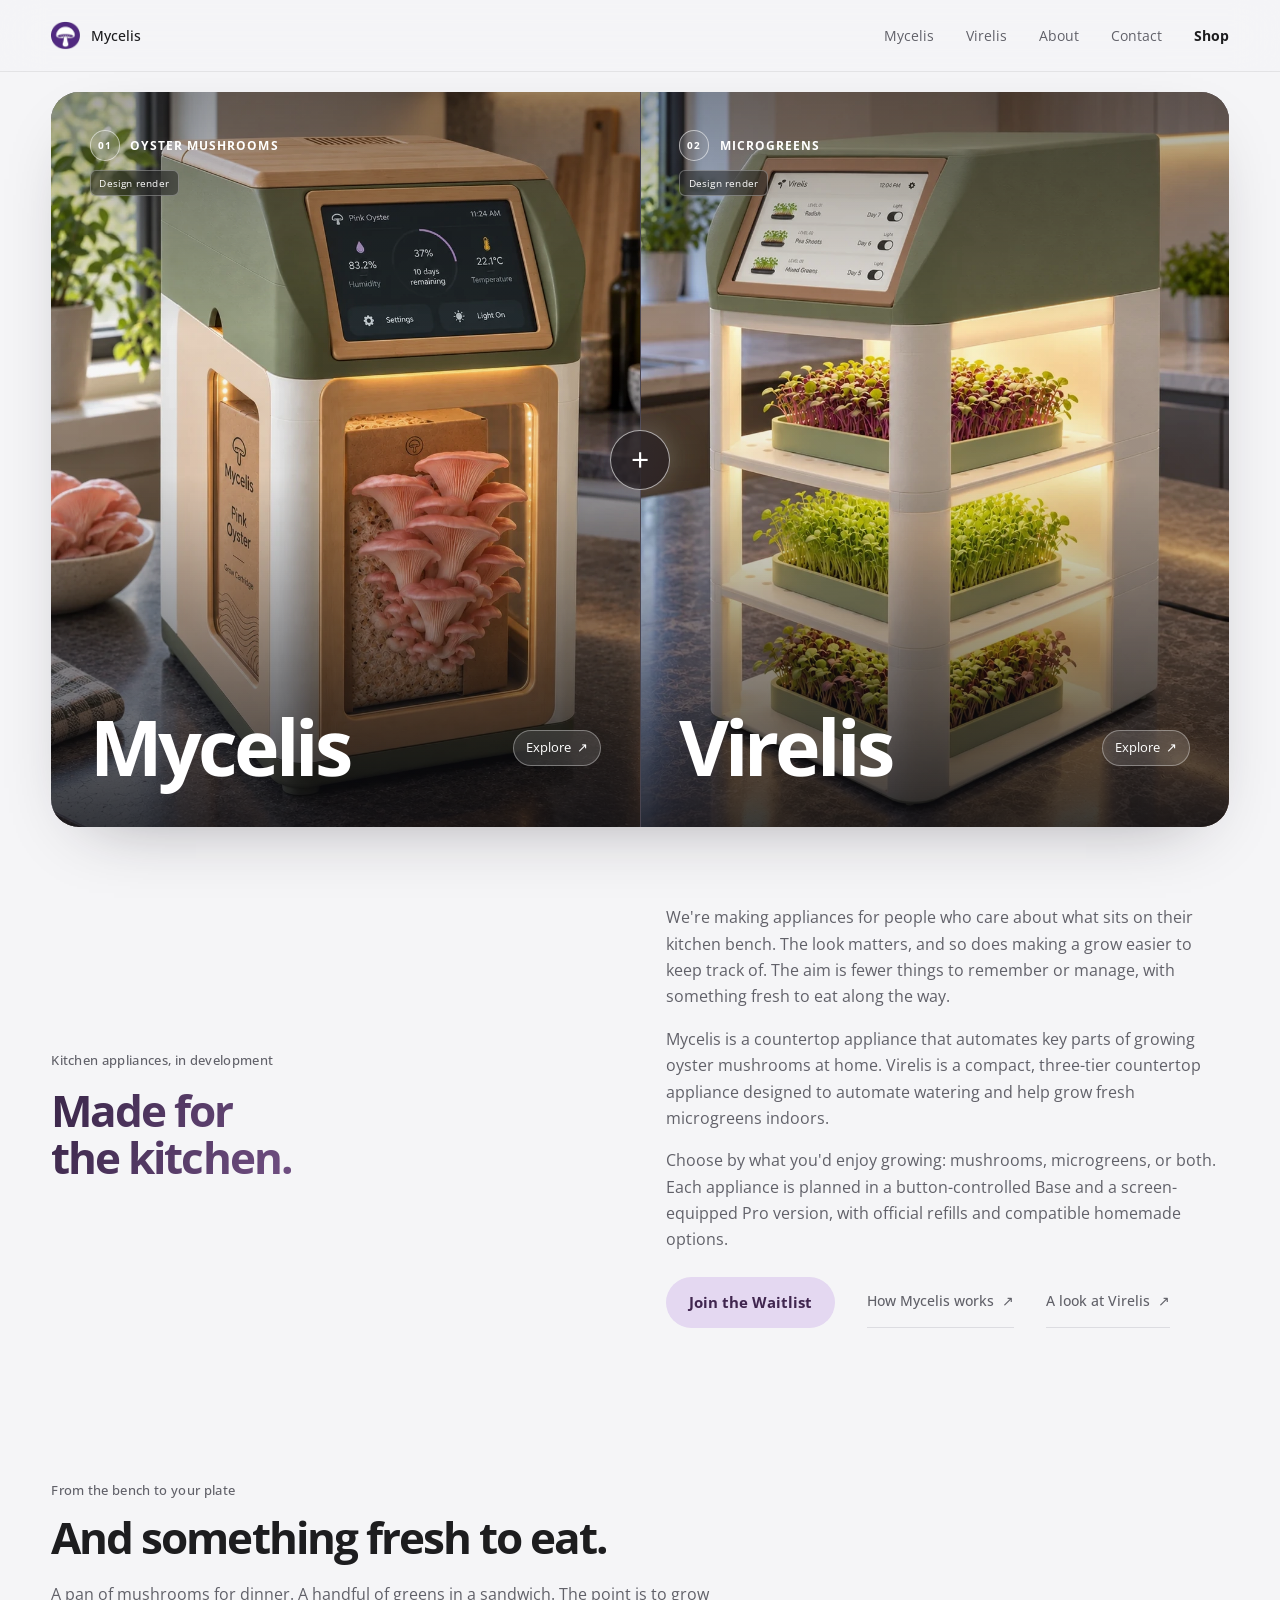
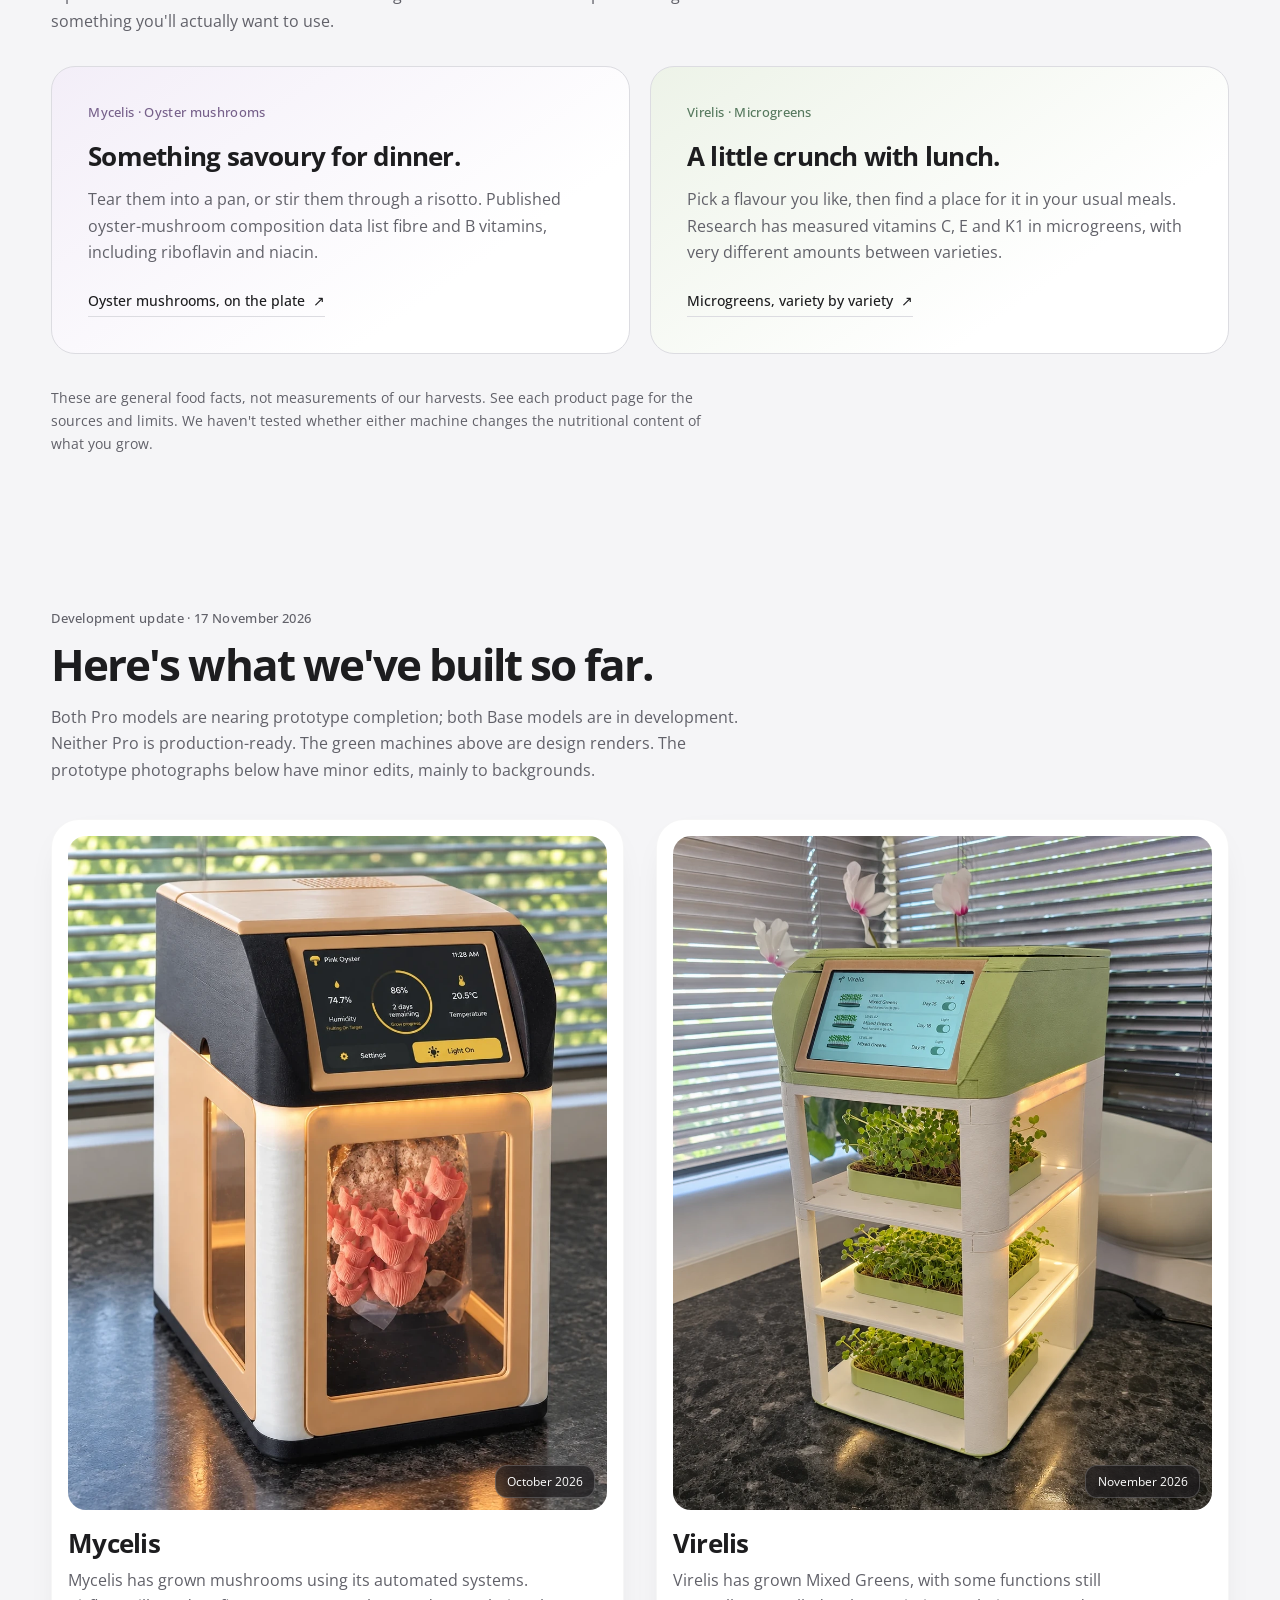
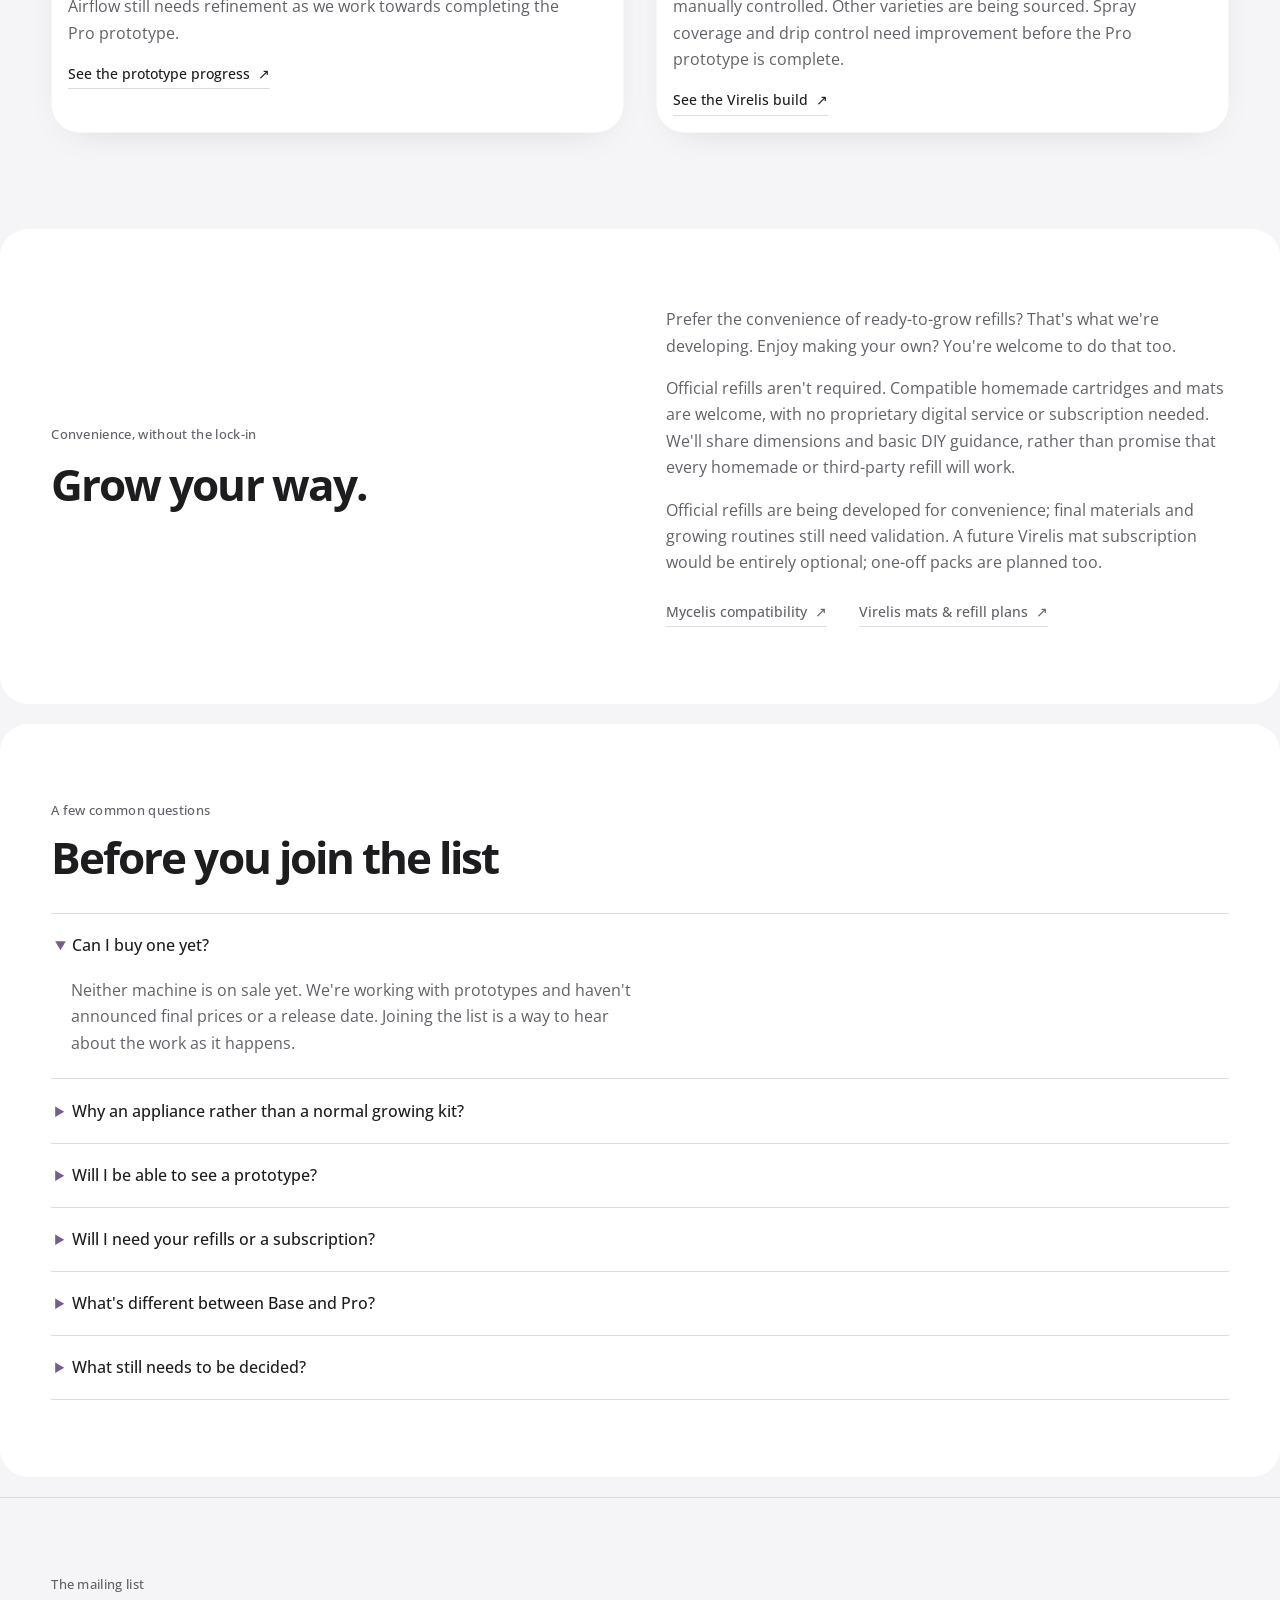
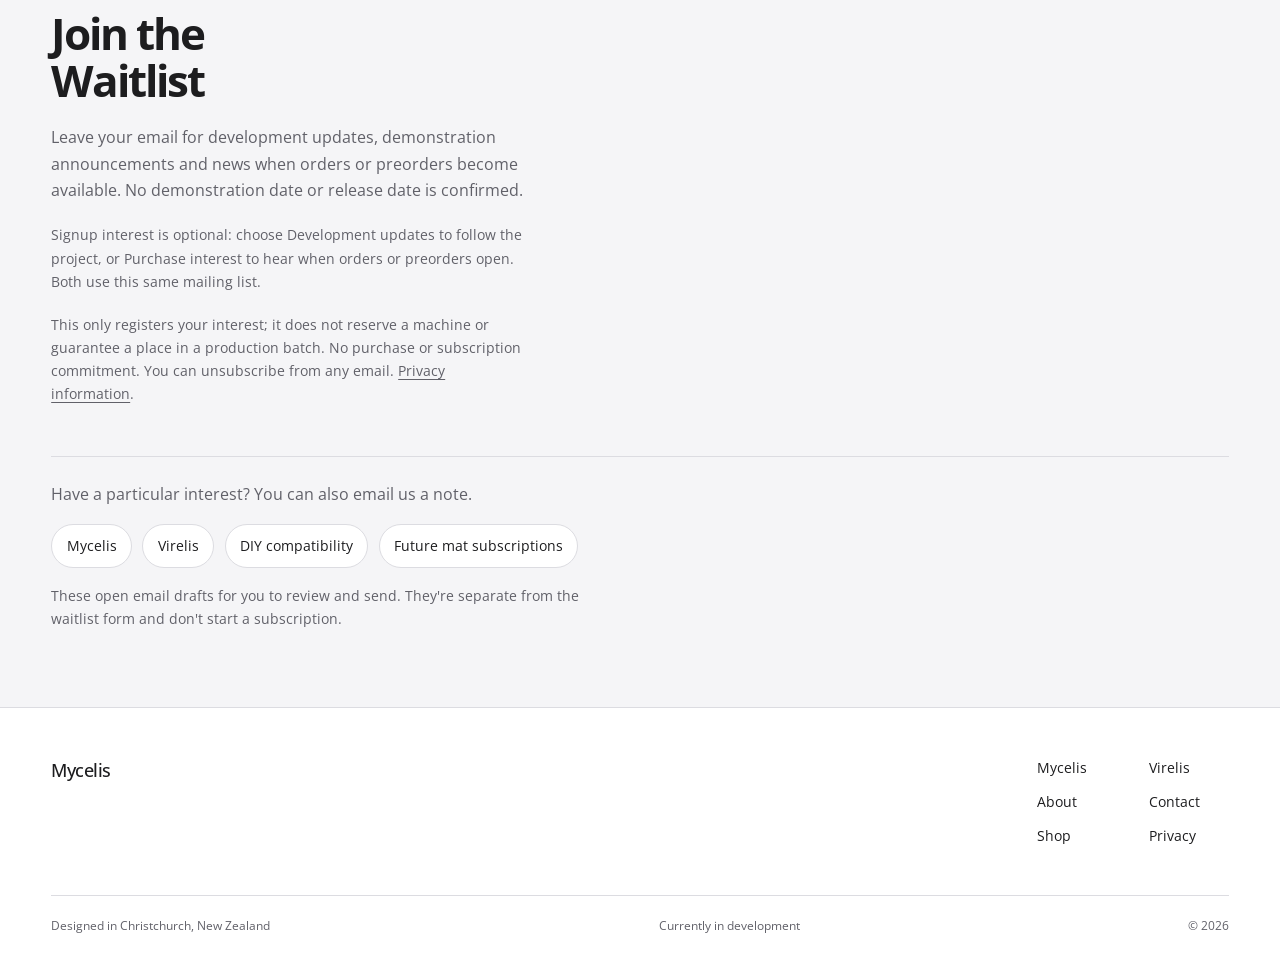
==== index.html @ 9ce8012f "Clarify DIY evidence, prototype mat sizes and refill choice" ====
<!doctype html>
<html lang="en-NZ">
  <head>
    <meta charset="utf-8">
    <meta name="viewport" content="width=device-width, initial-scale=1">
    <title>Mycelis | Kitchen appliances for mushrooms and microgreens</title>
    <meta name="description" content="Meet Mycelis for oyster mushrooms and Virelis for microgreens: two countertop kitchen appliances designed to make home growing simpler to manage. In development.">
    <link rel="canonical" href="https://mycelis.co.nz/">
    <link rel="icon" href="assets/mycelis/logo.avif" type="image/avif">
    <meta name="theme-color" content="#f5f5f7">
    <meta property="og:type" content="website"><meta property="og:site_name" content="Mycelis">
    <meta property="og:title" content="Mycelis | Kitchen appliances for mushrooms and microgreens">
    <meta property="og:description" content="Kitchen appliances by Mycelis, designed to make home growing simpler to manage. Choose oyster mushrooms with Mycelis or microgreens with Virelis. In development.">
    <meta property="og:url" content="https://mycelis.co.nz/">
    <meta property="og:image" content="https://mycelis.co.nz/assets/branding/og-preview.png">
    <meta name="twitter:card" content="summary_large_image">
    <meta name="twitter:title" content="Mycelis | Kitchen appliances for mushrooms and microgreens">
    <meta name="twitter:description" content="Kitchen appliances by Mycelis, designed to make home growing simpler to manage. Choose oyster mushrooms with Mycelis or microgreens with Virelis. In development.">
    <meta name="twitter:image" content="https://mycelis.co.nz/assets/branding/og-preview.png">
    <link rel="stylesheet" href="css/styles.css">
    <script src="js/main.js" defer></script>
  </head>
  <body class="page-home">
    <a class="skip-link" href="#main">Skip to content</a>

    <header class="site-header" data-header>
      <div class="nav-shell">
        <a class="wordmark" href="index.html" aria-label="Mycelis home">
          <img src="assets/mycelis/logo.avif" alt="" width="42" height="42">
          <span>Mycelis</span>
        </a>
        <button class="menu-button" type="button" aria-expanded="false" aria-controls="primary-nav" data-menu-button>
          <span class="menu-label">Menu</span><span class="menu-lines" aria-hidden="true"></span>
        </button>
        <nav class="primary-nav" id="primary-nav" aria-label="Primary navigation" data-menu>
          <a href="mycelis.html">Mycelis</a>
          <a href="virelis.html">Virelis</a>
          <a href="about.html">About</a>
          <a href="contact.html">Contact</a><a class="nav-shop" href="https://mycelis-virelis-private-store.growmycelis.workers.dev/store" title="Password-protected sandbox shop" rel="nofollow">Shop</a>
        </nav>
      </div>
    </header>

    <main id="main">
      <section class="duel-hero" aria-labelledby="home-title">
        <h1 class="visually-hidden" id="home-title">Mycelis and Virelis home-growing appliances</h1>

        <a class="duel-panel duel-panel--mycelis" href="mycelis.html" aria-label="Explore Mycelis, the oyster mushroom growing appliance" data-product-panel>
          <figure class="duel-visual">
            <img class="duel-device" src="assets/mycelis/render-portrait.webp" alt="Green Mycelis appliance growing pink oyster mushrooms" width="1000" height="1250" fetchpriority="high">
          </figure>
          <div class="duel-copy">
            <p><span>01</span> Oyster mushrooms</p>
            <small class="duel-render-label">Design render</small>
            <div><h2>Mycelis</h2><span class="duel-link"><span>Explore</span><i aria-hidden="true">↗</i></span></div>
          </div>
        </a>

        <div class="duel-mark" aria-hidden="true">+</div>

        <a class="duel-panel duel-panel--virelis" href="virelis.html" aria-label="Explore Virelis, the microgreens growing appliance" data-product-panel>
          <figure class="duel-visual">
            <img class="duel-device" src="assets/virelis/render-portrait.webp" alt="Updated Virelis design render with a sage-green upper housing and three illuminated microgreens trays" width="1000" height="1250" fetchpriority="high">
          </figure>
          <div class="duel-copy">
            <p><span>02</span> Microgreens</p>
            <small class="duel-render-label">Design render</small>
            <div><h2>Virelis</h2><span class="duel-link"><span>Explore</span><i aria-hidden="true">↗</i></span></div>
          </div>
        </a>
      </section>

      <section class="content-split home-intro" aria-labelledby="intro-title">
        <div><p class="section-index">Kitchen appliances, in development</p><h2 id="intro-title">Made for the kitchen.</h2></div>
        <div class="prose">
          <p>We're making appliances for people who care about what sits on their kitchen bench. The look matters, and so does making a grow easier to keep track of. The aim is fewer things to remember or manage, with something fresh to eat along the way.</p>
          <p>Mycelis is a countertop appliance that automates key parts of growing oyster mushrooms at home. Virelis is a compact, three-tier countertop appliance designed to automate watering and help grow fresh microgreens indoors.</p>
          <p>Choose by what you'd enjoy growing: mushrooms, microgreens, or both. Each appliance is planned in a button-controlled Base and a screen-equipped Pro version, with official refills and compatible homemade options.</p>
          <div class="text-links"><a class="solid-link solid-link--purple" href="#waitlist">Join the Waitlist</a><a class="arrow-link" href="mycelis.html">How Mycelis works <span aria-hidden="true">↗</span></a><a class="arrow-link" href="virelis.html">A look at Virelis <span aria-hidden="true">↗</span></a></div>
        </div>
      </section>

      <section class="food-overview" aria-labelledby="home-food-title">
        <div class="section-heading">
          <p class="section-index">From the bench to your plate</p>
          <h2 id="home-food-title">And something fresh to eat.</h2>
          <p>A pan of mushrooms for dinner. A handful of greens in a sandwich. The point is to grow something you'll actually want to use.</p>
        </div>
        <div class="food-grid">
          <article class="food-card food-card--mycelis">
            <p class="product-name product-name--mycelis">Mycelis · Oyster mushrooms</p>
            <h3>Something savoury for dinner.</h3>
            <p>Tear them into a pan, or stir them through a risotto. Published oyster-mushroom composition data list fibre and B vitamins, including riboflavin and niacin.</p>
            <a class="arrow-link" href="mycelis.html#mycelis-food">Oyster mushrooms, on the plate <span aria-hidden="true">↗</span></a>
          </article>
          <article class="food-card food-card--virelis">
            <p class="product-name product-name--virelis">Virelis · Microgreens</p>
            <h3>A little crunch with lunch.</h3>
            <p>Pick a flavour you like, then find a place for it in your usual meals. Research has measured vitamins C, E and K1 in microgreens, with very different amounts between varieties.</p>
            <a class="arrow-link" href="virelis.html#virelis-food">Microgreens, variety by variety <span aria-hidden="true">↗</span></a>
          </article>
        </div>
        <p class="evidence-note">These are general food facts, not measurements of our harvests. See each product page for the sources and limits. We haven't tested whether either machine changes the nutritional content of what you grow.</p>
      </section>

      <section class="development-overview" aria-labelledby="prototype-title">
        <div class="development-overview-heading">
          <p class="section-index">Development update · 17 November 2026</p>
          <h2 id="prototype-title">Here's what we've built so far.</h2>
          <p>Both Pro models are nearing prototype completion; both Base models are in development. Neither Pro is production-ready. The green machines above are design renders. The prototype photographs below have minor edits, mainly to backgrounds.</p>
        </div>
        <div class="prototype-grid">
          <article class="prototype-card">
            <figure>
              <img src="assets/mycelis/prototype-portrait.webp" alt="October 2026 Mycelis prototype growing pink oyster mushrooms, with its screen and chamber light on" width="1000" height="1250" loading="lazy">
              <figcaption>October 2026</figcaption>
            </figure>
            <h3>Mycelis</h3>
            <p>Mycelis has grown mushrooms using its automated systems. Airflow still needs refinement as we work towards completing the Pro prototype.</p>
            <a class="arrow-link" href="mycelis.html#mycelis-prototype-title">See the prototype progress <span aria-hidden="true">↗</span></a>
          </article>
          <article class="prototype-card">
            <figure>
              <img src="assets/virelis/prototype-growing-nov-2026.webp" alt="November 2026 Virelis prototype growing microgreens on three illuminated shelves, with a touchscreen" width="1000" height="1250" loading="lazy">
              <figcaption>November 2026</figcaption>
            </figure>
            <h3>Virelis</h3>
            <p>Virelis has grown Mixed Greens, with some functions still manually controlled. Other varieties are being sourced. Spray coverage and drip control need improvement before the Pro prototype is complete.</p>
            <a class="arrow-link" href="virelis.html#virelis-development-title">See the Virelis build <span aria-hidden="true">↗</span></a>
          </article>
        </div>
      </section>

      <section class="content-split grow-your-way" aria-labelledby="home-diy-title">
        <div><p class="section-index">Convenience, without the lock-in</p><h2 id="home-diy-title">Grow your way.</h2></div>
        <div class="prose"><p>Prefer the convenience of ready-to-grow refills? That's what we're developing. Enjoy making your own? You're welcome to do that too.</p><p>Official refills aren't required. Compatible homemade cartridges and mats are welcome, with no proprietary digital service or subscription needed. We'll share dimensions and basic DIY guidance, rather than promise that every homemade or third-party refill will work.</p><p>Official refills are being developed for convenience; final materials and growing routines still need validation. A future Virelis mat subscription would be entirely optional; one-off packs are planned too.</p><div class="text-links"><a class="arrow-link" href="mycelis.html#mycelis-compatibility">Mycelis compatibility <span aria-hidden="true">↗</span></a><a class="arrow-link" href="virelis.html#virelis-refills">Virelis mats &amp; refill plans <span aria-hidden="true">↗</span></a></div></div>
      </section>

      <section class="faq-section" aria-labelledby="home-questions-title">
        <div class="section-heading"><p class="section-index">A few common questions</p><h2 id="home-questions-title">Before you join the list</h2></div>
        <div class="faq-list">
          <details open><summary>Can I buy one yet?</summary><div class="prose"><p>Neither machine is on sale yet. We're working with prototypes and haven't announced final prices or a release date. Joining the list is a way to hear about the work as it happens.</p></div></details>
          <details><summary>Why an appliance rather than a normal growing kit?</summary><div class="prose"><p>The idea is to bring the growing space and controls together in something you'd like to keep on the kitchen bench. We're designing the automatic functions to reduce what you need to remember or manage. You'll still check the grow and water, harvest and clean between cycles. This isn't a promise of saved time or a better harvest than an ordinary kit.</p><p>Start with what you'd prefer to grow: Mycelis for oyster mushrooms, Virelis for microgreens. You don't need both.</p></div></details>
          <details><summary>Will I be able to see a prototype?</summary><div class="prose"><p>Sunday market demonstrations are planned, but no event or date is confirmed. For now you can register interest; we'll announce demonstration details when they're confirmed. You're welcome to <a href="contact.html">get in touch</a>.</p></div></details>
          <details><summary>Will I need your refills or a subscription?</summary><div class="prose"><p>You can choose official refills or make compatible alternatives. No proprietary digital service, special consumable system or subscription is required. We'll provide compatibility information and basic DIY instructions and troubleshooting support, but DIY growing results and third-party fit aren't guaranteed. Refills and subscription services aren't on sale yet.</p></div></details>
          <details><summary>What's different between Base and Pro?</summary><div class="prose"><p>Both are intended to grow the same produce with minimal intervention. The current Base plan has physical buttons, manual light control and no harvest predictions. Pro adds a touchscreen, automatic light scheduling and species-based harvest estimates—convenience, information and control, not a promise of better harvests. Mycelis Pro also uses room temperature in its estimates; Virelis Pro uses species alone. Accuracy is not yet validated.</p><p>Automatic water delivery is planned for both versions. Mycelis also controls humidity and fans; Virelis is sensorless. Neither heats or cools, needs an app or depends on the cloud for growing. Pro can optionally use Wi-Fi for date/time. Base models are in development; Pro prototypes are nearing completion, not production-ready. <a href="mycelis.html#mycelis-models">Mycelis details</a> · <a href="virelis.html#virelis-models">Virelis details</a>.</p><p>A first-press 12-hours-on/12-hours-off Base lighting cycle is only an experiment under consideration for Virelis and possibly Mycelis—not an included feature or a launch promise.</p></div></details>
          <details><summary>What still needs to be decided?</summary><div class="prose"><p>The remaining model specifications, prediction accuracy, compatibility requirements, care instructions and release timing still need validation. Growth-duration predictions are estimates, not guaranteed harvest dates. Refill prices and subscriptions are preliminary plans, not live offers.</p></div></details>
        </div>
      </section>

      <section class="waitlist" id="waitlist" aria-labelledby="waitlist-title">
        <div class="waitlist-copy">
          <p class="section-index">The mailing list</p>
          <h2 id="waitlist-title">Join the Waitlist</h2>
          <p>Leave your email for development updates, demonstration announcements and news when orders or preorders become available. No demonstration date or release date is confirmed.</p>
          <p class="signup-note" id="signup-preference-note">Signup interest is optional: choose Development updates to follow the project, or Purchase interest to hear when orders or preorders open. Both use this same mailing list.</p>
          <p class="signup-note">This only registers your interest; it does not reserve a machine or guarantee a place in a production batch. No purchase or subscription commitment. You can unsubscribe from any email. <a class="inline-link" href="privacy.html">Privacy information</a>.</p>
        </div>
        <div class="waitlist-form-slot">
          <div class="waitlist-embed" aria-label="Join the Mycelis and Virelis mailing list" aria-describedby="signup-preference-note">
            <script async src="https://eocampaign1.com/form/ec371e40-a904-11f1-9cf6-f92ba149cddb.js" data-form="ec371e40-a904-11f1-9cf6-f92ba149cddb"></script>
            <noscript><p>JavaScript is required to load the signup form. You can also email <a href="mailto:hello@mycelis.co.nz">hello@mycelis.co.nz</a>.</p></noscript>
          </div>
        </div>
        <div class="waitlist-interests"><p>Have a particular interest? You can also email us a note.</p><nav class="interest-links" aria-label="Email us about a specific interest"><a href="mailto:hello@mycelis.co.nz?subject=Mycelis%20development%20interest">Mycelis</a><a href="mailto:hello@mycelis.co.nz?subject=Virelis%20development%20interest">Virelis</a><a href="mailto:hello@mycelis.co.nz?subject=DIY%20consumable%20compatibility%20interest">DIY compatibility</a><a href="mailto:hello@mycelis.co.nz?subject=Future%20Virelis%20seed-mat%20subscription%20interest">Future mat subscriptions</a></nav><p class="signup-note">These open email drafts for you to review and send. They're separate from the waitlist form and don't start a subscription.</p></div>
      </section>
    </main>

    <footer class="site-footer">
      <div class="footer-primary">
        <a class="footer-mark" href="index.html">Mycelis</a>
        <nav aria-label="Footer navigation"><a href="mycelis.html">Mycelis</a><a href="virelis.html">Virelis</a><a href="about.html">About</a><a href="contact.html">Contact</a><a class="nav-shop" href="https://mycelis-virelis-private-store.growmycelis.workers.dev/store" title="Password-protected sandbox shop" rel="nofollow">Shop</a><a href="privacy.html">Privacy</a></nav>
      </div>
      <div class="footer-meta"><span>Designed in Christchurch, New Zealand</span><span>Currently in development</span><span>© 2026</span></div>
    </footer>
  </body>
</html>
---- css/styles.css ----
@font-face {
  font-family: "Open Sans Local";
  src: url("../assets/branding/open-sans-regular.woff2") format("woff2");
  font-weight: 400;
  font-style: normal;
  font-display: swap;
}

@font-face {
  font-family: "Open Sans Local";
  src: url("../assets/branding/open-sans-medium.woff2") format("woff2");
  font-weight: 500;
  font-style: normal;
  font-display: swap;
}

@font-face {
  font-family: "Open Sans Local";
  src: url("../assets/branding/open-sans-bold.woff2") format("woff2");
  font-weight: 700;
  font-style: normal;
  font-display: swap;
}

@font-face {
  font-family: "Nunito Local";
  src: url("../assets/branding/nunito-bold.woff2") format("woff2");
  font-weight: 700;
  font-style: normal;
  font-display: swap;
}

:root {
  --bg-main: #f5f5f7;
  --bg-paper: #ffffff;
  --bg-soft: #ededf0;
  --text-primary: #1d1d1f;
  --text-secondary: #616169;
  --border-subtle: #dcdce1;
  --mycelis-accent: #c5adda;
  --mycelis-accent-ink: #76608a;
  --mycelis-ink: #3d2c49;
  --mycelis-dark: #806696;
  --mycelis-soft: #f3eef6;
  --virelis-accent: #55785d;
  --virelis-dark: #183b28;
  --virelis-soft: #e4ebe1;
  --nav-height: 72px;
  --page-gutter: clamp(1.25rem, 4vw, 3.25rem);
  --section-space: clamp(3.5rem, 6vw, 5rem);
  --content-max: 1280px;
  --display-font: -apple-system, BlinkMacSystemFont, "Segoe UI Variable", "Segoe UI", "Open Sans Local", sans-serif;
  --body-font: -apple-system, BlinkMacSystemFont, "Segoe UI Variable", "Segoe UI", "Open Sans Local", sans-serif;
}

*, *::before, *::after { box-sizing: border-box; }
html { scroll-behavior: smooth; scroll-padding-top: calc(var(--nav-height) + 1rem); }
body { margin: 0; background: var(--bg-main); color: var(--text-primary); font-family: var(--body-font); font-size: 16px; line-height: 1.65; -webkit-font-smoothing: antialiased; }
main { max-width: var(--content-max); margin-inline: auto; }
img { display: block; max-width: 100%; }
figure { margin: 0; }
a { color: inherit; text-decoration: none; }
.inline-link, .prose a:not(.arrow-link):not(.solid-link) { text-decoration: underline; text-underline-offset: .2em; }
button, input { font: inherit; }
button { color: inherit; }
h1, h2, h3, p, dl, dd { margin: 0; }
h1, h2, h3 { font-family: var(--display-font); font-weight: 650; line-height: 1.08; letter-spacing: -.045em; text-wrap: balance; }
h1 { font-size: clamp(2.5rem, 4.6vw, 4rem); }
h2 { font-size: clamp(2rem, 3.4vw, 3rem); font-weight: 600; }
h3 { font-size: clamp(1.3rem, 2vw, 1.75rem); font-weight: 600; letter-spacing: -.03em; }
:focus-visible { outline: 3px solid var(--mycelis-accent-ink); outline-offset: 4px; }
.page-virelis :focus-visible { outline-color: var(--virelis-accent); }
.skip-link { position: fixed; z-index: 100; top: .75rem; left: .75rem; padding: .7rem 1rem; background: var(--text-primary); color: white; transform: translateY(-180%); }
.skip-link:focus { transform: translateY(0); }
.visually-hidden { position: absolute; width: 1px; height: 1px; padding: 0; margin: -1px; overflow: hidden; clip-path: inset(50%); white-space: nowrap; border: 0; }

.site-header { position: sticky; z-index: 30; top: 0; height: var(--nav-height); border-bottom: 1px solid rgba(29,29,31,.08); background: rgba(245,245,247,.82); backdrop-filter: blur(22px) saturate(1.35); }
.nav-shell { display: flex; max-width: var(--content-max); height: 100%; align-items: center; justify-content: space-between; gap: 2rem; margin: 0 auto; padding: 0 var(--page-gutter); }
.wordmark { display: inline-flex; align-items: center; gap: .7rem; font-size: .875rem; font-weight: 500; white-space: nowrap; }
.wordmark img { width: 29px; height: 29px; }
.wordmark b, .footer-mark b { color: var(--mycelis-accent-ink); font-weight: 500; }
.primary-nav { display: flex; align-items: center; gap: clamp(1.25rem, 2.5vw, 2.5rem); font-size: .875rem; }
.primary-nav a { padding: .6rem 0; color: var(--text-secondary); }
.primary-nav a.nav-shop { color: var(--text-primary); font-weight: 650; }
.primary-nav a:hover, .primary-nav a[aria-current="page"] { color: var(--text-primary); text-decoration: underline; text-underline-offset: .5em; }
.menu-button { display: none; min-width: 48px; min-height: 48px; align-items: center; gap: .65rem; padding: 0; border: 0; background: transparent; cursor: pointer; }
.menu-label { font-size: .875rem; }
.menu-lines { position: relative; width: 20px; height: 13px; border-top: 1px solid currentColor; border-bottom: 1px solid currentColor; }
.menu-lines::after { position: absolute; top: 5px; left: 0; width: 20px; height: 1px; background: currentColor; content: ""; }
.menu-button[aria-expanded="true"] .menu-lines { border: 0; }
.menu-button[aria-expanded="true"] .menu-lines::before, .menu-button[aria-expanded="true"] .menu-lines::after { position: absolute; top: 6px; left: 0; width: 20px; height: 1px; background: currentColor; content: ""; }
.menu-button[aria-expanded="true"] .menu-lines::before { transform: rotate(45deg); }
.menu-button[aria-expanded="true"] .menu-lines::after { transform: rotate(-45deg); }

.product-name, .section-index { font-size: .8125rem; font-weight: 500; letter-spacing: .025em; line-height: 1.5; }
.product-name--mycelis { color: var(--mycelis-accent-ink); }
.product-name--virelis { color: var(--virelis-accent); }
.section-index { color: var(--text-secondary); }
.arrow-link { display: inline-flex; align-items: center; gap: .5rem; margin-top: 1.5rem; border-bottom: 1px solid var(--border-subtle); padding-bottom: .2rem; font-size: .875rem; font-weight: 500; transition: border-color .2s ease; }
.arrow-link:hover { border-color: currentColor; }
.solid-link { display: inline-flex; min-height: 48px; align-items: center; justify-content: center; padding: .75rem 1.4rem; border: 1px solid transparent; border-radius: 999px; font-size: .9375rem; font-weight: 600; transition: background-color .2s ease, transform .2s ease, box-shadow .2s ease; }
.solid-link--purple { background: #e4d8f1; color: #40264f; }
.solid-link--purple:hover { background: #d9c8eb; transform: translateY(-1px); box-shadow: 0 6px 20px rgba(85,60,110,.12); }
.solid-link--green { background: #dce9d6; color: #25482e; }
.solid-link--green:hover { background: #cddfc5; transform: translateY(-1px); box-shadow: 0 6px 20px rgba(45,80,45,.1); }

.duel-hero { position: relative; display: grid; grid-template-columns: repeat(2, minmax(0, 1fr)); gap: 1px; margin: 1.25rem var(--page-gutter) 0; overflow: hidden; border-radius: 28px; background: #4a4550; box-shadow: 0 24px 70px -38px rgba(27,22,33,.45); }
.duel-panel { position: relative; min-width: 0; aspect-ratio: 4 / 5; overflow: hidden; isolation: isolate; color: white; }
.duel-panel--mycelis { --panel-glow: 205,178,242; }
.duel-panel--virelis { --panel-glow: 187,219,170; }
.duel-visual { position: absolute; inset: 0; overflow: hidden; }
.duel-device { width: 100%; height: 100%; object-fit: cover; transform: translate3d(var(--image-x,0px),var(--image-y,0px),0) scale(1.03); transition: transform .65s cubic-bezier(.2,.7,.2,1), filter .5s ease; }
.duel-visual::after { position: absolute; inset: 0; content: ""; background: linear-gradient(180deg, rgba(12,12,16,.38), rgba(12,12,16,.02) 32%, rgba(12,12,16,.06) 52%, rgba(12,12,16,.82)); }
.duel-panel::after { position: absolute; z-index: 2; inset: 0; pointer-events: none; content: ""; background: radial-gradient(450px circle at var(--spot-x,50%) var(--spot-y,50%), rgba(var(--panel-glow),.18), transparent 72%); opacity: 0; transition: opacity .4s ease; }
.duel-panel:hover::after, .duel-panel:focus-visible::after { opacity: 1; }
.duel-panel:hover .duel-device, .duel-panel:focus-visible .duel-device { transform: translate3d(var(--image-x,0px),var(--image-y,0px),0) scale(1.055); filter: saturate(1.05); }
.duel-panel:focus-visible { outline: 3px solid white; outline-offset: -6px; }
.duel-copy { position: absolute; z-index: 3; inset: 0; display: flex; flex-direction: column; justify-content: space-between; padding: clamp(1.1rem,3vw,2.5rem); }
.duel-copy > p { display: flex; align-items: center; gap: .65rem; color: white; font-size: .75rem; font-weight: 600; letter-spacing: .09em; text-transform: uppercase; }
.duel-copy > p > span { display: inline-grid; width: 1.9rem; height: 1.9rem; place-items: center; border: 1px solid rgba(255,255,255,.55); border-radius: 50%; background: rgba(255,255,255,.08); backdrop-filter: blur(12px); font-size: .65rem; }
.duel-copy > div { display: flex; align-items: center; justify-content: space-between; gap: .8rem; }
.duel-copy h2 { color: white; font-size: clamp(2.5rem,6vw,5.25rem); font-weight: 650; letter-spacing: -.055em; }
.duel-link { display: inline-flex; min-height: 36px; align-items: center; justify-content: center; gap: .4rem; padding: .4rem .75rem; border: 1px solid rgba(255,255,255,.35); border-radius: 999px; background: rgba(255,255,255,.13); color: white; backdrop-filter: blur(16px); font-size: .8rem; white-space: nowrap; }
.duel-link i { font-style: normal; }
.duel-mark { position: absolute; z-index: 5; top: 50%; left: 50%; display: grid; width: 3.75rem; height: 3.75rem; place-items: center; border: 1px solid rgba(255,255,255,.6); border-radius: 50%; background: rgba(27,24,34,.45); color: white; box-shadow: -10px 0 32px rgba(190,157,233,.2), 10px 0 32px rgba(182,213,163,.18); backdrop-filter: blur(20px); font-size: 2rem; font-weight: 400; transform: translate(-50%,-50%); pointer-events: none; }
.duel-render-label { position: absolute; top: calc(clamp(1.1rem,3vw,2.5rem) + 2.5rem); left: clamp(1.1rem,3vw,2.5rem); padding: .3rem .55rem; border: 1px solid rgba(255,255,255,.3); border-radius: 6px; background: rgba(20,20,24,.45); color: white; font-size: .625rem; line-height: 1.4; letter-spacing: .02em; backdrop-filter: blur(12px); }

.development-overview { padding: var(--section-space) var(--page-gutter); }
.development-overview-heading { max-width: 43rem; margin-bottom: 2.25rem; }
.development-overview-heading .section-index { color: var(--text-secondary); }
.development-overview-heading h2 { margin-top: .8rem; }
.development-overview-heading > p:last-child { margin-top: 1rem; color: var(--text-secondary); }
.prototype-grid { display: grid; grid-template-columns: repeat(2, minmax(0, 1fr)); gap: 2rem; }
.prototype-card { min-width: 0; padding: 1rem; border: 1px solid rgba(29,29,31,.04); border-radius: 28px; background: white; box-shadow: 0 12px 40px -26px rgba(20,20,28,.25); transition: transform .35s ease, box-shadow .35s ease; }
.prototype-card:hover, .prototype-card:focus-within { transform: translateY(-4px); box-shadow: 0 20px 48px -24px rgba(20,20,28,.24); }
.prototype-card figure, .prototype-story figure, .virelis-development-media { position: relative; aspect-ratio: 4 / 5; overflow: hidden; background: #d9d5cc; }
.prototype-card figure { border-radius: 18px; }
.prototype-story figure, .virelis-development-media { border-radius: 24px; }
.prototype-card img, .prototype-story figure img, .virelis-development-media img { width: 100%; height: 100%; object-fit: cover; }
.prototype-card img { transition: transform .6s ease; }
.prototype-card:hover img { transform: scale(1.02); }
.prototype-card h3 { margin-top: 1.25rem; }
.prototype-card > p { max-width: 31rem; margin-top: .6rem; color: var(--text-secondary); }
.prototype-card .arrow-link { margin-top: 1rem; }

.mycelis-hero, .virelis-hero { display: grid; grid-template-columns: repeat(2, minmax(0, 1fr)); align-items: center; gap: clamp(2rem, 4vw, 4rem); padding: clamp(2rem, 4vw, 4rem) var(--page-gutter); }
.mycelis-hero, .virelis-hero { margin-top: 1.25rem; border-radius: 28px; color: var(--text-primary); }
.mycelis-hero { background: radial-gradient(ellipse at 15% 15%, #eee5f7, transparent 55%), white; }
.virelis-hero { background: radial-gradient(ellipse at 15% 15%, #e5eedf, transparent 55%), white; }
.mycelis-hero-copy, .virelis-hero-copy { min-width: 0; }
.mycelis-hero .product-name--mycelis, .product-end--mycelis .product-name { color: var(--mycelis-accent-ink); }
.mycelis-hero h1, .virelis-hero h1 { margin-top: 1rem; font-size: clamp(2.4rem,4vw,3.75rem); }
.mycelis-hero-copy > p:not(.product-name) { max-width: 29rem; margin-top: 1.25rem; color: var(--text-secondary); }
.mycelis-hero-copy .solid-link { margin-top: 1.75rem; }
.mycelis-hero figure, .virelis-hero-media { position: relative; min-width: 0; aspect-ratio: 4 / 5; overflow: hidden; border-radius: 24px; box-shadow: 0 20px 60px -30px rgba(35,27,45,.4); }
.mycelis-hero figure img, .virelis-hero-media img { width: 100%; height: 100%; object-fit: cover; }
.virelis-hero-top > p:last-child { max-width: 28rem; margin-top: .75rem; color: var(--text-secondary); font-size: .95rem; }
.virelis-hero-bottom { margin-top: 1.5rem; }
.virelis-hero-bottom > p { max-width: 29rem; }
.virelis-hero-bottom > p + p { margin-top: 1rem; }
.virelis-hero-bottom .solid-link { margin-top: 1.75rem; }

.prototype-card figcaption, .prototype-story figcaption, .mycelis-hero figcaption, .virelis-hero-media figcaption, .virelis-development-media figcaption, .about-hero--with-image figcaption { position: absolute; right: .75rem; bottom: .75rem; max-width: calc(100% - 1.5rem); padding: .4rem .7rem; border: 1px solid rgba(255,255,255,.2); border-radius: 12px; background: rgba(24,22,25,.65); color: white; backdrop-filter: blur(14px); font-size: .75rem; line-height: 1.45; }
.prototype-story, .virelis-development { display: grid; grid-template-columns: repeat(2, minmax(0, 1fr)); align-items: center; gap: clamp(2rem, 4vw, 4rem); padding: var(--section-space) var(--page-gutter); }
.prototype-story { color: var(--text-primary); }
.prototype-copy, .virelis-development-copy { min-width: 0; }
.prototype-copy .section-index { color: var(--text-secondary); }
.prototype-copy h2, .virelis-development h2 { max-width: 15ch; margin-top: 1rem; }
.prototype-copy > p:not(.section-index), .virelis-development-copy > p:last-child { max-width: 31rem; margin-top: 1.25rem; }
.prototype-copy > p:not(.section-index) { color: var(--text-secondary); }
.virelis-development-copy > p:last-child { color: var(--text-secondary); }
.virelis-development-copy > .prose { margin-top: 1.25rem; }
.prototype-copy > p + p { margin-top: 1rem; }
.virelis-development dl { display: grid; grid-column: 1 / -1; grid-template-columns: repeat(3, minmax(0, 1fr)); gap: 2rem; }
.virelis-development dl div { border-top: 1px solid var(--border-subtle); padding-top: 1rem; }
.virelis-development dt { color: var(--virelis-accent); font-size: .875rem; font-weight: 500; }
.virelis-development dd { margin-top: .6rem; }

.process-summary, .design-intent { display: grid; grid-template-columns: repeat(2, minmax(0, 1fr)); align-items: center; gap: clamp(2rem, 4vw, 4rem); padding: var(--section-space) var(--page-gutter); }
.process-heading h2, .design-intent h2 { max-width: 15ch; margin-top: 1rem; }
.process-heading > p:last-child { max-width: 28rem; margin-top: 1.25rem; color: var(--text-secondary); }
.process-summary ol { margin: 0; padding: 0; list-style: none; }
.process-summary li { display: grid; grid-template-columns: 2rem 6rem minmax(0, 1fr); gap: .8rem; align-items: baseline; padding: 1.25rem 0; border-top: 1px solid var(--border-subtle); }
.process-summary li > span { color: var(--text-secondary); font-size: .8rem; }
.process-summary li h3 { font-size: 1.1rem; }
.process-summary li p { color: var(--text-secondary); }
.product-end { padding: var(--section-space) var(--page-gutter); border-radius: 28px; text-align: center; }
.product-end h2 { max-width: 20ch; margin: 1rem auto 1.75rem; }
.product-end > p:not(.product-name) { max-width: 36rem; margin: 0 auto 1.75rem; }
.product-end--mycelis { background: radial-gradient(ellipse at 50% 120%, #3b2b4b, transparent 65%), #111114; color: white; }
.product-end--virelis { background: radial-gradient(ellipse at 50% 120%, #253d2c, transparent 65%), #111114; color: white; }
.product-end--mycelis .product-name { color: #d2bce5; }
.product-end--virelis .product-name { color: #bbd6b1; }
.product-end > p:not(.product-name) { color: #c9c9d0; }

.waitlist { display: grid; grid-template-columns: repeat(2, minmax(0, 1fr)); align-items: center; gap: clamp(2rem, 4vw, 4rem); padding: var(--section-space) var(--page-gutter); border-top: 1px solid var(--border-subtle); }
.waitlist-copy h2 { max-width: 12ch; margin-top: 1rem; }
.waitlist-copy > p:not(.section-index) { max-width: 30rem; margin-top: 1.25rem; color: var(--text-secondary); }
.waitlist-copy > .signup-note { margin-top: .75rem; font-size: .875rem; }
.waitlist .section-index { color: var(--text-secondary); }
.waitlist-form-slot { display: grid; min-width: 0; align-items: center; }
.waitlist-embed { display: grid; width: 100%; min-width: 0; min-height: 8rem; align-content: center; color: var(--text-primary); }
.waitlist-embed > *, .waitlist-embed iframe { min-width: 0; max-width: 100%; }
#waitlist .waitlist-embed .inline-container { box-sizing: border-box; width: 100%; max-width: 100%; padding: 0 !important; background: transparent !important; background-color: transparent !important; }
.waitlist-embed .text-block.fr-inner { display: none; }
.waitlist-embed .emailoctopus-form-wrapper { margin-top: 0 !important; }
#waitlist .waitlist-embed input[type="email"] { min-height: 48px; border: 0 !important; border-bottom: 1px solid #b9beb4 !important; border-radius: 0 !important; background: transparent !important; color: var(--text-primary) !important; box-shadow: none !important; font-family: var(--body-font) !important; font-size: 16px !important; }
#waitlist .waitlist-embed input[type="submit"] { min-height: 48px; padding: .7rem 1rem !important; border: 1px solid #c7bdd0 !important; border-radius: 2px !important; background: transparent !important; color: #63516f !important; box-shadow: none !important; font-family: var(--body-font) !important; font-size: .875rem !important; font-weight: 500 !important; }
#waitlist .waitlist-embed input[type="submit"]:hover { background: #f0eaf5 !important; }
#waitlist .waitlist-embed [role="combobox"] { min-height: 48px; font-family: var(--body-font); font-size: 16px; }
.waitlist-embed iframe { display: block; width: 100%; border: 0; }
.waitlist-embed noscript a { text-decoration: underline; }

.about-hero--with-image { display: grid; grid-template-columns: repeat(2, minmax(0, 1fr)); align-items: center; gap: clamp(2rem, 4vw, 4rem); margin-top: 1.25rem; padding: var(--section-space) var(--page-gutter); border-radius: 28px; background: white; }
.about-hero h1 { margin-top: 1rem; font-size: clamp(2.4rem,4vw,3.75rem); }
.about-hero--with-image > div > p:not(.section-index) { max-width: 31rem; margin-top: 1.25rem; color: var(--text-secondary); }
.about-hero--with-image figure { position: relative; aspect-ratio: 3 / 2; overflow: hidden; border-radius: 24px; }
.about-hero--with-image img { width: 100%; height: 100%; object-fit: cover; }
.design-intent { border-top: 1px solid var(--border-subtle); }
.design-intent > div:last-child { min-width: 0; color: var(--text-secondary); }
.design-intent > div:last-child p + p { margin-top: 1.25rem; }

.content-split { display: grid; grid-template-columns: repeat(2, minmax(0, 1fr)); align-items: center; gap: clamp(2rem, 4vw, 4rem); padding: var(--section-space) var(--page-gutter); }
.content-split > * { min-width: 0; }
.content-split h2 { max-width: 17ch; margin-top: 1rem; }
.prose { color: var(--text-secondary); }
.prose p + p { margin-top: 1rem; }
.content-split .prose h2 { color: var(--text-primary); }
.content-split .prose h2 + p { margin-top: 1.25rem; }
.home-intro { background: transparent; }
.cartridge-guide { border-radius: 28px; background: var(--bg-paper); }
.content-tint { border-radius: 28px; background: linear-gradient(140deg, #e7efdf, #f4f7f0); }
.contact-help { border-top: 1px solid var(--border-subtle); }
.text-links { display: flex; flex-wrap: wrap; gap: 1rem 2rem; margin-top: 1.5rem; }
.text-links .arrow-link { margin-top: 0; }
.story-image { position: relative; aspect-ratio: 3 / 2; overflow: hidden; border-radius: 24px; }
.story-image img { width: 100%; height: 100%; object-fit: cover; }
.story-image figcaption { position: absolute; right: .75rem; bottom: .75rem; max-width: calc(100% - 1.5rem); padding: .4rem .6rem; border-radius: .2rem; background: rgba(24,22,25,.84); color: white; font-size: .75rem; line-height: 1.45; }
.faq-section, .build-notes { padding: var(--section-space) var(--page-gutter); border-radius: 28px; background: var(--bg-paper); }
.faq-section, .build-notes, .product-end, .cartridge-guide, .content-tint { margin-block: 1.25rem; }
.section-heading { max-width: 43rem; margin-bottom: 2rem; }
.section-heading h2 { margin-top: .85rem; }
.faq-list { border-top: 1px solid var(--border-subtle); }
.faq-list details { border-bottom: 1px solid var(--border-subtle); }
.faq-list summary { min-height: 48px; padding: 1.15rem .25rem; cursor: pointer; font-weight: 500; }
.faq-list summary::marker { color: var(--mycelis-accent-ink); }
.page-virelis .faq-list summary::marker { color: var(--virelis-accent); }
.faq-list .prose { max-width: 65ch; padding: 0 .25rem 1.4rem 1.25rem; }
.build-notes-grid { display: grid; grid-template-columns: repeat(2, minmax(0, 1fr)); gap: 2rem; }
.build-notes-grid article { min-width: 0; padding-top: 1.25rem; border-top: 1px solid var(--border-subtle); }
.build-notes-grid h3 { margin-top: 1rem; line-height: 1.2; }
.build-notes-grid article > p:not(.section-index) { margin-top: 1rem; color: var(--text-secondary); }
.build-notes-grid .arrow-link { margin-top: 1.25rem; }

.food-overview, .food-section { padding: var(--section-space) var(--page-gutter); }
.food-overview .section-heading, .food-section .section-heading { max-width: 45rem; }
.food-overview .section-heading > p:last-child, .food-section .section-heading > p:last-child { margin-top: 1.25rem; color: var(--text-secondary); }
.food-grid { display: grid; grid-template-columns: repeat(2, minmax(0, 1fr)); gap: 1.25rem; }
.food-card { display: flex; min-width: 0; flex-direction: column; padding: clamp(1.5rem, 3vw, 2.25rem); border: 1px solid var(--border-subtle); border-radius: 24px; background: var(--bg-paper); }
.food-card--mycelis { background: linear-gradient(145deg, #f3eef8, white 72%); }
.food-card--virelis { background: linear-gradient(145deg, #edf3e8, white 72%); }
.food-card h3 { margin-top: 1.25rem; }
.food-card > p:not(.product-name) { margin-top: 1rem; margin-bottom: 1.5rem; color: var(--text-secondary); }
.food-card .arrow-link { align-self: flex-start; margin-top: auto; }
.food-section { margin-block: 1.25rem; border-radius: 28px; background: var(--bg-paper); }
.food-section--mycelis { --food-ink: var(--mycelis-ink); --food-line: #d8c8e4; }
.food-section--virelis { --food-ink: var(--virelis-dark); --food-line: #c9d7c1; }
.food-facts { display: grid; grid-template-columns: repeat(3, minmax(0, 1fr)); gap: clamp(1.5rem, 3vw, 2.5rem); }
.food-facts article { min-width: 0; padding-top: 1.25rem; border-top: 2px solid var(--food-line); }
.food-facts h3 { color: var(--food-ink); font-size: 1.5rem; }
.food-facts p { margin-top: 1rem; color: var(--text-secondary); }
.source-ref { color: var(--food-ink, var(--text-primary)); font-size: .875rem; text-decoration: underline; text-underline-offset: .2em; white-space: nowrap; }
.evidence-note { max-width: 85ch; margin-top: 2rem; color: var(--text-secondary); font-size: .875rem; line-height: 1.65; }
.variety-note { margin: -.5rem 0 1.5rem; color: var(--text-secondary); font-size: .875rem; }
.research-notes { margin-top: 1.5rem; border-top: 1px solid var(--border-subtle); }
.research-notes summary { min-height: 48px; padding: 1rem .25rem; color: var(--food-ink); cursor: pointer; font-size: .9375rem; font-weight: 500; }
.research-notes ol { max-width: 85ch; margin: 0; padding: .25rem 0 .5rem 1.5rem; color: var(--text-secondary); font-size: .875rem; }
.research-notes li { padding-left: .25rem; }
.research-notes li + li { margin-top: 1rem; }
.research-notes a { color: var(--text-primary); text-decoration: underline; text-underline-offset: .2em; overflow-wrap: anywhere; }

.refill-plans { margin-block: 1.25rem; padding: var(--section-space) var(--page-gutter); border-radius: 28px; background: var(--bg-paper); }
.refill-plans .section-heading h2 ~ p { margin-top: 1.25rem; color: var(--text-secondary); }
.refill-grid { display: grid; grid-template-columns: repeat(3, minmax(0, 1fr)); gap: 1rem; }
.refill-card { min-width: 0; padding: 1.5rem; border: 1px solid #d4dfcf; border-radius: 20px; background: linear-gradient(145deg, #edf3e8, white 85%); }
.refill-card--future { border-style: dashed; background: var(--bg-main); }
.refill-card h3 { margin-top: 1rem; }
.refill-price { margin-top: .75rem; color: var(--virelis-dark); font-size: 2rem; font-weight: 600; letter-spacing: -.04em; line-height: 1.2; }
.refill-card > p:last-child { margin-top: 1rem; color: var(--text-secondary); font-size: .9375rem; }
.refill-plans--mycelis .refill-card { border-color: #ded2e8; background: linear-gradient(145deg, #f3eef8, white 85%); }
.refill-plans--mycelis .refill-price { color: var(--mycelis-ink); }
.refill-plans--mycelis .refill-unit-price { margin-top: .75rem; }
.refill-plans--mycelis .refill-card--best { position: relative; border-color: #ab8fc2; background: linear-gradient(145deg, #ece1f4, #faf7fc 85%); box-shadow: 0 0 0 1px #ab8fc2; }
.refill-value-label { position: absolute; top: -.75rem; left: 1.25rem; max-width: calc(100% - 2.5rem); padding: .2rem .6rem; border-radius: 999px; background: var(--mycelis-ink); color: white; font-size: .75rem; font-weight: 500; line-height: 1.5; }
.refill-waitlist { margin-top: 2rem; }
.plan-note { max-width: 85ch; margin-top: 1.5rem; color: var(--text-secondary); font-size: .875rem; }
.refill-notes { display: grid; grid-template-columns: repeat(2, minmax(0, 1fr)); gap: clamp(2rem, 4vw, 4rem); margin-top: 2.5rem; }
.refill-notes article { min-width: 0; padding-top: 1.5rem; border-top: 1px solid var(--border-subtle); }
.refill-notes h3 { margin-bottom: 1rem; color: var(--text-primary); }
.grow-your-way { margin-block: 1.25rem; border-radius: 28px; background: var(--bg-paper); }
.compatibility-heading { font-size: 1.25rem; line-height: 1.3; }
.compatibility-specs { margin-top: 1.5rem; }
.compatibility-specs > div { display: grid; grid-template-columns: minmax(7rem, .8fr) minmax(0, 1.4fr); gap: 1.25rem; padding: 1rem 0; border-top: 1px solid var(--border-subtle); }
.compatibility-specs dt { font-size: .9375rem; font-weight: 500; }
.compatibility-specs dd { color: var(--text-secondary); font-size: .9375rem; }
.waitlist-interests { grid-column: 1 / -1; border-top: 1px solid var(--border-subtle); padding-top: 1.5rem; color: var(--text-secondary); }
.interest-links { display: flex; flex-wrap: wrap; gap: .65rem; margin-top: 1rem; }
.interest-links a { display: inline-flex; min-height: 44px; align-items: center; padding: .5rem .9rem; border: 1px solid var(--border-subtle); border-radius: 999px; background: var(--bg-paper); color: var(--text-primary); font-size: .875rem; }
.interest-links a:hover { border-color: var(--text-secondary); }
.waitlist-interests .signup-note { max-width: 70ch; margin-top: 1rem; font-size: .875rem; }
.contact-details .solid-link, .content-split .prose > .solid-link { margin-top: 1.5rem; }

.model-comparison { margin-block: 1.25rem; padding: var(--section-space) var(--page-gutter); border-radius: 28px; background: var(--bg-paper); }
.model-comparison .section-heading > p:last-child { margin-top: 1.25rem; color: var(--text-secondary); }
.model-visuals { display: grid; grid-template-columns: repeat(2, minmax(0, 1fr)); gap: clamp(.875rem, 2vw, 1.5rem); max-width: 55rem; margin: 2rem auto 2.5rem; }
.model-visuals figure { margin: 0; min-width: 0; }
.model-visuals img { display: block; width: 100%; height: auto; aspect-ratio: 4 / 5; object-fit: contain; border-radius: 18px; }
.model-visuals figcaption { display: flex; flex-direction: column; gap: .35rem; margin-top: .875rem; color: var(--text-secondary); font-size: .75rem; line-height: 1.5; }
.model-visuals figcaption strong { color: var(--text-primary); font-size: 1rem; font-weight: 600; }
.model-table { width: 100%; border-collapse: collapse; table-layout: fixed; font-size: .9375rem; line-height: 1.5; }
.model-table th, .model-table td { padding: 1rem .75rem; border-bottom: 1px solid var(--border-subtle); text-align: left; vertical-align: top; overflow-wrap: anywhere; }
.model-table thead th { font-weight: 600; }
.model-table th:first-child { width: 44%; padding-left: 0; }
.model-table tbody th { font-weight: 500; }
.model-table td { color: var(--text-secondary); }
.model-detail { display: block; margin-top: .25rem; font-size: .8125rem; }
.model-notes { margin-top: 1.75rem; }
.preorder-model-note { flex: 1; margin: -.5rem 0 1.25rem; color: var(--text-secondary); font-size: .875rem; line-height: 1.6; }

.preorder-intro { max-width: 52rem; margin-inline: auto; padding: var(--section-space) var(--page-gutter) 2.5rem; text-align: center; }
.preorder-status { display: inline-block; padding: .4rem .9rem; border: 1px solid var(--border-subtle); border-radius: 999px; background: var(--bg-paper); color: var(--text-secondary); font-size: .8125rem; }
.preorder-intro h1 { margin-top: 1.5rem; }
.preorder-intro > p:not(.preorder-status) { max-width: 38rem; margin: 1.25rem auto 0; color: var(--text-secondary); }
.preorder-intro .preorder-intro-note { font-size: .9375rem; }
.preorder-products { display: grid; grid-template-columns: repeat(2, minmax(0, 1fr)); gap: 1.25rem; padding: 0 var(--page-gutter) var(--section-space); }
.preorder-product { display: grid; grid-template-columns: minmax(0, .95fr) minmax(0, 1fr); align-items: center; gap: 1.75rem; min-width: 0; padding: clamp(1.25rem, 2.5vw, 2rem); border: 1px solid var(--border-subtle); border-radius: 28px; background: var(--bg-paper); }
.preorder-product--mycelis { background: linear-gradient(150deg, #f3eef8, white 62%); }
.preorder-product--virelis { background: linear-gradient(150deg, #edf3e8, white 62%); }
.preorder-media { position: relative; aspect-ratio: 4 / 5; overflow: hidden; border-radius: 18px; }
.preorder-media img { width: 100%; height: 100%; object-fit: cover; }
.preorder-media figcaption { position: absolute; right: .5rem; bottom: .5rem; left: .5rem; padding: .35rem .5rem; border-radius: 6px; background: rgba(24,22,25,.8); color: white; font-size: .6875rem; line-height: 1.4; text-align: center; }
.preorder-product-copy { min-width: 0; }
.preorder-product-copy h2 { margin-top: .75rem; font-size: clamp(2rem, 3.5vw, 2.75rem); }
.preorder-product-copy > p:not(.product-name) { margin-top: 1rem; color: var(--text-secondary); font-size: .9375rem; }
.preorder-options { display: grid; grid-column: 1 / -1; grid-template-columns: repeat(2, minmax(0, 1fr)); gap: 1rem; }
.preorder-model { display: flex; min-width: 0; flex-direction: column; align-items: flex-start; border-top: 1px solid var(--border-subtle); padding-top: 1.25rem; }
.preorder-model h3 { font-size: 1.125rem; }
.preorder-price { display: flex; align-items: baseline; gap: .2rem; margin: 1rem 0 1.5rem; line-height: 1.1; letter-spacing: -.04em; }
.preorder-price span { font-size: .9375rem; letter-spacing: -.015em; }
.preorder-price strong { font-size: clamp(2.25rem, 4vw, 3.25rem); font-weight: 600; }
.preorder-model .solid-link { width: 100%; padding-inline: .75rem; }
.preorder-details { margin-bottom: 1.25rem; padding: var(--section-space) var(--page-gutter); border-radius: 28px; background: var(--bg-paper); }

@supports (background-clip: text) {
  .home-intro h2, .mycelis-hero h1 { background: linear-gradient(115deg, #3e294d 5%, #8a639e 90%); background-clip: text; color: transparent; }
  .virelis-hero h1 { background: linear-gradient(115deg, #1c3d2a 5%, #6a8756 90%); background-clip: text; color: transparent; }
}

.contact-main { display: grid; grid-template-columns: repeat(2, minmax(0, 1fr)); align-items: center; gap: clamp(2rem, 4vw, 4rem); padding: clamp(4rem, 8vw, 7rem) var(--page-gutter); }
.contact-main h1 { margin-top: 1rem; }
.contact-details { min-width: 0; }
.contact-details > p:first-child { max-width: 30rem; color: var(--text-secondary); }
.contact-email { display: inline-block; max-width: 100%; margin-top: 1.75rem; border-bottom: 1px solid var(--border-subtle); font-family: var(--display-font); font-size: clamp(1.2rem, 2.3vw, 1.8rem); font-weight: 400; letter-spacing: -.025em; overflow-wrap: anywhere; }
.contact-location { margin-top: 1.5rem; font-size: .9rem; }
.privacy-main { max-width: 62rem; margin-inline: auto; padding: var(--section-space) var(--page-gutter); }
.privacy-main header { padding-bottom: 2.5rem; }
.privacy-main h1 { max-width: 14ch; margin-top: 1rem; }
.privacy-main header > p:last-child { margin-top: 1.25rem; color: var(--text-secondary); font-size: .9rem; }
.privacy-main section { display: grid; grid-template-columns: 10rem minmax(0, 1fr); gap: 2rem; padding: 2rem 0; border-top: 1px solid var(--border-subtle); }
.privacy-main h2 { font-family: var(--body-font); font-size: 1rem; letter-spacing: 0; }
.privacy-main section p { color: var(--text-secondary); }
.privacy-main section a { color: var(--text-primary); text-decoration: underline; text-underline-offset: .2em; }

.site-footer { max-width: var(--content-max); margin-inline: auto; padding: 3rem var(--page-gutter) 1.5rem; border-top: 1px solid var(--border-subtle); background: var(--bg-paper); }
.footer-primary { display: flex; align-items: start; justify-content: space-between; gap: 2.5rem; padding-bottom: 3rem; }
.footer-mark { font-family: var(--display-font); font-size: 1.125rem; font-weight: 500; letter-spacing: -.025em; }
.footer-primary nav { display: grid; grid-template-columns: repeat(2, minmax(5rem, 1fr)); gap: .7rem 2rem; font-size: .875rem; }
.footer-primary nav a:hover { text-decoration: underline; text-underline-offset: .25em; }
.footer-meta { display: flex; flex-wrap: wrap; justify-content: space-between; gap: .75rem 2rem; padding-top: 1.25rem; border-top: 1px solid var(--border-subtle); color: var(--text-secondary); font-size: .75rem; }

@media (max-width: 1000px) {
  .process-summary li { grid-template-columns: 1.5rem minmax(0, 1fr); }
  .process-summary li > p { grid-column: 2; }
}

@media (max-width: 820px) {
  :root { --nav-height: 68px; }
  .menu-button { display: flex; }
  .primary-nav { position: fixed; top: var(--nav-height); right: 0; left: 0; display: none; padding: 1rem var(--page-gutter) 1.5rem; border-bottom: 1px solid var(--border-subtle); background: var(--bg-main); }
  .primary-nav.is-open { display: grid; }
  .primary-nav a { min-height: 48px; padding: .7rem 0; border-bottom: 1px solid var(--border-subtle); font-size: 1.1rem; }
  body.menu-open { overflow: hidden; }
  .mycelis-hero, .virelis-hero, .prototype-story, .virelis-development, .process-summary, .about-hero--with-image, .design-intent, .contact-main, .waitlist, .content-split, .build-notes-grid, .food-facts, .preorder-products, .refill-notes { grid-template-columns: 1fr; }
  .preorder-product { gap: clamp(1rem, 4vw, 2rem); }
  .preorder-media { max-width: 18rem; }
  .mycelis-hero, .virelis-hero { padding-block: 2.5rem; }
  .mycelis-hero h1, .virelis-hero h1 { max-width: 16ch; font-size: clamp(2.2rem,8vw,3rem); }
  .mycelis-hero figure, .virelis-hero-media, .prototype-story figure, .virelis-development-media { width: 100%; max-width: 30rem; margin-inline: auto; }
  .prototype-story .prototype-copy { grid-row: 1; }
  .prototype-story figure { grid-row: 2; }
  .prototype-copy h2, .virelis-development h2 { max-width: 18ch; }
  .virelis-development dl { grid-template-columns: 1fr; gap: 1rem; }
  .about-hero--with-image figure { width: 100%; max-width: 38rem; margin-inline: auto; }
  .waitlist-embed { max-width: 38rem; }
  .contact-main { padding-block: 3.5rem; }
  .contact-email { font-size: clamp(1.4rem, 5vw, 2rem); }
}

@media (max-width: 560px) {
  .duel-hero { margin-top: .75rem; border-radius: 20px; }
  .duel-panel { aspect-ratio: 3 / 4; }
  .duel-copy { padding: .8rem .65rem; }
  .duel-copy > p { font-size: .65rem; letter-spacing: .02em; }
  .duel-copy > p > span { display: none; }
  .duel-copy > div { gap: .35rem; }
  .duel-copy h2 { font-size: clamp(1.45rem,7.4vw,2.2rem); }
  .duel-link { width: 1.8rem; min-width: 1.8rem; min-height: 1.8rem; padding: 0; font-size: .85rem; }
  .duel-link > span { display: none; }
  .duel-mark { width: 2.5rem; height: 2.5rem; font-size: 1.4rem; }
  .prototype-grid { grid-template-columns: 1fr; gap: 2.5rem; }
  .food-grid { grid-template-columns: 1fr; }
  .refill-grid { grid-template-columns: 1fr; }
  .compatibility-specs > div { grid-template-columns: 1fr; gap: .5rem; }
  .model-table { font-size: .875rem; }
  .model-table th, .model-table td { padding: .85rem .35rem; }
  .model-table th:first-child { padding-left: 0; }
  .prototype-card figure { max-width: 30rem; margin-inline: auto; }
  .process-summary li { grid-template-columns: 1.75rem 5.5rem minmax(0, 1fr); }
  .process-summary li > p { grid-column: 3; }
  .privacy-main section { grid-template-columns: 1fr; gap: 1rem; }
  .footer-primary { flex-direction: column; }
  .footer-primary nav { width: 100%; max-width: 22rem; }
}

@media (max-width: 390px) {
  .process-summary li { grid-template-columns: 1.75rem minmax(0, 1fr); }
  .process-summary li > p { grid-column: 2; }
}

@media (prefers-reduced-motion: reduce) {
  html { scroll-behavior: auto; }
  *, *::before, *::after { transition: none !important; }
  .duel-device, .duel-panel:hover .duel-device, .duel-panel:focus-visible .duel-device, .prototype-card:hover, .prototype-card:focus-within, .prototype-card:hover img, .solid-link:hover { transform: none; }
  .duel-panel::after { display: none; }
}

@media (forced-colors: active) {
  .home-intro h2, .mycelis-hero h1, .virelis-hero h1 { background: none; color: CanvasText; }
}
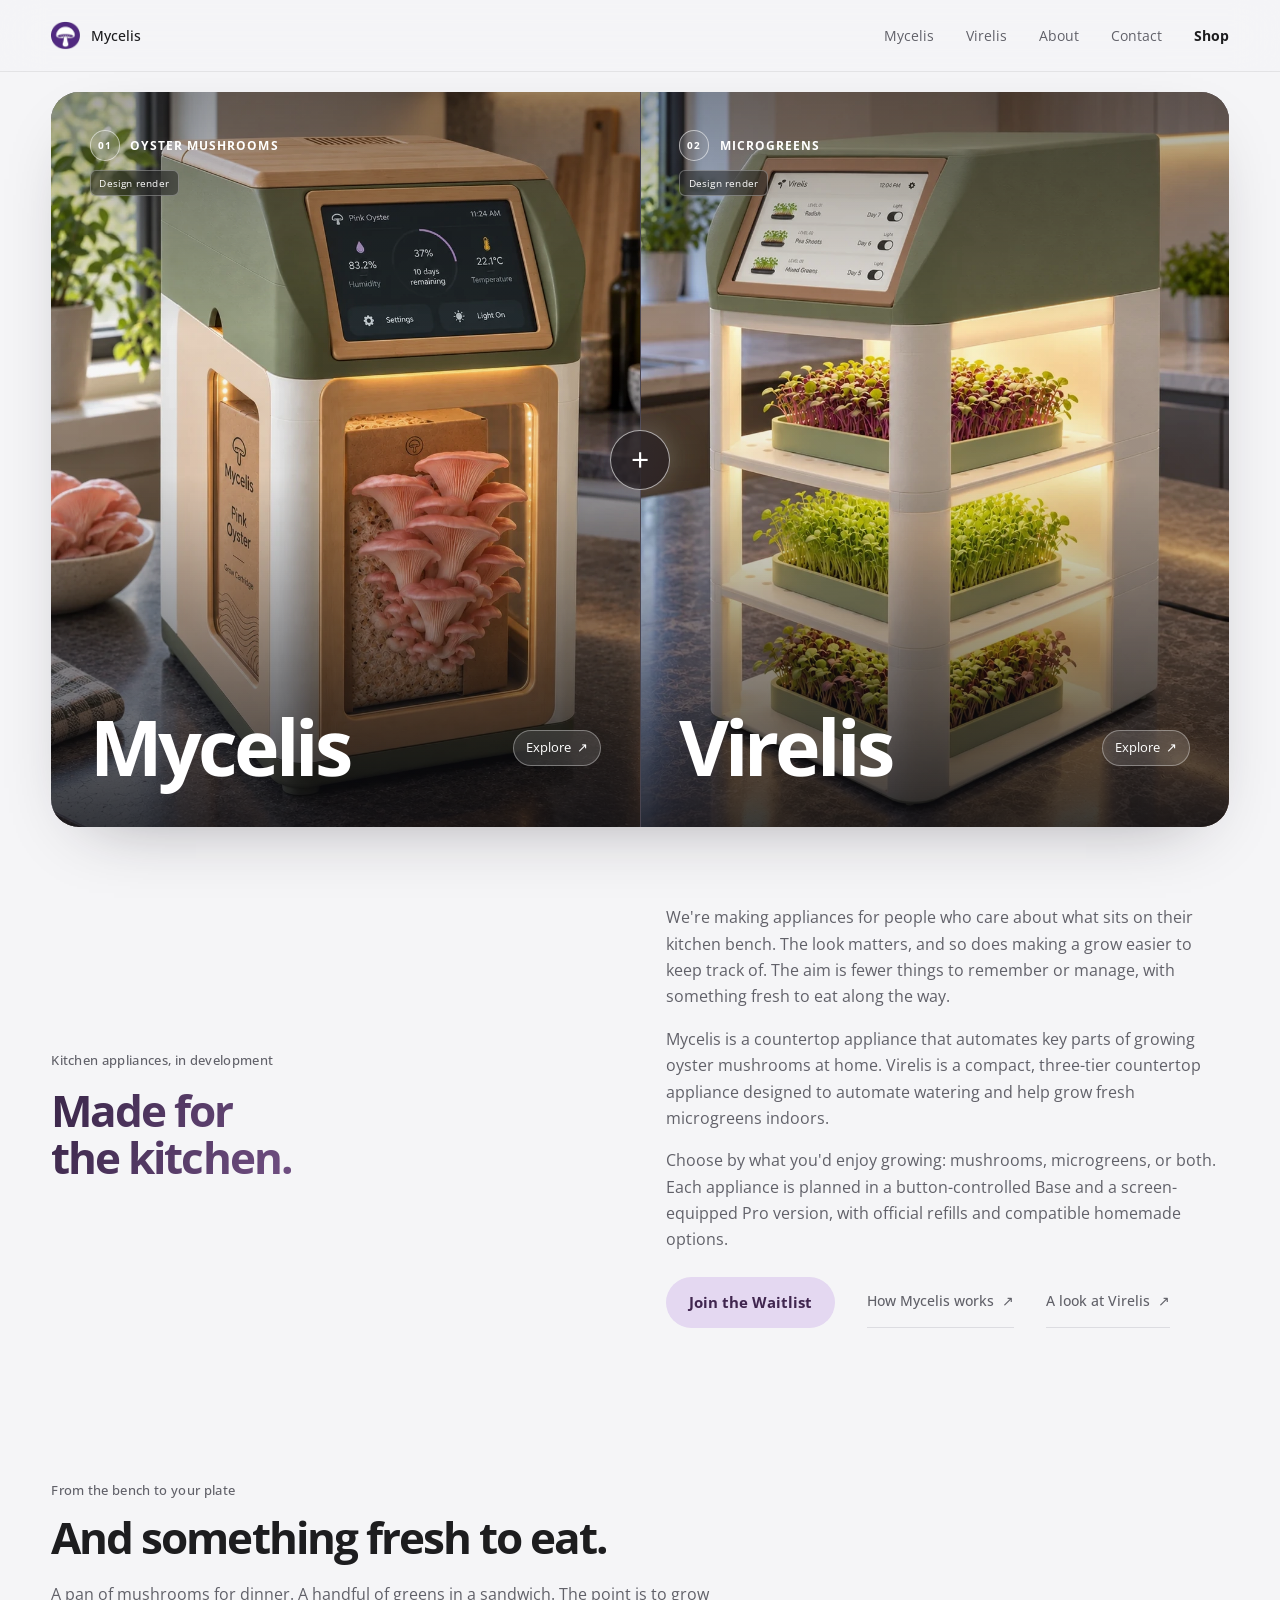
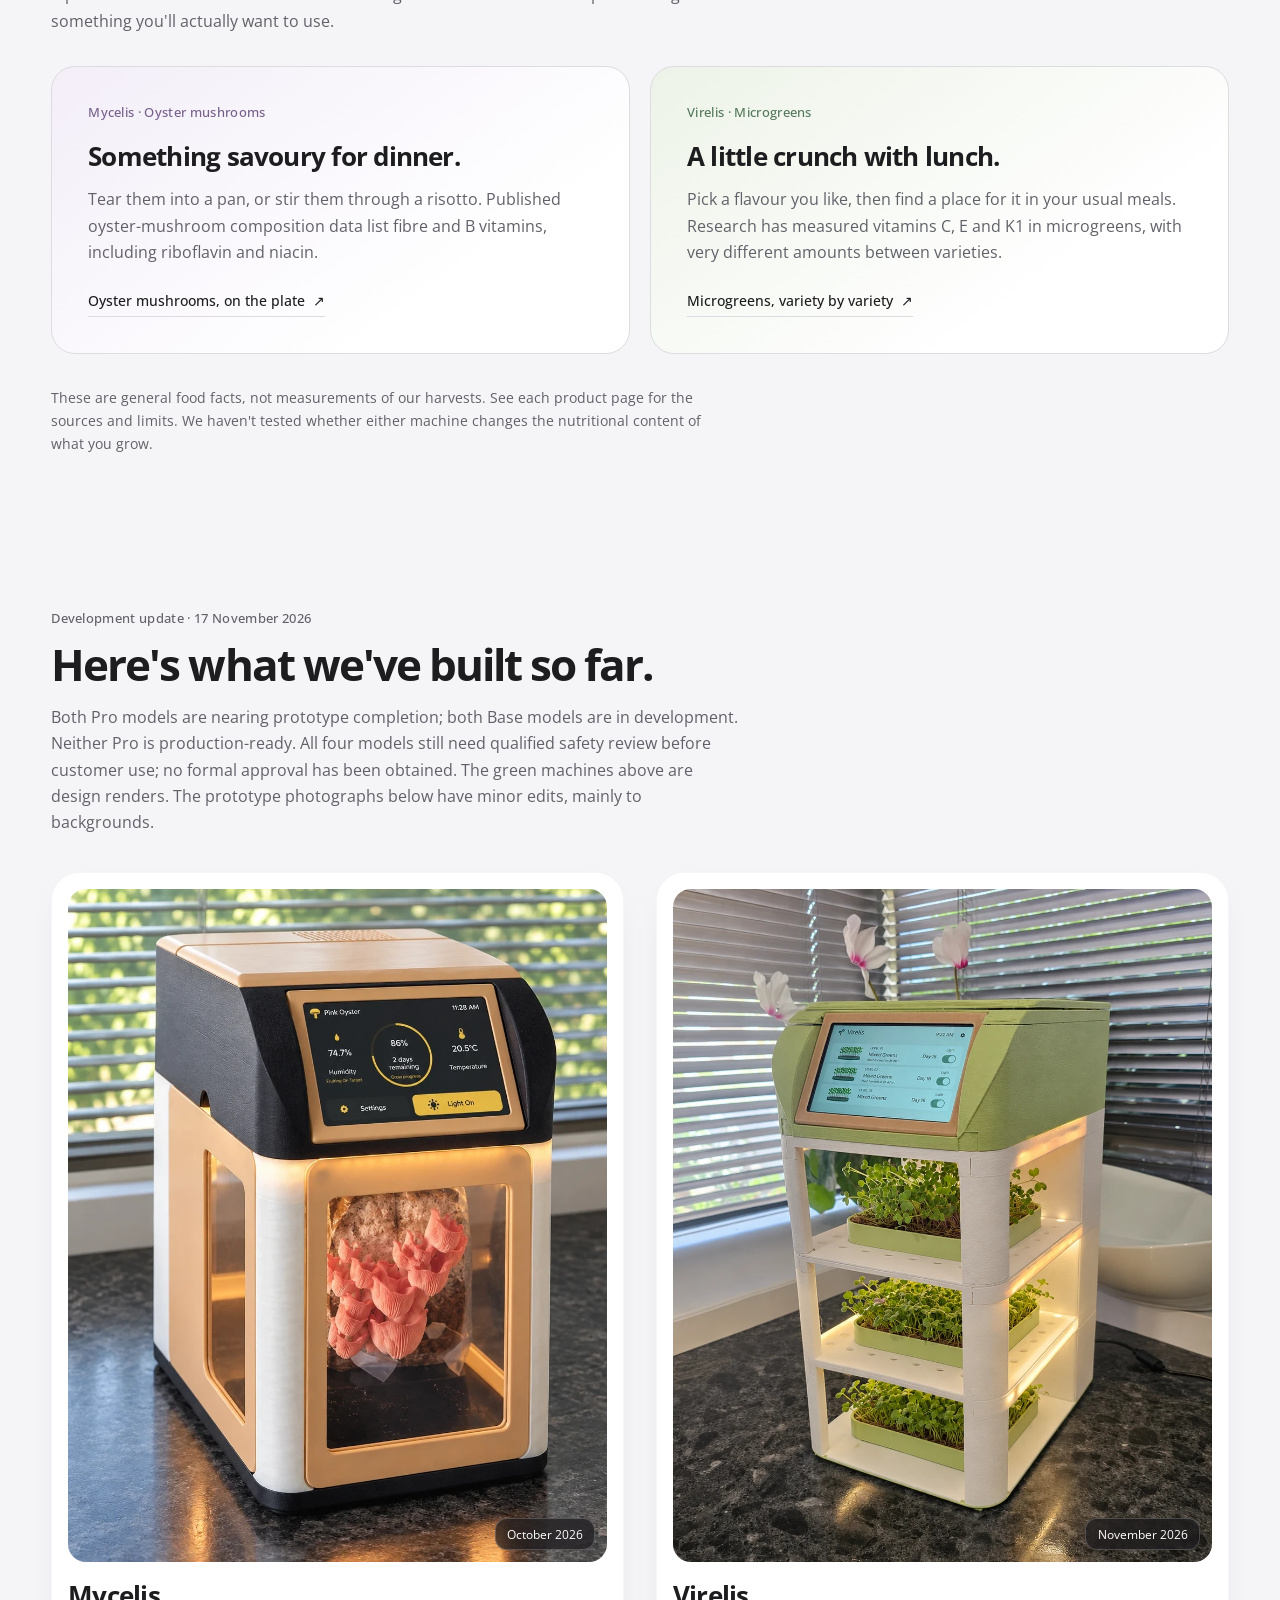
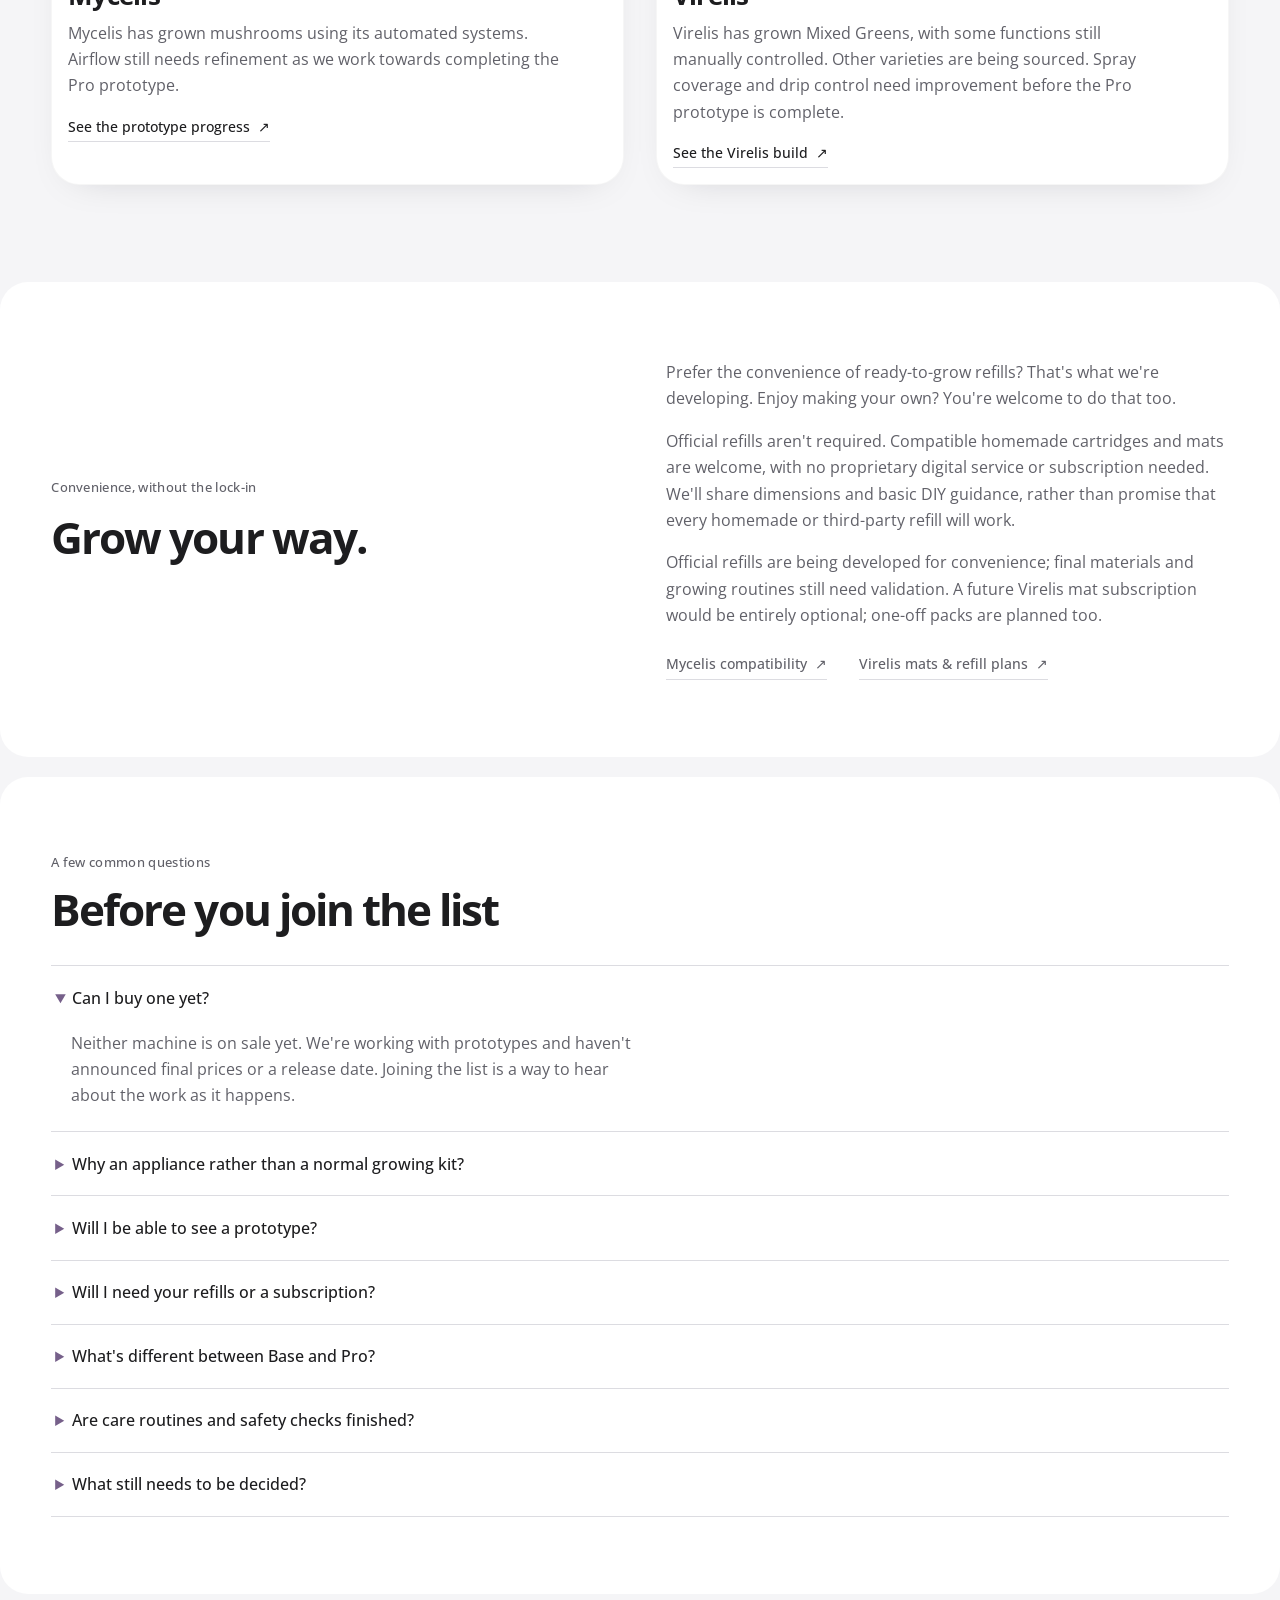
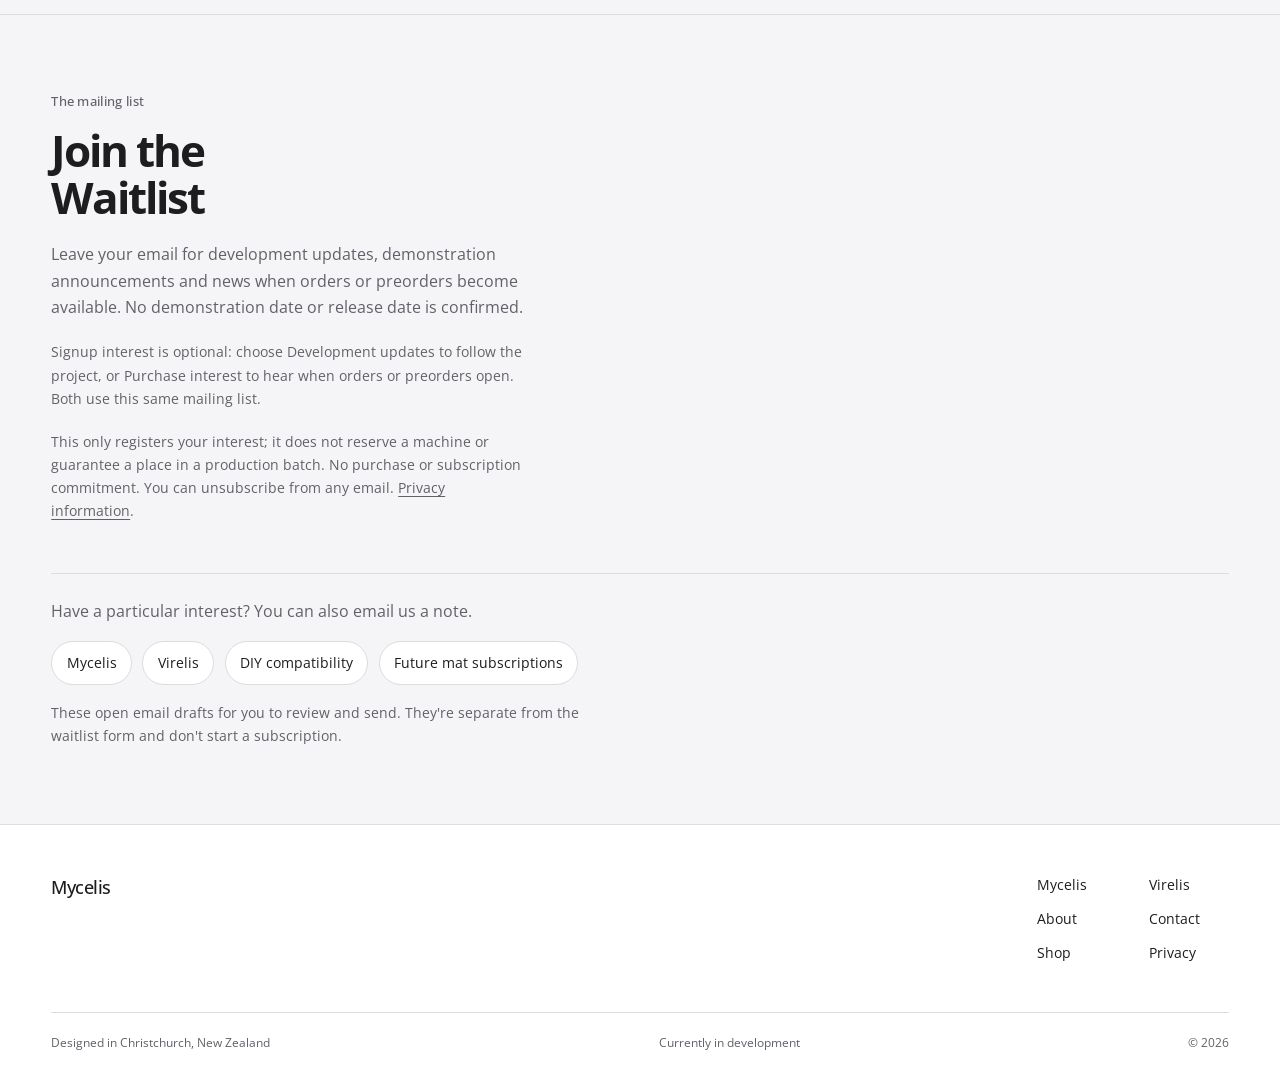
==== commit 6039501a: "Clarify proposed care, exposure limits and safety review before customer use" ====
--- a/index.html
+++ b/index.html
@@ -107,7 +107,7 @@
         <div class="development-overview-heading">
           <p class="section-index">Development update · 17 November 2026</p>
           <h2 id="prototype-title">Here's what we've built so far.</h2>
-          <p>Both Pro models are nearing prototype completion; both Base models are in development. Neither Pro is production-ready. The green machines above are design renders. The prototype photographs below have minor edits, mainly to backgrounds.</p>
+          <p>Both Pro models are nearing prototype completion; both Base models are in development. Neither Pro is production-ready. All four models still need qualified safety review before customer use; no formal approval has been obtained. The green machines above are design renders. The prototype photographs below have minor edits, mainly to backgrounds.</p>
         </div>
         <div class="prototype-grid">
           <article class="prototype-card">
@@ -141,10 +141,11 @@
         <div class="faq-list">
           <details open><summary>Can I buy one yet?</summary><div class="prose"><p>Neither machine is on sale yet. We're working with prototypes and haven't announced final prices or a release date. Joining the list is a way to hear about the work as it happens.</p></div></details>
           <details><summary>Why an appliance rather than a normal growing kit?</summary><div class="prose"><p>The idea is to bring the growing space and controls together in something you'd like to keep on the kitchen bench. We're designing the automatic functions to reduce what you need to remember or manage. You'll still check the grow and water, harvest and clean between cycles. This isn't a promise of saved time or a better harvest than an ordinary kit.</p><p>Start with what you'd prefer to grow: Mycelis for oyster mushrooms, Virelis for microgreens. You don't need both.</p></div></details>
-          <details><summary>Will I be able to see a prototype?</summary><div class="prose"><p>Sunday market demonstrations are planned, but no event or date is confirmed. For now you can register interest; we'll announce demonstration details when they're confirmed. You're welcome to <a href="contact.html">get in touch</a>.</p></div></details>
+          <details><summary>Will I be able to see a prototype?</summary><div class="prose"><p>Sunday market demonstrations are planned, but no event or date is confirmed. Demonstrations will be supervised. Customer loans and in-home trials won't begin until electrical safety has been assessed. For now you can register interest; we'll announce demonstration details when they're confirmed. You're welcome to <a href="contact.html">get in touch</a>.</p></div></details>
           <details><summary>Will I need your refills or a subscription?</summary><div class="prose"><p>You can choose official refills or make compatible alternatives. No proprietary digital service, special consumable system or subscription is required. We'll provide compatibility information and basic DIY instructions and troubleshooting support, but DIY growing results and third-party fit aren't guaranteed. Refills and subscription services aren't on sale yet.</p></div></details>
           <details><summary>What's different between Base and Pro?</summary><div class="prose"><p>Both are intended to grow the same produce with minimal intervention. The current Base plan has physical buttons, manual light control and no harvest predictions. Pro adds a touchscreen, automatic light scheduling and species-based harvest estimates—convenience, information and control, not a promise of better harvests. Mycelis Pro also uses room temperature in its estimates; Virelis Pro uses species alone. Accuracy is not yet validated.</p><p>Automatic water delivery is planned for both versions. Mycelis also controls humidity and fans; Virelis is sensorless. Neither heats or cools, needs an app or depends on the cloud for growing. Pro can optionally use Wi-Fi for date/time. Base models are in development; Pro prototypes are nearing completion, not production-ready. <a href="mycelis.html#mycelis-models">Mycelis details</a> · <a href="virelis.html#virelis-models">Virelis details</a>.</p><p>A first-press 12-hours-on/12-hours-off Base lighting cycle is only an experiment under consideration for Virelis and possibly Mycelis—not an included feature or a launch promise.</p></div></details>
-          <details><summary>What still needs to be decided?</summary><div class="prose"><p>The remaining model specifications, prediction accuracy, compatibility requirements, care instructions and release timing still need validation. Growth-duration predictions are estimates, not guaranteed harvest dates. Refill prices and subscriptions are preliminary plans, not live offers.</p></div></details>
+          <details><summary>Are care routines and safety checks finished?</summary><div class="prose"><p>Not yet. The mild-soap/water cleaning proposal, tubing care, filter effectiveness and material suitability still need validation. Removable parts are intended for hand-washing, not dishwasher cleaning. There has been no qualified spore, allergy or mould-risk assessment.</p><p>We plan to have Mycelis Base, Mycelis Pro, Virelis Base and Virelis Pro reviewed by an appropriately qualified electrical/product-safety professional before customer use. No formal approval has been obtained. A professional inspection is not automatically formal product certification.</p><p>Customer loans and in-home trials won't begin until electrical safety has been assessed. Market demonstrations are planned to be supervised, but no event or date is confirmed. Registering interest does not book a demonstration, approve a trial or reserve a machine.</p></div></details>
+          <details><summary>What still needs to be decided?</summary><div class="prose"><p>The remaining model specifications, prediction accuracy, compatibility requirements, care instructions and release timing still need validation. Final dimensions and clearances, operating temperature ranges, electricity use and noise measurements are not confirmed. Growth-duration predictions are estimates, not guaranteed harvest dates. Refill prices and subscriptions are preliminary plans, not live offers.</p></div></details>
         </div>
       </section>
 
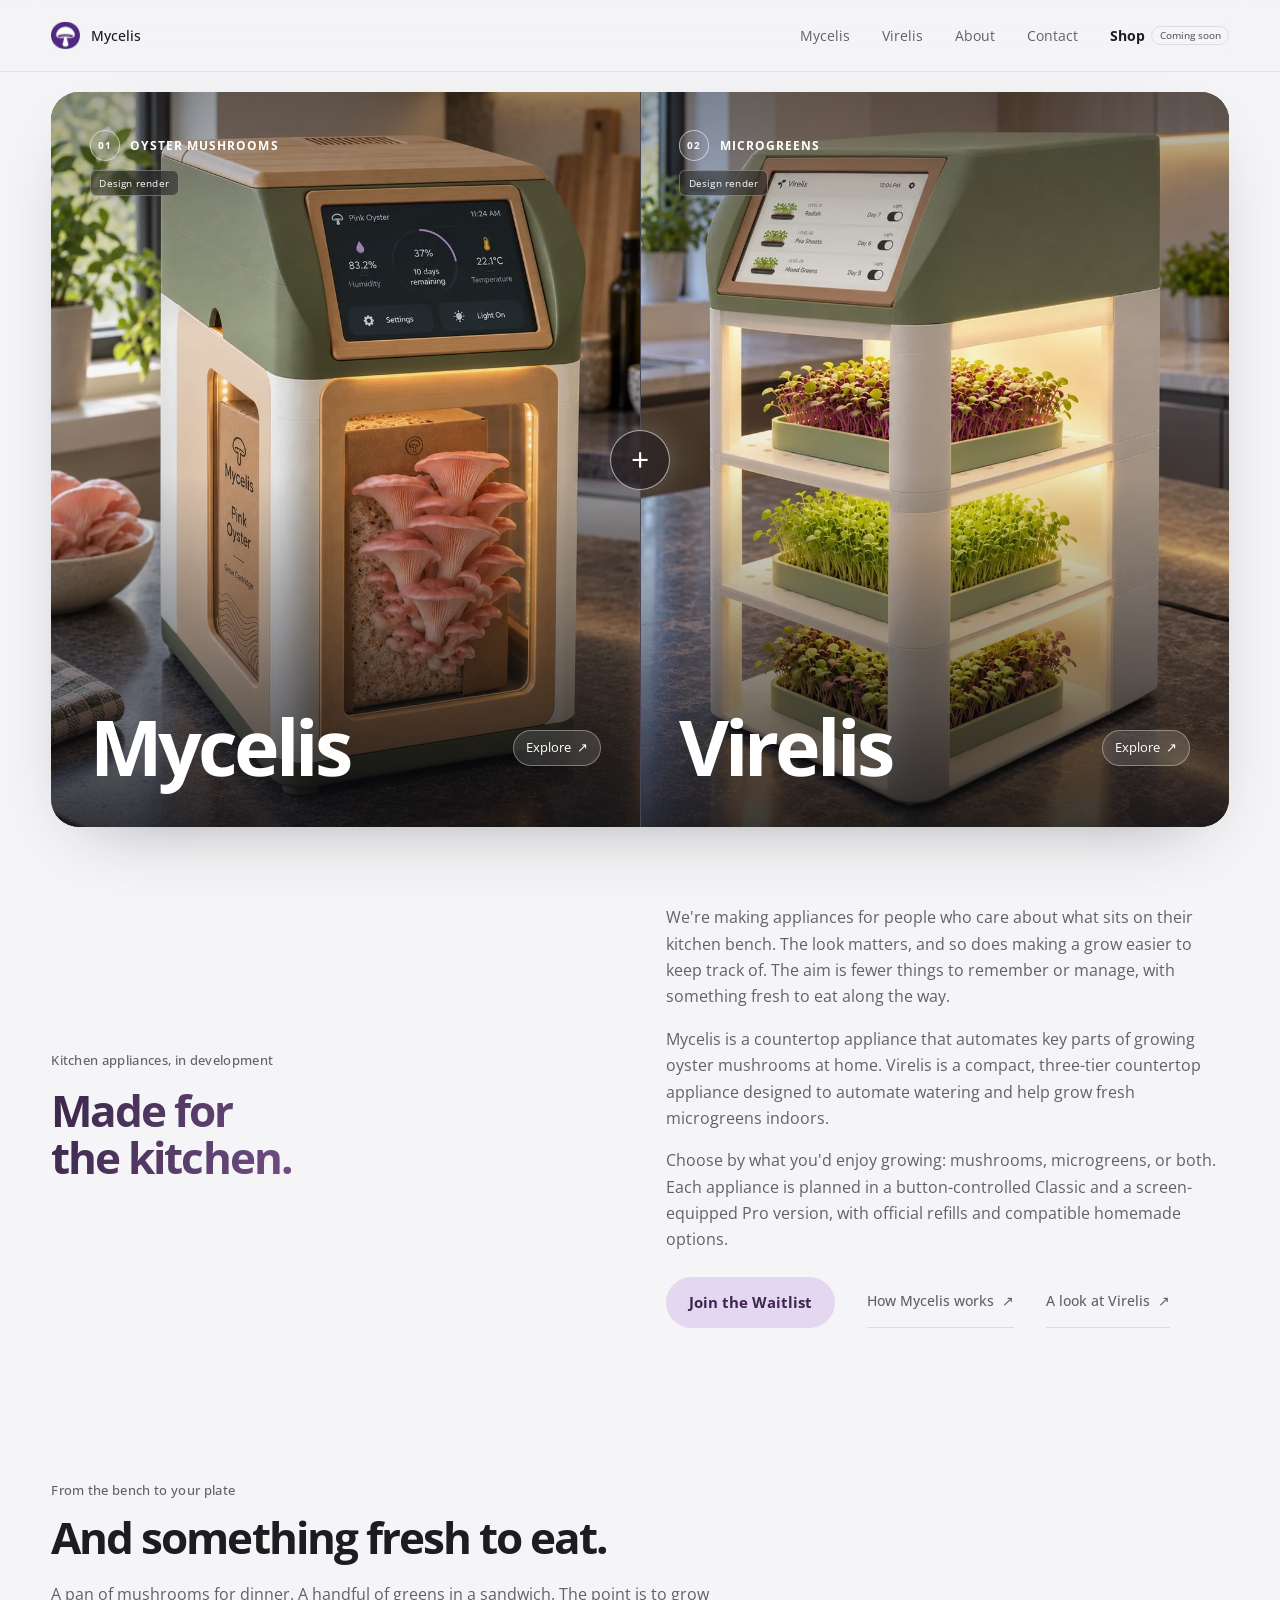
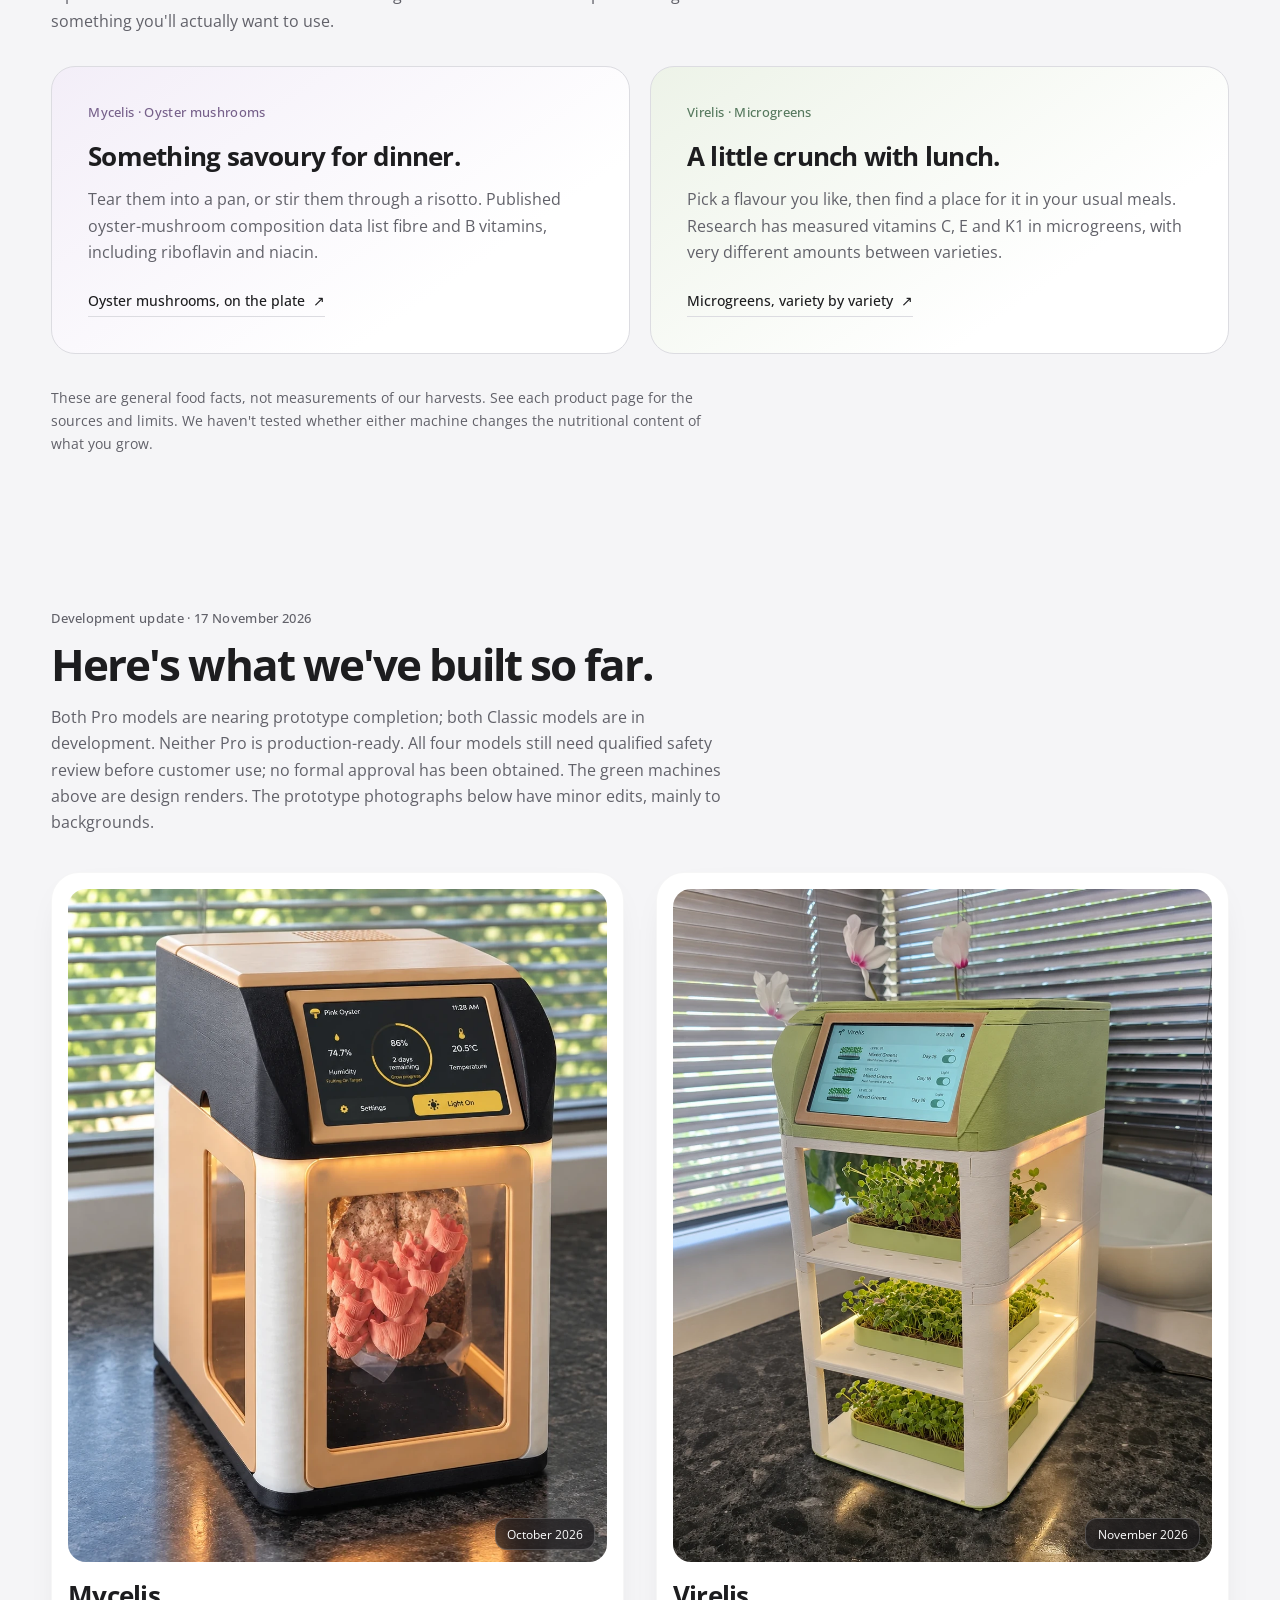
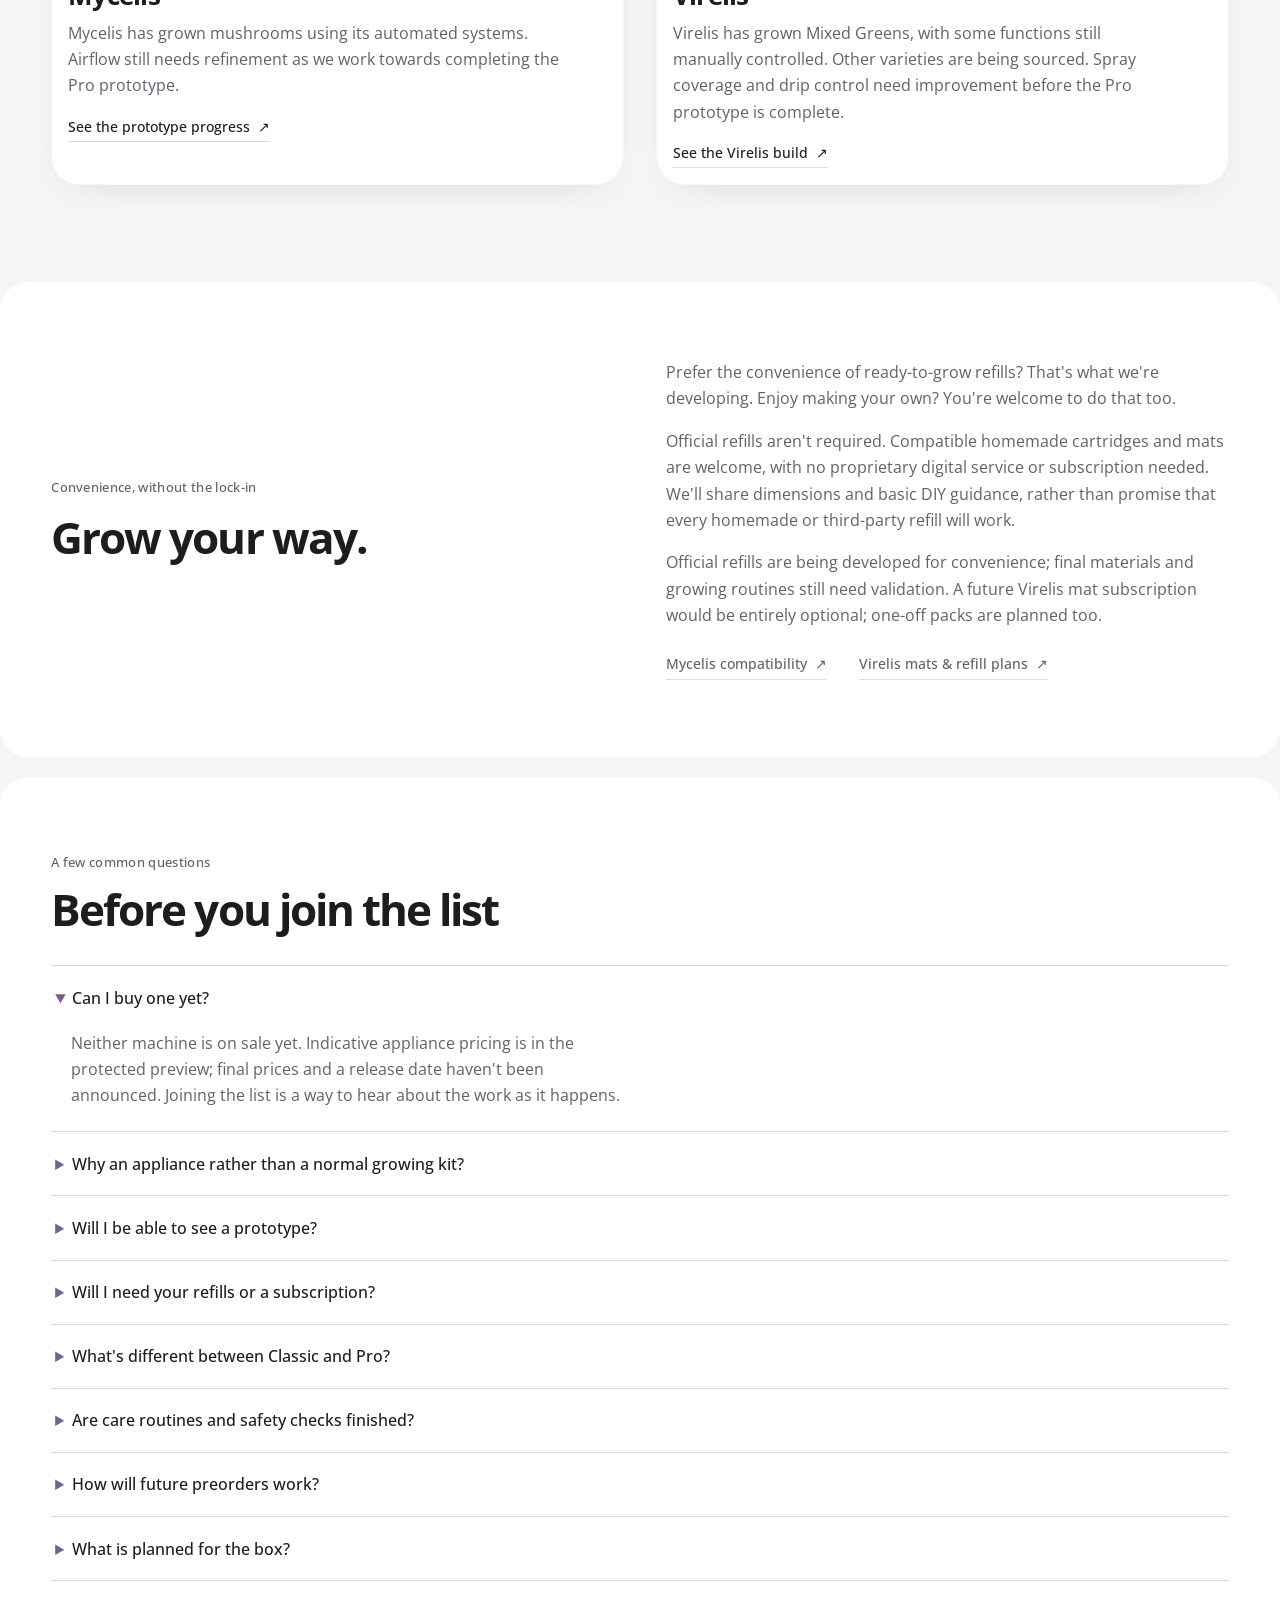
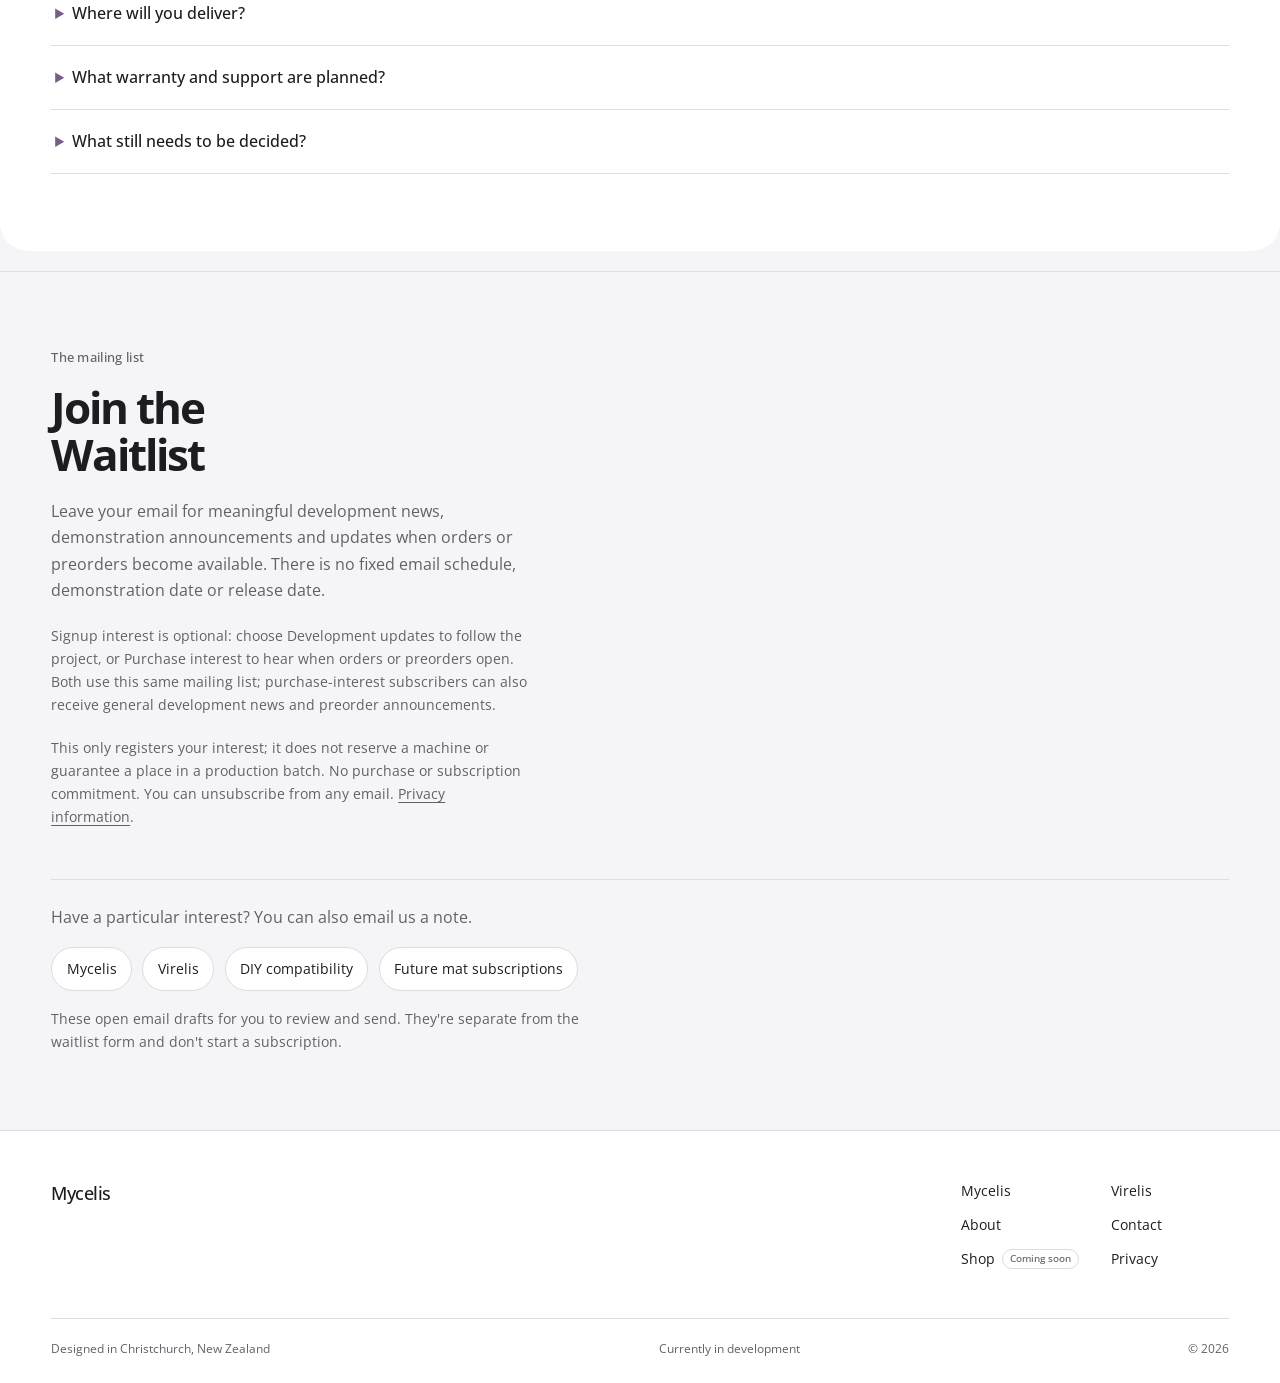
==== commit 9e183c16: "Align owner facts, Classic naming and future preorder plans" ====
--- a/index.html
+++ b/index.html
@@ -36,7 +36,7 @@
           <a href="mycelis.html">Mycelis</a>
           <a href="virelis.html">Virelis</a>
           <a href="about.html">About</a>
-          <a href="contact.html">Contact</a><a class="nav-shop" href="https://mycelis-virelis-private-store.growmycelis.workers.dev/store" title="Password-protected sandbox shop" rel="nofollow">Shop</a>
+          <a href="contact.html">Contact</a><a class="nav-shop" href="https://mycelis-virelis-private-store.growmycelis.workers.dev/store" title="Coming soon · Password-protected sandbox preview" rel="nofollow">Shop <span class="shop-status">Coming soon</span></a>
         </nav>
       </div>
     </header>
@@ -75,7 +75,7 @@
         <div class="prose">
           <p>We're making appliances for people who care about what sits on their kitchen bench. The look matters, and so does making a grow easier to keep track of. The aim is fewer things to remember or manage, with something fresh to eat along the way.</p>
           <p>Mycelis is a countertop appliance that automates key parts of growing oyster mushrooms at home. Virelis is a compact, three-tier countertop appliance designed to automate watering and help grow fresh microgreens indoors.</p>
-          <p>Choose by what you'd enjoy growing: mushrooms, microgreens, or both. Each appliance is planned in a button-controlled Base and a screen-equipped Pro version, with official refills and compatible homemade options.</p>
+          <p>Choose by what you'd enjoy growing: mushrooms, microgreens, or both. Each appliance is planned in a button-controlled Classic and a screen-equipped Pro version, with official refills and compatible homemade options.</p>
           <div class="text-links"><a class="solid-link solid-link--purple" href="#waitlist">Join the Waitlist</a><a class="arrow-link" href="mycelis.html">How Mycelis works <span aria-hidden="true">↗</span></a><a class="arrow-link" href="virelis.html">A look at Virelis <span aria-hidden="true">↗</span></a></div>
         </div>
       </section>
@@ -107,7 +107,7 @@
         <div class="development-overview-heading">
           <p class="section-index">Development update · 17 November 2026</p>
           <h2 id="prototype-title">Here's what we've built so far.</h2>
-          <p>Both Pro models are nearing prototype completion; both Base models are in development. Neither Pro is production-ready. All four models still need qualified safety review before customer use; no formal approval has been obtained. The green machines above are design renders. The prototype photographs below have minor edits, mainly to backgrounds.</p>
+          <p>Both Pro models are nearing prototype completion; both Classic models are in development. Neither Pro is production-ready. All four models still need qualified safety review before customer use; no formal approval has been obtained. The green machines above are design renders. The prototype photographs below have minor edits, mainly to backgrounds.</p>
         </div>
         <div class="prototype-grid">
           <article class="prototype-card">
@@ -139,12 +139,16 @@
       <section class="faq-section" aria-labelledby="home-questions-title">
         <div class="section-heading"><p class="section-index">A few common questions</p><h2 id="home-questions-title">Before you join the list</h2></div>
         <div class="faq-list">
-          <details open><summary>Can I buy one yet?</summary><div class="prose"><p>Neither machine is on sale yet. We're working with prototypes and haven't announced final prices or a release date. Joining the list is a way to hear about the work as it happens.</p></div></details>
+          <details open><summary>Can I buy one yet?</summary><div class="prose"><p>Neither machine is on sale yet. Indicative appliance pricing is in the protected preview; final prices and a release date haven't been announced. Joining the list is a way to hear about the work as it happens.</p></div></details>
           <details><summary>Why an appliance rather than a normal growing kit?</summary><div class="prose"><p>The idea is to bring the growing space and controls together in something you'd like to keep on the kitchen bench. We're designing the automatic functions to reduce what you need to remember or manage. You'll still check the grow and water, harvest and clean between cycles. This isn't a promise of saved time or a better harvest than an ordinary kit.</p><p>Start with what you'd prefer to grow: Mycelis for oyster mushrooms, Virelis for microgreens. You don't need both.</p></div></details>
           <details><summary>Will I be able to see a prototype?</summary><div class="prose"><p>Sunday market demonstrations are planned, but no event or date is confirmed. Demonstrations will be supervised. Customer loans and in-home trials won't begin until electrical safety has been assessed. For now you can register interest; we'll announce demonstration details when they're confirmed. You're welcome to <a href="contact.html">get in touch</a>.</p></div></details>
           <details><summary>Will I need your refills or a subscription?</summary><div class="prose"><p>You can choose official refills or make compatible alternatives. No proprietary digital service, special consumable system or subscription is required. We'll provide compatibility information and basic DIY instructions and troubleshooting support, but DIY growing results and third-party fit aren't guaranteed. Refills and subscription services aren't on sale yet.</p></div></details>
-          <details><summary>What's different between Base and Pro?</summary><div class="prose"><p>Both are intended to grow the same produce with minimal intervention. The current Base plan has physical buttons, manual light control and no harvest predictions. Pro adds a touchscreen, automatic light scheduling and species-based harvest estimates—convenience, information and control, not a promise of better harvests. Mycelis Pro also uses room temperature in its estimates; Virelis Pro uses species alone. Accuracy is not yet validated.</p><p>Automatic water delivery is planned for both versions. Mycelis also controls humidity and fans; Virelis is sensorless. Neither heats or cools, needs an app or depends on the cloud for growing. Pro can optionally use Wi-Fi for date/time. Base models are in development; Pro prototypes are nearing completion, not production-ready. <a href="mycelis.html#mycelis-models">Mycelis details</a> · <a href="virelis.html#virelis-models">Virelis details</a>.</p><p>A first-press 12-hours-on/12-hours-off Base lighting cycle is only an experiment under consideration for Virelis and possibly Mycelis—not an included feature or a launch promise.</p></div></details>
-          <details><summary>Are care routines and safety checks finished?</summary><div class="prose"><p>Not yet. The mild-soap/water cleaning proposal, tubing care, filter effectiveness and material suitability still need validation. Removable parts are intended for hand-washing, not dishwasher cleaning. There has been no qualified spore, allergy or mould-risk assessment.</p><p>We plan to have Mycelis Base, Mycelis Pro, Virelis Base and Virelis Pro reviewed by an appropriately qualified electrical/product-safety professional before customer use. No formal approval has been obtained. A professional inspection is not automatically formal product certification.</p><p>Customer loans and in-home trials won't begin until electrical safety has been assessed. Market demonstrations are planned to be supervised, but no event or date is confirmed. Registering interest does not book a demonstration, approve a trial or reserve a machine.</p></div></details>
+          <details><summary>What's different between Classic and Pro?</summary><div class="prose"><p>Both are intended to grow the same produce with minimal intervention. Classic combines the core automatic growing functions with tactile controls and manual lighting. Pro adds a touchscreen, automatic light scheduling and species-based harvest estimates—convenience, information and control, not a promise of better harvests. Mycelis Pro also uses room temperature in its estimates; Virelis Pro uses species alone. Accuracy is not yet validated.</p><p>Automatic water delivery is planned for both versions. Mycelis also controls humidity and fans; Virelis is sensorless. Neither heats or cools, needs an app or depends on the cloud for growing. Pro can optionally use Wi-Fi for date/time. Classic models are in development; Pro prototypes are nearing completion, not production-ready. <a href="mycelis.html#mycelis-models">Mycelis details</a> · <a href="virelis.html#virelis-models">Virelis details</a>.</p><p>A first-press 12-hours-on/12-hours-off Classic lighting cycle is only an experiment under consideration for Virelis and possibly Mycelis—not an included feature or a launch promise.</p></div></details>
+          <details><summary>Are care routines and safety checks finished?</summary><div class="prose"><p>Not yet. The mild-soap/water cleaning proposal, tubing care, Mycelis filter effectiveness and material suitability still need validation. Removable parts are intended for hand-washing, not dishwasher cleaning. There has been no qualified spore, allergy or mould-risk assessment.</p><p>We plan to have Mycelis Classic, Mycelis Pro, Virelis Classic and Virelis Pro reviewed by an appropriately qualified electrical/product-safety professional before customer use. No formal approval has been obtained. A professional inspection is not automatically formal product certification.</p><p>Customer loans and in-home trials won't begin until electrical safety has been assessed. Market demonstrations are planned to be supervised, but no event or date is confirmed. Registering interest does not book a demonstration, approve a trial or reserve a machine.</p></div></details>
+          <details><summary>How will future preorders work?</summary><div class="prose"><p>The intended preorder model is full payment upfront and refundable preorders. Preorders are not open. Before opening them, designs must be frozen, suppliers contacted, manufacturing capacity confirmed and consumable/component supply arranged. Required safety and compliance work remains a separate launch requirement.</p><p>Future preorder customers will receive important development and manufacturing updates about their orders. If significant delays occur, they can choose to keep waiting or cancel for a refund. Exact terms, delivery commitments and refund procedures still need to be finalised before payments open. This is a plan, not a current preorder offer.</p></div></details>
+          <details><summary>What is planned for the box?</summary><div class="prose"><p>A standard appliance purchase is planned to include the machine, appropriate accessories, its power adapter and instructions. The exact accessory list will be confirmed before orders open; a possible cleaning brush is not confirmed box contents.</p><p>Complimentary starter consumables belong to preorders, not standard purchases. Each preordered Mycelis earns one cartridge; each preordered Virelis earns nine seed mats. The price of the machine itself is not discounted.</p></div></details>
+          <details><summary>Where will you deliver?</summary><div class="prose"><p>Delivery is the intended main route, with nationwide New Zealand delivery planned and extra charges for rural addresses and North Island destinations. Shipping rates are not finalised and aren't included in displayed product prices. A free-delivery threshold is only being considered, not offered.</p><p>Direct purchases at regular Sunday market stalls may be possible later, but no event, stock or sales date is confirmed. Demonstrations are planned to be supervised. Retail and gift-store distribution are longer-term possibilities, not current arrangements.</p></div></details>
+          <details><summary>What warranty and support are planned?</summary><div class="prose"><p>An intended one-year warranty would sit alongside your Consumer Guarantees Act rights, which can apply beyond a written warranty period. Final warranty terms are not published yet. We'll troubleshoot first and consider replacement where appropriate, without limiting any repair or refund you're legally entitled to.</p><p>For failed grows, contact hello@mycelis.co.nz so we can investigate what happened, including how instructions were followed. A replacement or refund will depend on the circumstances and applicable rights—not a blanket exclusion or an automatic crop guarantee. Store credit or goodwill discounts would not replace a refund where one is legally required.</p><p>Replacement 3D-printed panels, lids and trays, as applicable, and filters for Mycelis Classic/Pro are planned. Stock, prices, fit and return arrangements still need confirmation. We intend to preserve DIY refill compatibility long-term, without promising that every third-party refill will fit. Email support has no guaranteed response timeframe.</p></div></details>
           <details><summary>What still needs to be decided?</summary><div class="prose"><p>The remaining model specifications, prediction accuracy, compatibility requirements, care instructions and release timing still need validation. Final dimensions and clearances, operating temperature ranges, electricity use and noise measurements are not confirmed. Growth-duration predictions are estimates, not guaranteed harvest dates. Refill prices and subscriptions are preliminary plans, not live offers.</p></div></details>
         </div>
       </section>
@@ -153,8 +157,8 @@
         <div class="waitlist-copy">
           <p class="section-index">The mailing list</p>
           <h2 id="waitlist-title">Join the Waitlist</h2>
-          <p>Leave your email for development updates, demonstration announcements and news when orders or preorders become available. No demonstration date or release date is confirmed.</p>
-          <p class="signup-note" id="signup-preference-note">Signup interest is optional: choose Development updates to follow the project, or Purchase interest to hear when orders or preorders open. Both use this same mailing list.</p>
+          <p>Leave your email for meaningful development news, demonstration announcements and updates when orders or preorders become available. There is no fixed email schedule, demonstration date or release date.</p>
+          <p class="signup-note" id="signup-preference-note">Signup interest is optional: choose Development updates to follow the project, or Purchase interest to hear when orders or preorders open. Both use this same mailing list; purchase-interest subscribers can also receive general development news and preorder announcements.</p>
           <p class="signup-note">This only registers your interest; it does not reserve a machine or guarantee a place in a production batch. No purchase or subscription commitment. You can unsubscribe from any email. <a class="inline-link" href="privacy.html">Privacy information</a>.</p>
         </div>
         <div class="waitlist-form-slot">
@@ -170,7 +174,7 @@
     <footer class="site-footer">
       <div class="footer-primary">
         <a class="footer-mark" href="index.html">Mycelis</a>
-        <nav aria-label="Footer navigation"><a href="mycelis.html">Mycelis</a><a href="virelis.html">Virelis</a><a href="about.html">About</a><a href="contact.html">Contact</a><a class="nav-shop" href="https://mycelis-virelis-private-store.growmycelis.workers.dev/store" title="Password-protected sandbox shop" rel="nofollow">Shop</a><a href="privacy.html">Privacy</a></nav>
+        <nav aria-label="Footer navigation"><a href="mycelis.html">Mycelis</a><a href="virelis.html">Virelis</a><a href="about.html">About</a><a href="contact.html">Contact</a><a class="nav-shop" href="https://mycelis-virelis-private-store.growmycelis.workers.dev/store" title="Coming soon · Password-protected sandbox preview" rel="nofollow">Shop <span class="shop-status">Coming soon</span></a><a href="privacy.html">Privacy</a></nav>
       </div>
       <div class="footer-meta"><span>Designed in Christchurch, New Zealand</span><span>Currently in development</span><span>© 2026</span></div>
     </footer>
--- a/css/styles.css
+++ b/css/styles.css
@@ -5,6 +5,10 @@
   font-style: normal;
   font-display: swap;
 }
+
+/* Shop is a preview; make the login wall clear before visitors follow it. */
+.nav-shop { display: inline-flex; align-items: center; flex-wrap: wrap; gap: .4rem; }
+.shop-status { display: inline-block; padding: .15rem .45rem; border: 1px solid var(--border-subtle); border-radius: 999px; color: var(--text-secondary); font-size: .65rem; font-weight: 500; line-height: 1.25; white-space: nowrap; }
 
 @font-face {
   font-family: "Open Sans Local";
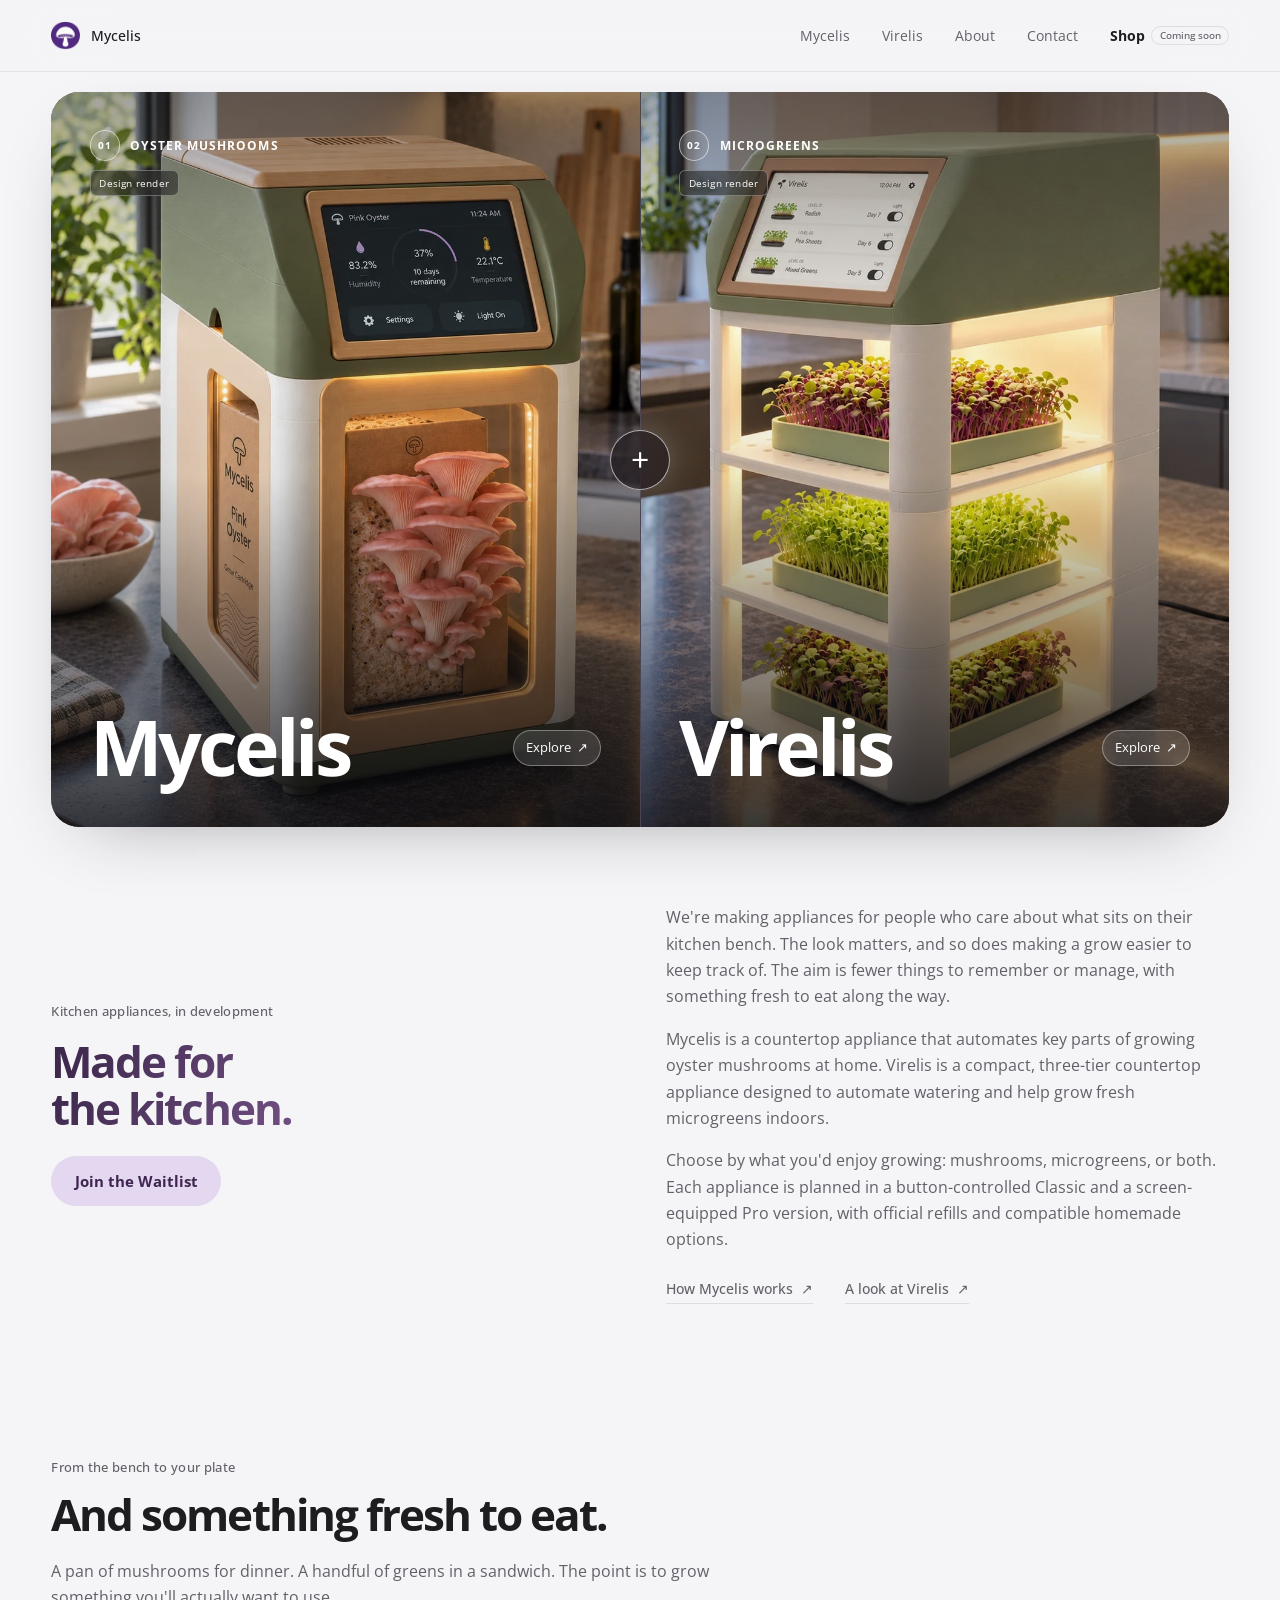
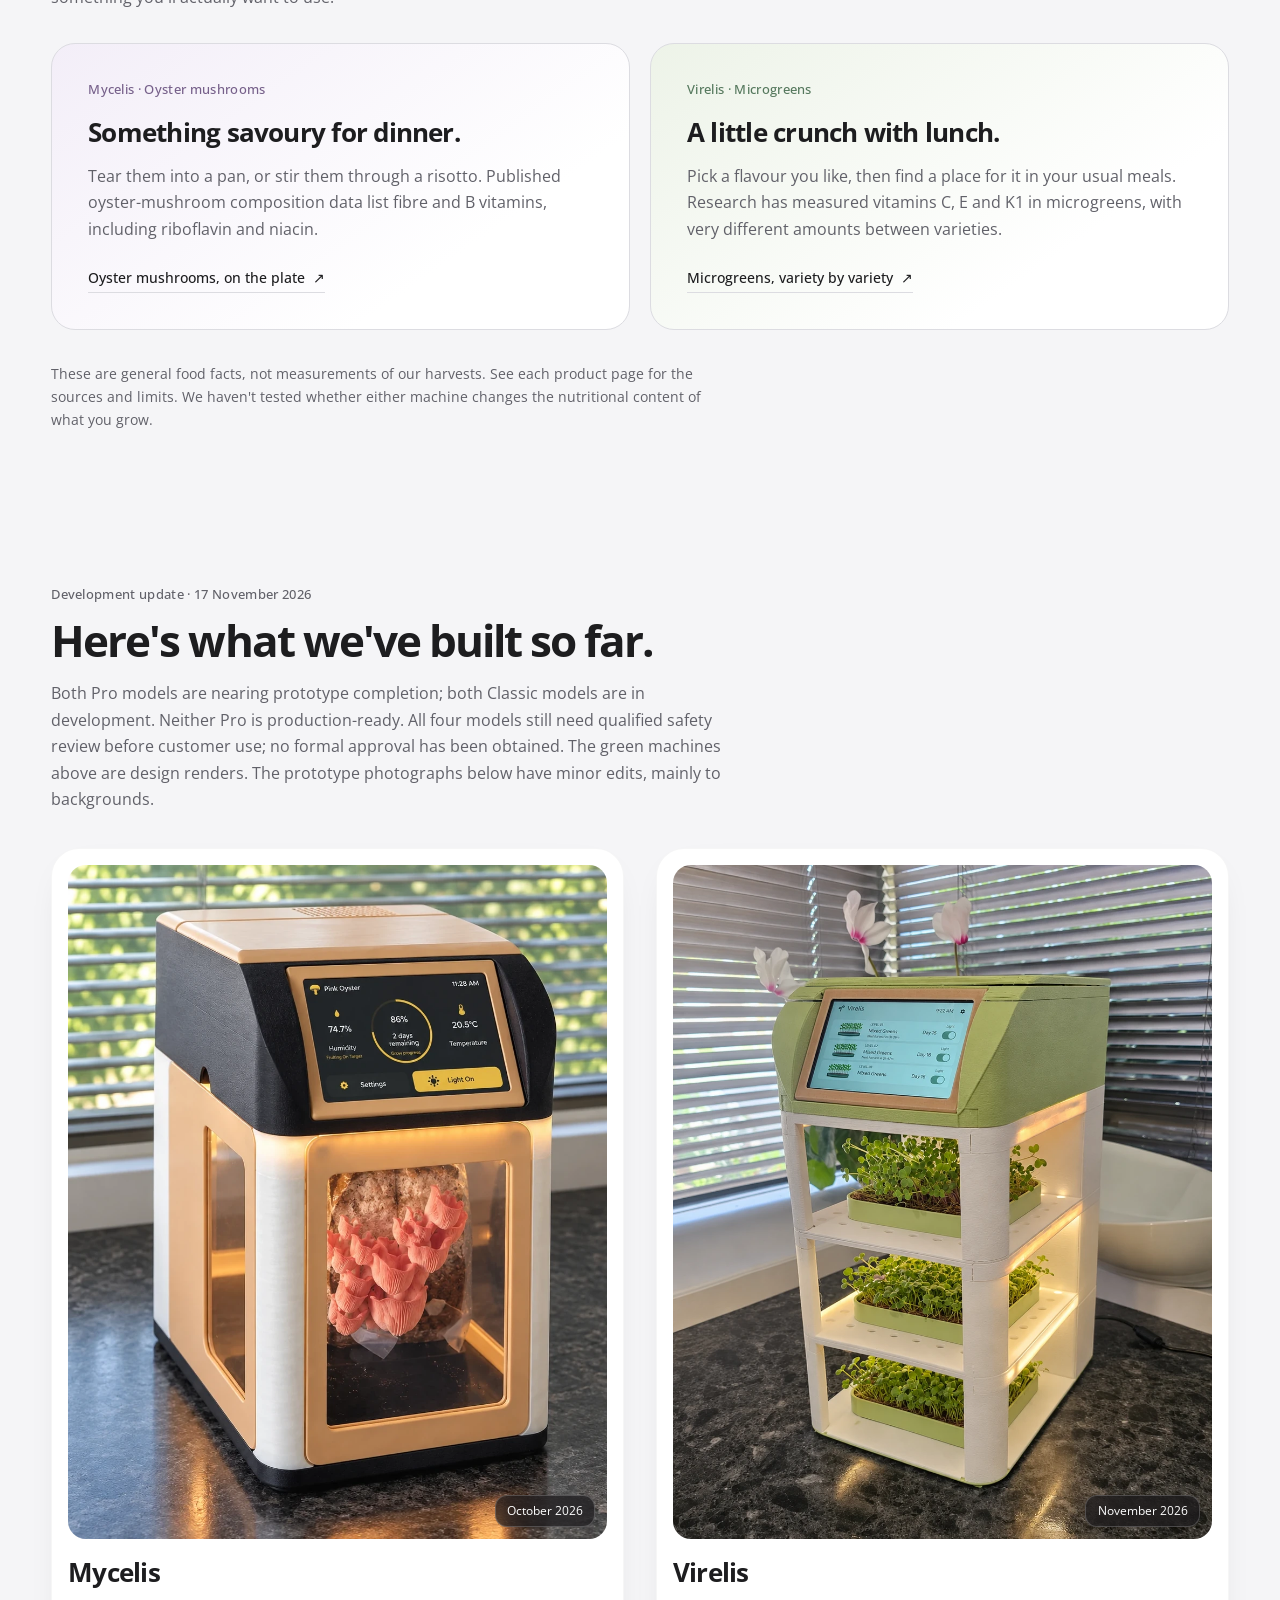
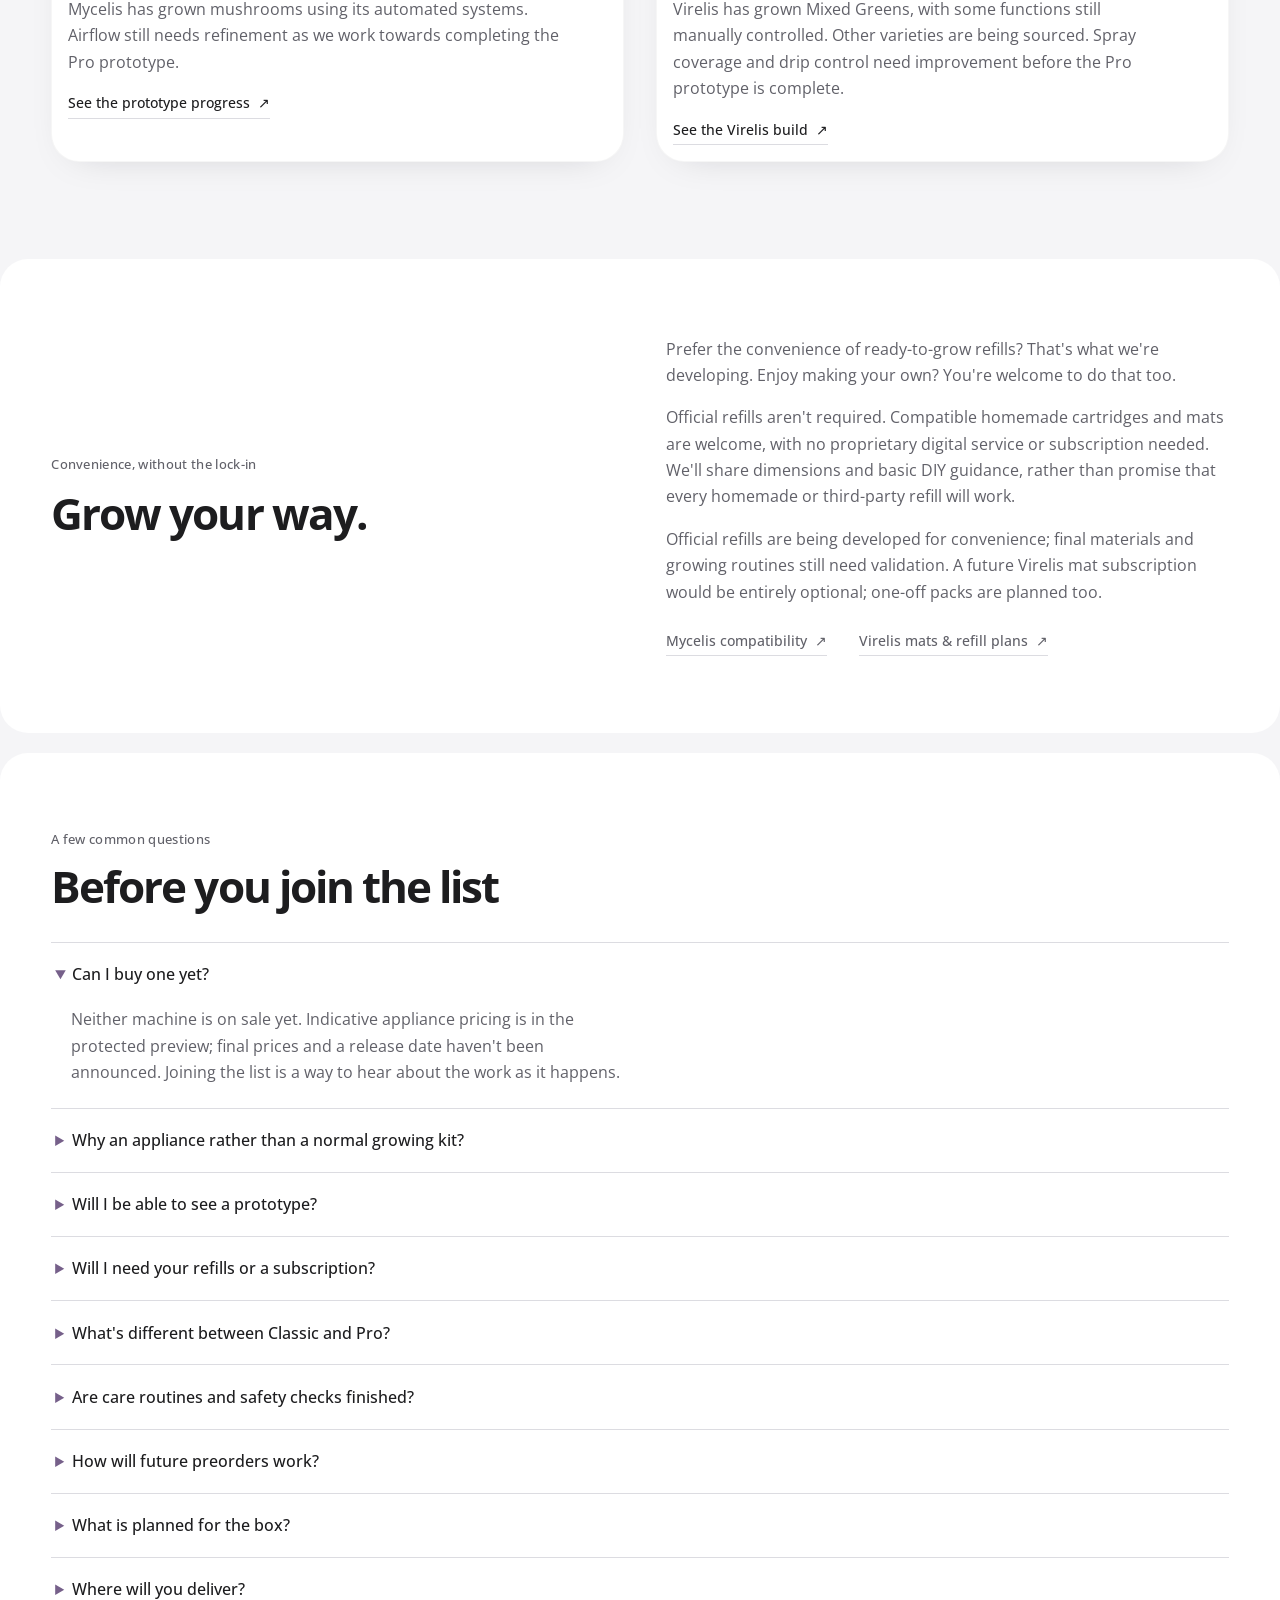
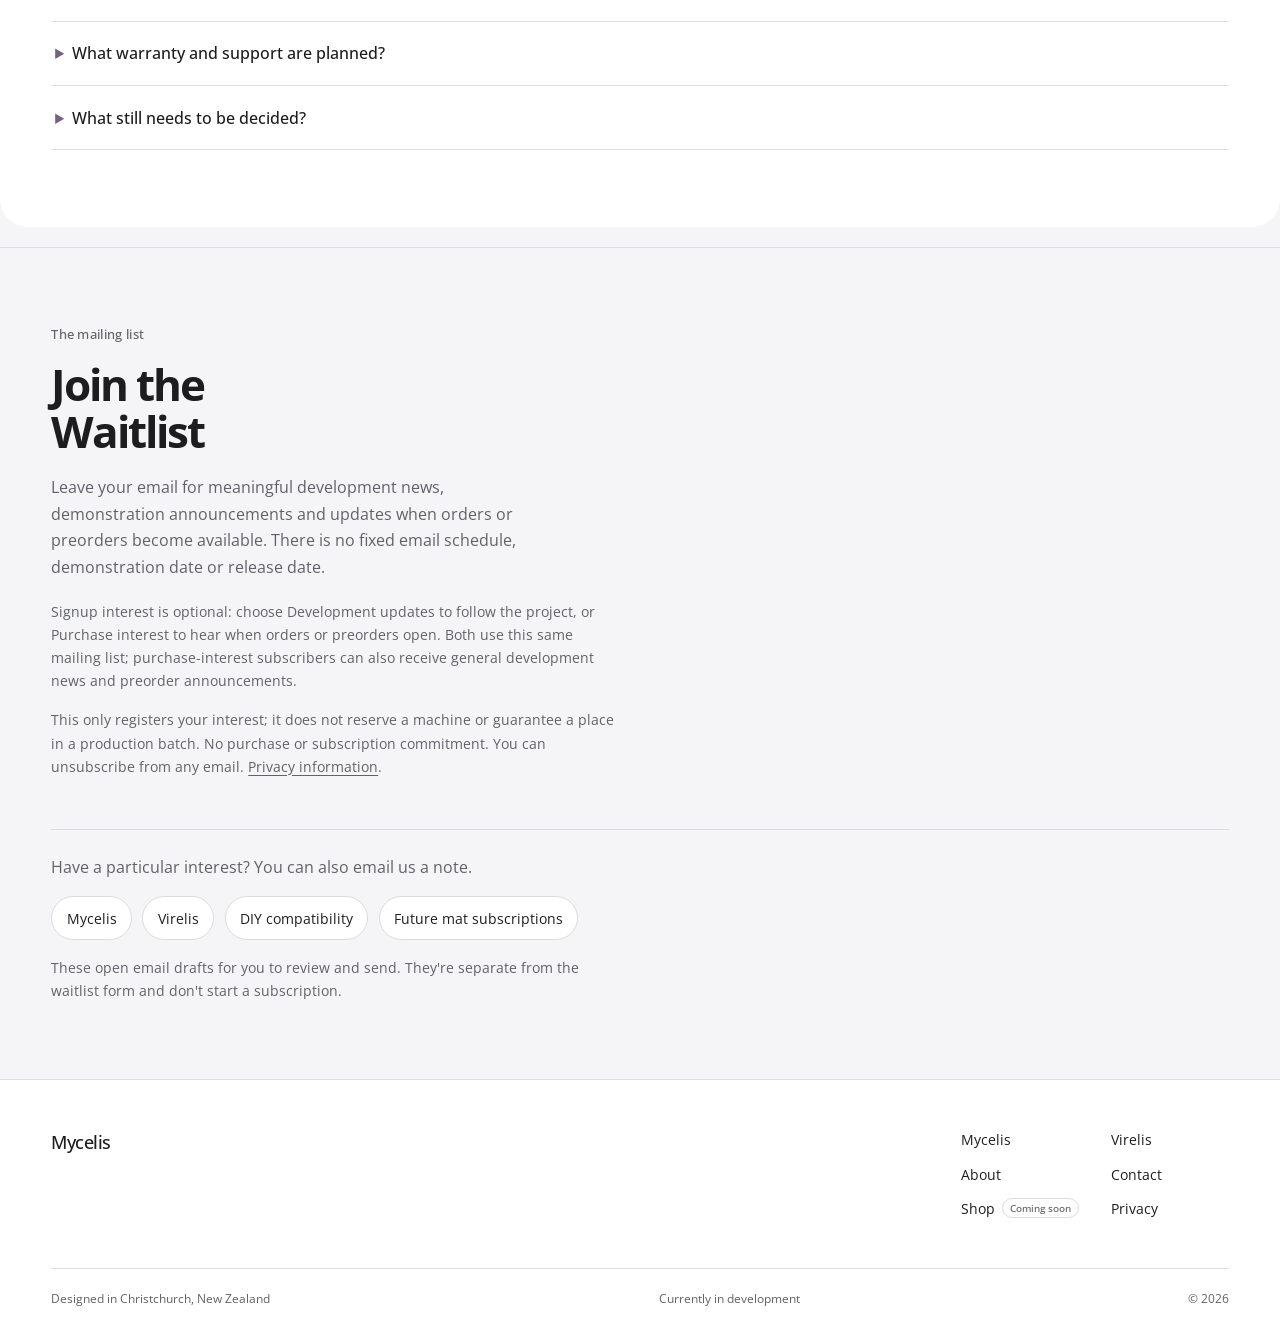
==== commit d464283a: "Improve phone layouts and add sourced Virelis crop nutrition" ====
--- a/index.html
+++ b/index.html
@@ -17,7 +17,7 @@
     <meta name="twitter:title" content="Mycelis | Kitchen appliances for mushrooms and microgreens">
     <meta name="twitter:description" content="Kitchen appliances by Mycelis, designed to make home growing simpler to manage. Choose oyster mushrooms with Mycelis or microgreens with Virelis. In development.">
     <meta name="twitter:image" content="https://mycelis.co.nz/assets/branding/og-preview.png">
-    <link rel="stylesheet" href="css/styles.css">
+    <link rel="stylesheet" href="css/styles.css?v=20261117-mobile-nutrition">
     <script src="js/main.js" defer></script>
   </head>
   <body class="page-home">
@@ -71,12 +71,12 @@
       </section>
 
       <section class="content-split home-intro" aria-labelledby="intro-title">
-        <div><p class="section-index">Kitchen appliances, in development</p><h2 id="intro-title">Made for the kitchen.</h2></div>
+        <div class="home-intro-heading"><p class="section-index">Kitchen appliances, in development</p><h2 id="intro-title">Made for the kitchen.</h2><a class="solid-link solid-link--purple" href="#waitlist">Join the Waitlist</a></div>
         <div class="prose">
           <p>We're making appliances for people who care about what sits on their kitchen bench. The look matters, and so does making a grow easier to keep track of. The aim is fewer things to remember or manage, with something fresh to eat along the way.</p>
           <p>Mycelis is a countertop appliance that automates key parts of growing oyster mushrooms at home. Virelis is a compact, three-tier countertop appliance designed to automate watering and help grow fresh microgreens indoors.</p>
           <p>Choose by what you'd enjoy growing: mushrooms, microgreens, or both. Each appliance is planned in a button-controlled Classic and a screen-equipped Pro version, with official refills and compatible homemade options.</p>
-          <div class="text-links"><a class="solid-link solid-link--purple" href="#waitlist">Join the Waitlist</a><a class="arrow-link" href="mycelis.html">How Mycelis works <span aria-hidden="true">↗</span></a><a class="arrow-link" href="virelis.html">A look at Virelis <span aria-hidden="true">↗</span></a></div>
+          <div class="text-links"><a class="arrow-link" href="mycelis.html">How Mycelis works <span aria-hidden="true">↗</span></a><a class="arrow-link" href="virelis.html">A look at Virelis <span aria-hidden="true">↗</span></a></div>
         </div>
       </section>
 
@@ -155,11 +155,15 @@
 
       <section class="waitlist" id="waitlist" aria-labelledby="waitlist-title">
         <div class="waitlist-copy">
+          <div class="waitlist-heading">
           <p class="section-index">The mailing list</p>
           <h2 id="waitlist-title">Join the Waitlist</h2>
           <p>Leave your email for meaningful development news, demonstration announcements and updates when orders or preorders become available. There is no fixed email schedule, demonstration date or release date.</p>
+          </div>
+          <div class="waitlist-notes">
           <p class="signup-note" id="signup-preference-note">Signup interest is optional: choose Development updates to follow the project, or Purchase interest to hear when orders or preorders open. Both use this same mailing list; purchase-interest subscribers can also receive general development news and preorder announcements.</p>
           <p class="signup-note">This only registers your interest; it does not reserve a machine or guarantee a place in a production batch. No purchase or subscription commitment. You can unsubscribe from any email. <a class="inline-link" href="privacy.html">Privacy information</a>.</p>
+          </div>
         </div>
         <div class="waitlist-form-slot">
           <div class="waitlist-embed" aria-label="Join the Mycelis and Virelis mailing list" aria-describedby="signup-preference-note">
--- a/css/styles.css
+++ b/css/styles.css
@@ -156,6 +156,14 @@
 .mycelis-hero h1, .virelis-hero h1 { margin-top: 1rem; font-size: clamp(2.4rem,4vw,3.75rem); }
 .mycelis-hero-copy > p:not(.product-name) { max-width: 29rem; margin-top: 1.25rem; color: var(--text-secondary); }
 .mycelis-hero-copy .solid-link { margin-top: 1.75rem; }
+.hero-lead { max-width: 29rem; margin-top: 1.25rem; color: var(--text-secondary); }
+.hero-intro > .solid-link { margin-top: 1.75rem; }
+.hero-actions { display: flex; flex-wrap: wrap; align-items: center; gap: .75rem 1.25rem; margin-top: 1.75rem; }
+.hero-actions .solid-link, .hero-actions .arrow-link { margin-top: 0; }
+.hero-actions .arrow-link { min-height: 44px; align-items: center; }
+.hero-stage { display: inline-block; margin-left: .65rem; padding: .15rem .5rem; border: 1px solid var(--border-subtle); border-radius: 999px; color: var(--text-secondary); font-size: .6875rem; font-weight: 400; letter-spacing: 0; vertical-align: middle; }
+.hero-notes { max-width: 31rem; margin-top: 1.5rem; color: var(--text-secondary); }
+.hero-notes p + p { margin-top: 1rem; }
 .mycelis-hero figure, .virelis-hero-media { position: relative; min-width: 0; aspect-ratio: 4 / 5; overflow: hidden; border-radius: 24px; box-shadow: 0 20px 60px -30px rgba(35,27,45,.4); }
 .mycelis-hero figure img, .virelis-hero-media img { width: 100%; height: 100%; object-fit: cover; }
 .virelis-hero-top > p:last-child { max-width: 28rem; margin-top: .75rem; color: var(--text-secondary); font-size: .95rem; }
@@ -218,6 +226,8 @@
 .about-hero--with-image { display: grid; grid-template-columns: repeat(2, minmax(0, 1fr)); align-items: center; gap: clamp(2rem, 4vw, 4rem); margin-top: 1.25rem; padding: var(--section-space) var(--page-gutter); border-radius: 28px; background: white; }
 .about-hero h1 { margin-top: 1rem; font-size: clamp(2.4rem,4vw,3.75rem); }
 .about-hero--with-image > div > p:not(.section-index) { max-width: 31rem; margin-top: 1.25rem; color: var(--text-secondary); }
+.about-hero-notes { max-width: 31rem; margin-top: 1.25rem; color: var(--text-secondary); }
+.about-hero-notes p + p { margin-top: 1.25rem; }
 .about-hero--with-image figure { position: relative; aspect-ratio: 3 / 2; overflow: hidden; border-radius: 24px; }
 .about-hero--with-image img { width: 100%; height: 100%; object-fit: cover; }
 .design-intent { border-top: 1px solid var(--border-subtle); }
@@ -232,6 +242,10 @@
 .content-split .prose h2 { color: var(--text-primary); }
 .content-split .prose h2 + p { margin-top: 1.25rem; }
 .home-intro { background: transparent; }
+.home-intro-heading > .solid-link { margin-top: 1.5rem; }
+.waitlist-heading > p:not(.section-index) { max-width: 30rem; margin-top: 1.25rem; color: var(--text-secondary); }
+.waitlist-notes { margin-top: 1.25rem; color: var(--text-secondary); font-size: .875rem; }
+.waitlist-notes p + p { margin-top: 1rem; }
 .cartridge-guide { border-radius: 28px; background: var(--bg-paper); }
 .content-tint { border-radius: 28px; background: linear-gradient(140deg, #e7efdf, #f4f7f0); }
 .contact-help { border-top: 1px solid var(--border-subtle); }
@@ -273,6 +287,10 @@
 .food-facts article { min-width: 0; padding-top: 1.25rem; border-top: 2px solid var(--food-line); }
 .food-facts h3 { color: var(--food-ink); font-size: 1.5rem; }
 .food-facts p { margin-top: 1rem; color: var(--text-secondary); }
+.nutrition-context { margin-bottom: 1.25rem; color: var(--text-secondary); font-size: .8125rem; }
+.nutrient-tags { display: flex; flex-wrap: wrap; gap: .4rem; margin: 1rem 0 0; padding: 0; list-style: none; }
+.nutrient-tags li { padding: .25rem .6rem; border: 1px solid #d1ddca; border-radius: 999px; background: #f0f5ed; color: var(--virelis-dark); font-size: .75rem; line-height: 1.5; }
+.nutrition-range-note { margin-top: 1rem; }
 .source-ref { color: var(--food-ink, var(--text-primary)); font-size: .875rem; text-decoration: underline; text-underline-offset: .2em; white-space: nowrap; }
 .evidence-note { max-width: 85ch; margin-top: 2rem; color: var(--text-secondary); font-size: .875rem; line-height: 1.65; }
 .variety-note { margin: -.5rem 0 1.5rem; color: var(--text-secondary); font-size: .875rem; }
@@ -392,6 +410,7 @@
   .menu-button { display: flex; }
   .primary-nav { position: fixed; top: var(--nav-height); right: 0; left: 0; display: none; padding: 1rem var(--page-gutter) 1.5rem; border-bottom: 1px solid var(--border-subtle); background: var(--bg-main); }
   .primary-nav.is-open { display: grid; }
+  .primary-nav { max-height: calc(100vh - var(--nav-height)); max-height: calc(100dvh - var(--nav-height)); overflow-y: auto; overscroll-behavior: contain; gap: 0; }
   .primary-nav a { min-height: 48px; padding: .7rem 0; border-bottom: 1px solid var(--border-subtle); font-size: 1.1rem; }
   body.menu-open { overflow: hidden; }
   .mycelis-hero, .virelis-hero, .prototype-story, .virelis-development, .process-summary, .about-hero--with-image, .design-intent, .contact-main, .waitlist, .content-split, .build-notes-grid, .food-facts, .preorder-products, .refill-notes { grid-template-columns: 1fr; }
@@ -429,16 +448,103 @@
   .model-table th, .model-table td { padding: .85rem .35rem; }
   .model-table th:first-child { padding-left: 0; }
   .prototype-card figure { max-width: 30rem; margin-inline: auto; }
-  .process-summary li { grid-template-columns: 1.75rem 5.5rem minmax(0, 1fr); }
-  .process-summary li > p { grid-column: 3; }
+  .process-summary li { grid-template-columns: 1.75rem minmax(0, 1fr); }
+  .process-summary li > p { grid-column: 2; }
   .privacy-main section { grid-template-columns: 1fr; gap: 1rem; }
   .footer-primary { flex-direction: column; }
   .footer-primary nav { width: 100%; max-width: 22rem; }
 }
 
-@media (max-width: 390px) {
-  .process-summary li { grid-template-columns: 1.75rem minmax(0, 1fr); }
+/* Phone layouts are composed for a small screen, rather than squeezed desktop columns. */
+@media (max-width: 620px) {
+  :root { --nav-height: 64px; --section-space: 2.5rem; --page-gutter: 1.25rem; }
+  body { line-height: 1.6; }
+  h1 { font-size: clamp(2rem, 8.4vw, 2.5rem); line-height: 1.08; letter-spacing: -.04em; }
+  h2 { font-size: clamp(1.75rem, 7.4vw, 2rem); line-height: 1.12; letter-spacing: -.035em; }
+  .nav-shell { gap: 1rem; }
+  .primary-nav a { display: flex; align-items: center; }
+  .primary-nav .nav-shop { flex-wrap: nowrap; gap: .65rem; }
+  .duel-hero { margin: .75rem .75rem 0; border-radius: 20px; }
+  .duel-panel { aspect-ratio: 5 / 7; }
+  .duel-copy { padding: .8rem .65rem; }
+  .duel-copy > p { font-size: .65rem; letter-spacing: .02em; }
+  .duel-copy > p > span { display: none; }
+  .duel-copy h2 { font-size: clamp(1.45rem, 7.4vw, 2.2rem); }
+  .duel-render-label { top: 2.15rem; left: .65rem; padding: .2rem .4rem; font-size: .5625rem; }
+  .content-split, .prototype-story, .virelis-development, .process-summary, .design-intent, .waitlist { gap: 1.5rem; }
+  .mycelis-hero, .virelis-hero, .about-hero--with-image { gap: 1.5rem; margin-top: .75rem; padding-block: 1.75rem; border-radius: 20px; }
+  .mycelis-hero-copy, .virelis-hero-copy, .about-hero-copy, .waitlist-copy { display: contents; }
+  .hero-intro, .about-intro { order: 0; }
+  .mycelis-hero > figure, .virelis-hero-media, .about-hero--with-image > figure { order: 1; width: 100%; max-width: none; aspect-ratio: auto; overflow: visible; border-radius: 0; box-shadow: none; }
+  .hero-notes, .about-hero-notes { order: 2; max-width: none; margin-top: 0; }
+  .mycelis-hero h1, .virelis-hero h1, .about-hero h1 { max-width: none; margin-top: .85rem; font-size: clamp(2rem, 8.4vw, 2.5rem); }
+  .virelis-hero-top > p:last-child { display: none; }
+  .hero-lead { margin-top: 1rem; }
+  .hero-intro > .solid-link, .mycelis-hero-copy .solid-link { margin-top: 1.25rem; }
+  .hero-actions { margin-top: 1.25rem; gap: .5rem 1rem; }
+  .mycelis-hero > figure img, .virelis-hero-media img { height: auto; aspect-ratio: 4 / 5; border-radius: 16px; }
+  .about-hero--with-image > figure img { height: auto; aspect-ratio: 3 / 2; border-radius: 16px; }
+  .mycelis-hero figcaption, .virelis-hero-media figcaption, .about-hero--with-image figcaption { position: static; max-width: none; margin-top: .6rem; padding: 0; border: 0; border-radius: 0; background: none; color: var(--text-secondary); backdrop-filter: none; font-size: .75rem; line-height: 1.5; }
+  .section-heading, .development-overview-heading { margin-bottom: 1.5rem; }
+  .section-heading h2, .content-split h2, .process-heading h2, .design-intent h2, .prototype-copy h2, .virelis-development h2 { max-width: none; margin-top: .65rem; }
+  .home-intro-heading > .solid-link { margin-top: 1.25rem; }
+  .text-links { align-items: flex-start; gap: .75rem 1.5rem; }
+  .food-grid, .prototype-grid { grid-template-columns: 1fr; gap: 1.25rem; }
+  .prototype-card { padding: .75rem .75rem 1.25rem; border-radius: 20px; }
+  .prototype-card figure, .prototype-story figure, .virelis-development-media, .story-image { border-radius: 16px; }
+  .prototype-card > p, .prototype-card > h3, .prototype-card > .arrow-link { margin-inline: .35rem; }
+  .food-card { padding: 1.25rem; border-radius: 18px; }
+  .faq-section, .build-notes, .food-section, .refill-plans, .model-comparison, .cartridge-guide, .content-tint, .grow-your-way, .product-end { border-radius: 20px; }
+  .food-facts, .build-notes-grid, .refill-notes { gap: 1.5rem; }
+  .food-facts article, .refill-notes article { padding-top: 1rem; }
+  .model-visuals { gap: .75rem; margin: 1.5rem 0 1.75rem; }
+  .model-visuals img { border-radius: 12px; }
+  .model-visuals figcaption { gap: .2rem; margin-top: .6rem; font-size: .6875rem; }
+  .model-table { font-size: .875rem; line-height: 1.45; }
+  .model-table th, .model-table td { padding: .85rem .45rem; overflow-wrap: normal; word-break: normal; }
+  .model-table th:first-child { width: 31%; padding-left: 0; }
+  .model-table th:last-child, .model-table td:last-child { padding-right: 0; }
+  .model-detail { font-size: .75rem; }
+  .process-summary li { grid-template-columns: 1.5rem minmax(0, 1fr); gap: .5rem .75rem; padding-block: 1.15rem; }
   .process-summary li > p { grid-column: 2; }
+  .process-summary li h3 { line-height: 1.3; }
+  .refill-grid { grid-template-columns: 1fr; gap: 1rem; }
+  .refill-card { display: grid; grid-template-columns: minmax(0, 1fr) auto; column-gap: .75rem; row-gap: .5rem; align-items: baseline; padding: 1.25rem; border-radius: 16px; }
+  .refill-card > .section-index { grid-column: 1 / -1; font-size: .75rem; }
+  .refill-card h3 { grid-column: 1; margin: 0; font-size: 1.125rem; line-height: 1.3; }
+  .refill-card .refill-price { grid-column: 2; grid-row: 2; margin: 0; font-size: 1.75rem; white-space: nowrap; }
+  .refill-card > p:last-child { grid-column: 1 / -1; margin-top: 0; font-size: .875rem; }
+  .refill-card--best { margin-top: .5rem; }
+  .refill-value-label { left: 1rem; font-size: .6875rem; }
+  .refill-notes { margin-top: 1.75rem; }
+  .compatibility-specs > div { grid-template-columns: 1fr; gap: .5rem; }
+  .faq-list summary { padding: 1rem 0; line-height: 1.45; }
+  .faq-list .prose { padding: 0 0 1.25rem 1rem; }
+  .waitlist-heading { order: 0; }
+  .waitlist-form-slot { order: 1; }
+  .waitlist-notes { order: 2; margin-top: 0; }
+  .waitlist-interests { order: 3; padding-top: 1.25rem; }
+  .waitlist-copy h2 { max-width: none; margin-top: .65rem; }
+  .waitlist-heading > p:not(.section-index) { margin-top: 1rem; }
+  .waitlist-embed { min-height: 0; }
+  .interest-links { display: grid; grid-template-columns: repeat(2, minmax(0, 1fr)); gap: .6rem; }
+  .interest-links a { min-height: 48px; justify-content: center; padding: .5rem .65rem; border-radius: 14px; text-align: center; line-height: 1.4; }
+  .contact-main { padding-block: 2.5rem; gap: 1.5rem; }
+  .contact-email { margin-top: 1.25rem; }
+  .privacy-main header { padding-bottom: 1.75rem; }
+  .privacy-main section { gap: .75rem; padding-block: 1.5rem; }
+  .footer-primary { flex-direction: column; gap: 1.25rem; padding-bottom: 1.75rem; }
+  .footer-primary nav { width: 100%; max-width: none; gap: 0 1rem; }
+  .footer-primary nav a { display: flex; min-height: 44px; align-items: center; }
+  .footer-meta { gap: .5rem 1.25rem; }
+}
+
+@media (max-width: 350px) {
+  :root { --page-gutter: 1rem; }
+  .hero-stage { margin-left: .4rem; }
+  .model-table { font-size: .8125rem; }
+  .model-table th, .model-table td { padding-inline: .3rem; }
+  .refill-card { padding-inline: 1rem; }
 }
 
 @media (prefers-reduced-motion: reduce) {
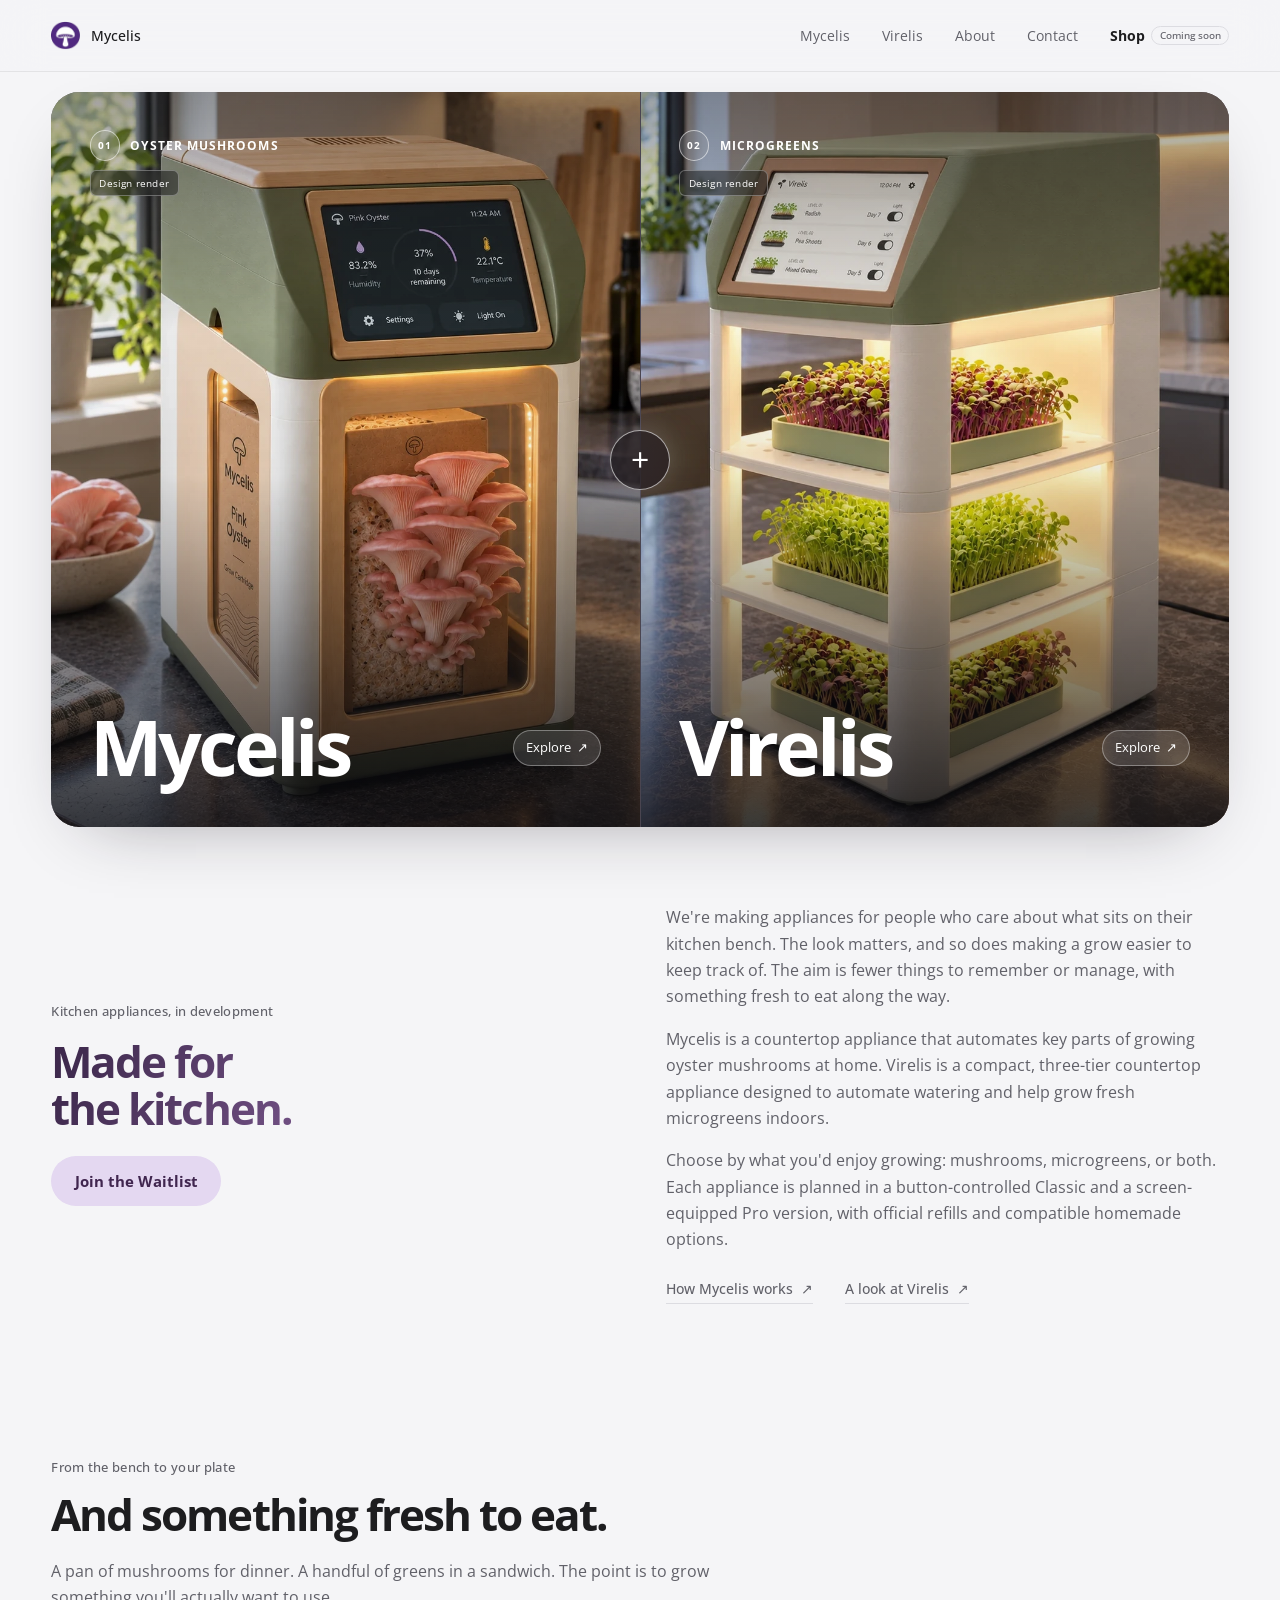
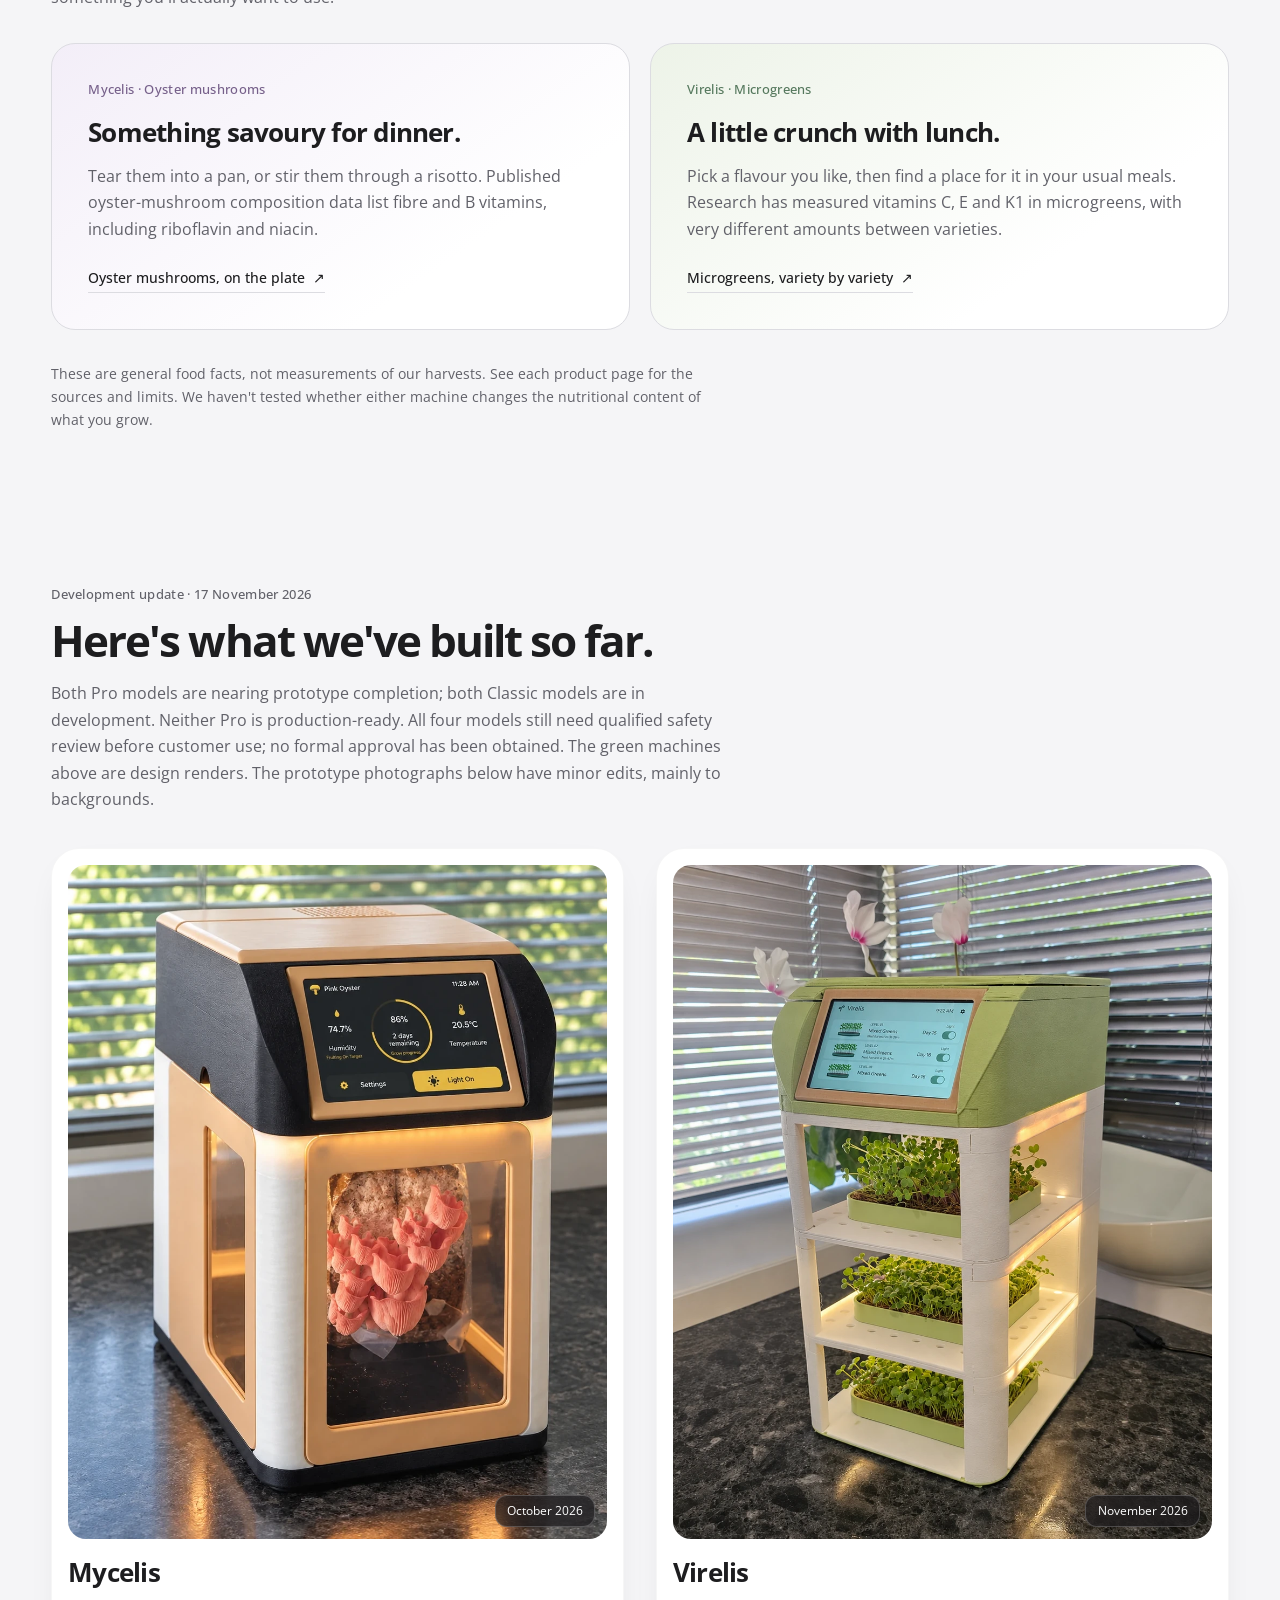
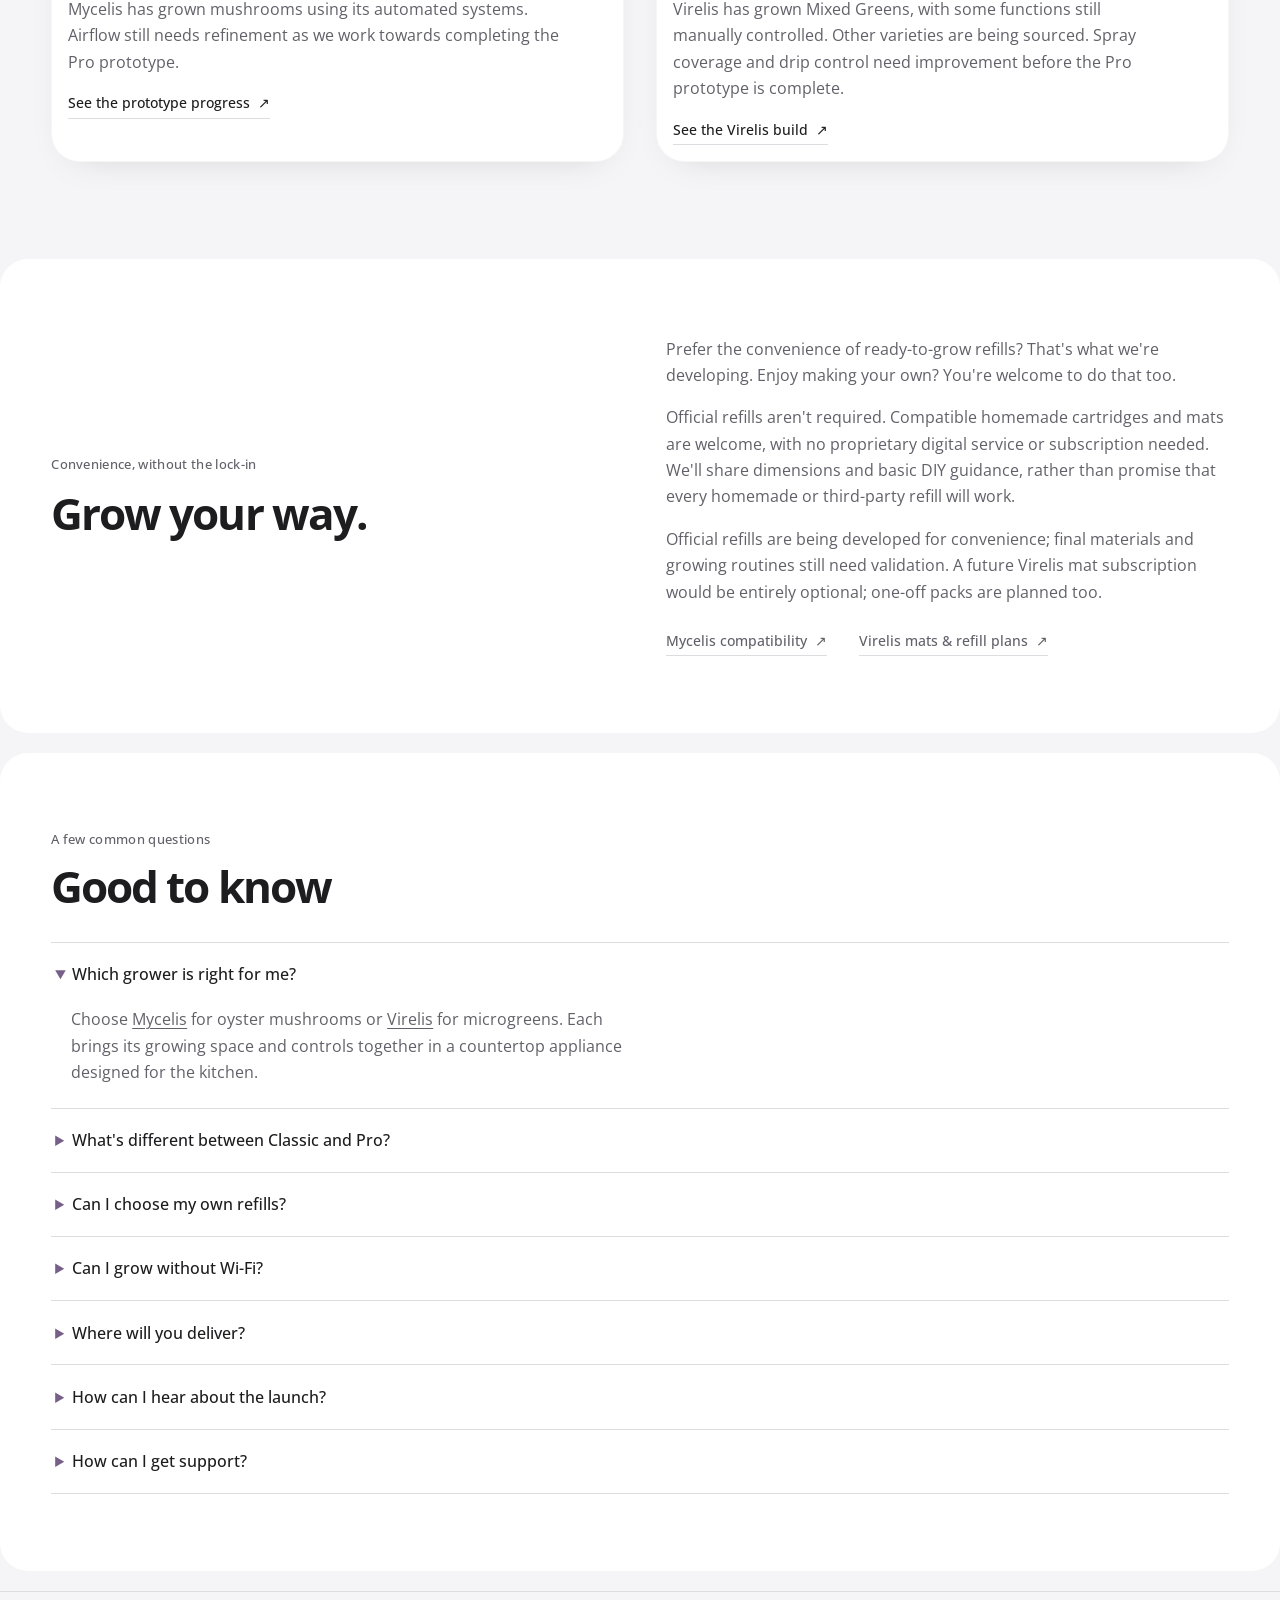
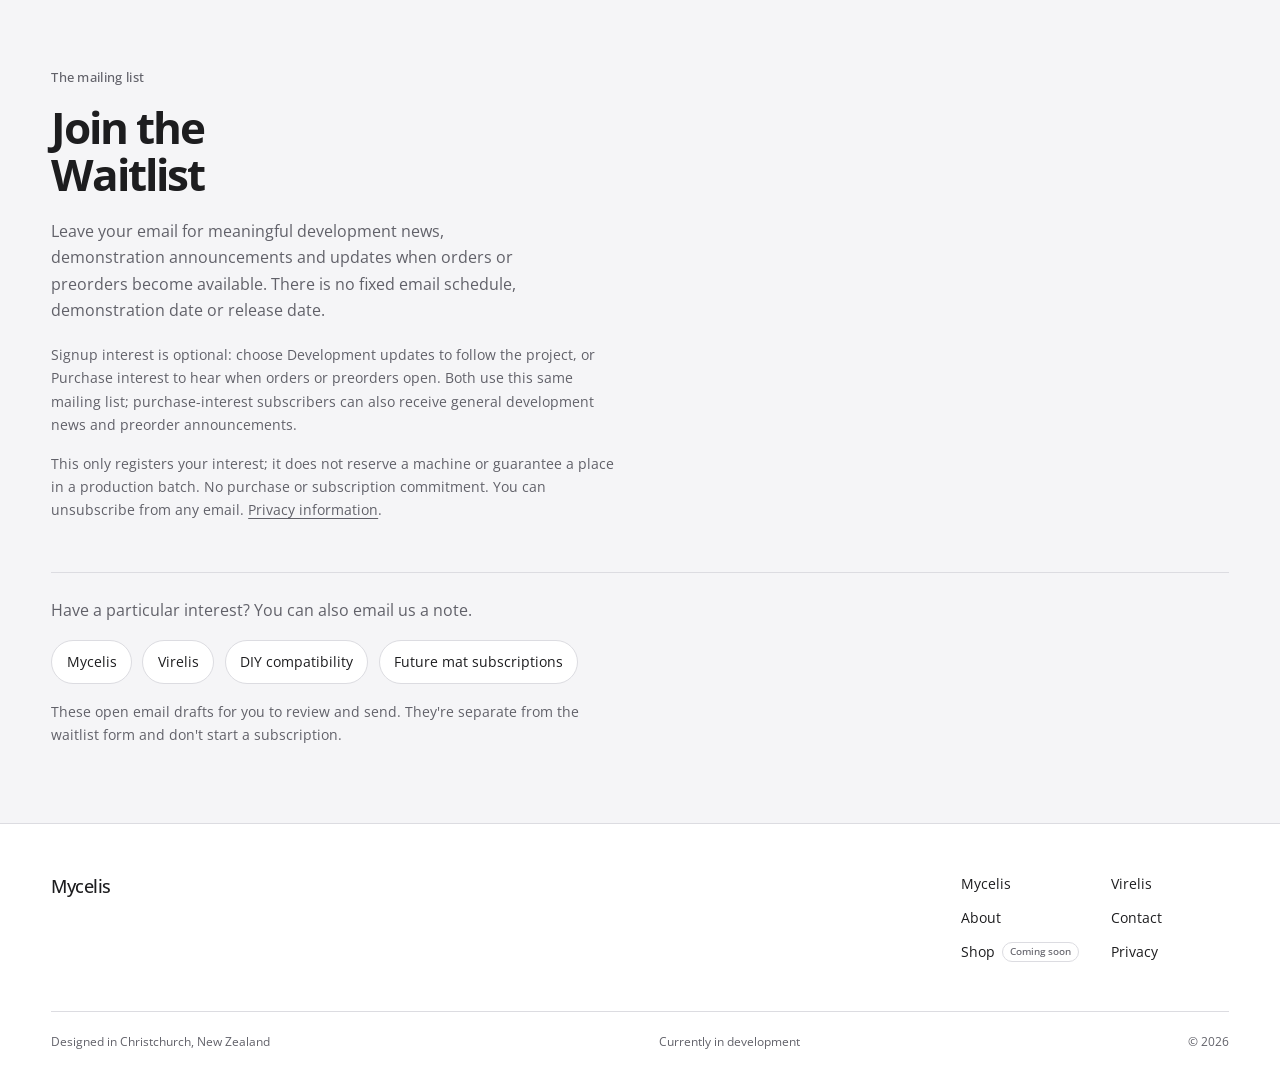
==== commit 1cf1d5df: "Tighten customer FAQs and About copy" ====
--- a/index.html
+++ b/index.html
@@ -137,19 +137,15 @@
       </section>
 
       <section class="faq-section" aria-labelledby="home-questions-title">
-        <div class="section-heading"><p class="section-index">A few common questions</p><h2 id="home-questions-title">Before you join the list</h2></div>
+        <div class="section-heading"><p class="section-index">A few common questions</p><h2 id="home-questions-title">Good to know</h2></div>
         <div class="faq-list">
-          <details open><summary>Can I buy one yet?</summary><div class="prose"><p>Neither machine is on sale yet. Indicative appliance pricing is in the protected preview; final prices and a release date haven't been announced. Joining the list is a way to hear about the work as it happens.</p></div></details>
-          <details><summary>Why an appliance rather than a normal growing kit?</summary><div class="prose"><p>The idea is to bring the growing space and controls together in something you'd like to keep on the kitchen bench. We're designing the automatic functions to reduce what you need to remember or manage. You'll still check the grow and water, harvest and clean between cycles. This isn't a promise of saved time or a better harvest than an ordinary kit.</p><p>Start with what you'd prefer to grow: Mycelis for oyster mushrooms, Virelis for microgreens. You don't need both.</p></div></details>
-          <details><summary>Will I be able to see a prototype?</summary><div class="prose"><p>Sunday market demonstrations are planned, but no event or date is confirmed. Demonstrations will be supervised. Customer loans and in-home trials won't begin until electrical safety has been assessed. For now you can register interest; we'll announce demonstration details when they're confirmed. You're welcome to <a href="contact.html">get in touch</a>.</p></div></details>
-          <details><summary>Will I need your refills or a subscription?</summary><div class="prose"><p>You can choose official refills or make compatible alternatives. No proprietary digital service, special consumable system or subscription is required. We'll provide compatibility information and basic DIY instructions and troubleshooting support, but DIY growing results and third-party fit aren't guaranteed. Refills and subscription services aren't on sale yet.</p></div></details>
-          <details><summary>What's different between Classic and Pro?</summary><div class="prose"><p>Both are intended to grow the same produce with minimal intervention. Classic combines the core automatic growing functions with tactile controls and manual lighting. Pro adds a touchscreen, automatic light scheduling and species-based harvest estimates—convenience, information and control, not a promise of better harvests. Mycelis Pro also uses room temperature in its estimates; Virelis Pro uses species alone. Accuracy is not yet validated.</p><p>Automatic water delivery is planned for both versions. Mycelis also controls humidity and fans; Virelis is sensorless. Neither heats or cools, needs an app or depends on the cloud for growing. Pro can optionally use Wi-Fi for date/time. Classic models are in development; Pro prototypes are nearing completion, not production-ready. <a href="mycelis.html#mycelis-models">Mycelis details</a> · <a href="virelis.html#virelis-models">Virelis details</a>.</p><p>A first-press 12-hours-on/12-hours-off Classic lighting cycle is only an experiment under consideration for Virelis and possibly Mycelis—not an included feature or a launch promise.</p></div></details>
-          <details><summary>Are care routines and safety checks finished?</summary><div class="prose"><p>Not yet. The mild-soap/water cleaning proposal, tubing care, Mycelis filter effectiveness and material suitability still need validation. Removable parts are intended for hand-washing, not dishwasher cleaning. There has been no qualified spore, allergy or mould-risk assessment.</p><p>We plan to have Mycelis Classic, Mycelis Pro, Virelis Classic and Virelis Pro reviewed by an appropriately qualified electrical/product-safety professional before customer use. No formal approval has been obtained. A professional inspection is not automatically formal product certification.</p><p>Customer loans and in-home trials won't begin until electrical safety has been assessed. Market demonstrations are planned to be supervised, but no event or date is confirmed. Registering interest does not book a demonstration, approve a trial or reserve a machine.</p></div></details>
-          <details><summary>How will future preorders work?</summary><div class="prose"><p>The intended preorder model is full payment upfront and refundable preorders. Preorders are not open. Before opening them, designs must be frozen, suppliers contacted, manufacturing capacity confirmed and consumable/component supply arranged. Required safety and compliance work remains a separate launch requirement.</p><p>Future preorder customers will receive important development and manufacturing updates about their orders. If significant delays occur, they can choose to keep waiting or cancel for a refund. Exact terms, delivery commitments and refund procedures still need to be finalised before payments open. This is a plan, not a current preorder offer.</p></div></details>
-          <details><summary>What is planned for the box?</summary><div class="prose"><p>A standard appliance purchase is planned to include the machine, appropriate accessories, its power adapter and instructions. The exact accessory list will be confirmed before orders open; a possible cleaning brush is not confirmed box contents.</p><p>Complimentary starter consumables belong to preorders, not standard purchases. Each preordered Mycelis earns one cartridge; each preordered Virelis earns nine seed mats. The price of the machine itself is not discounted.</p></div></details>
-          <details><summary>Where will you deliver?</summary><div class="prose"><p>Delivery is the intended main route, with nationwide New Zealand delivery planned and extra charges for rural addresses and North Island destinations. Shipping rates are not finalised and aren't included in displayed product prices. A free-delivery threshold is only being considered, not offered.</p><p>Direct purchases at regular Sunday market stalls may be possible later, but no event, stock or sales date is confirmed. Demonstrations are planned to be supervised. Retail and gift-store distribution are longer-term possibilities, not current arrangements.</p></div></details>
-          <details><summary>What warranty and support are planned?</summary><div class="prose"><p>An intended one-year warranty would sit alongside your Consumer Guarantees Act rights, which can apply beyond a written warranty period. Final warranty terms are not published yet. We'll troubleshoot first and consider replacement where appropriate, without limiting any repair or refund you're legally entitled to.</p><p>For failed grows, contact hello@mycelis.co.nz so we can investigate what happened, including how instructions were followed. A replacement or refund will depend on the circumstances and applicable rights—not a blanket exclusion or an automatic crop guarantee. Store credit or goodwill discounts would not replace a refund where one is legally required.</p><p>Replacement 3D-printed panels, lids and trays, as applicable, and filters for Mycelis Classic/Pro are planned. Stock, prices, fit and return arrangements still need confirmation. We intend to preserve DIY refill compatibility long-term, without promising that every third-party refill will fit. Email support has no guaranteed response timeframe.</p></div></details>
-          <details><summary>What still needs to be decided?</summary><div class="prose"><p>The remaining model specifications, prediction accuracy, compatibility requirements, care instructions and release timing still need validation. Final dimensions and clearances, operating temperature ranges, electricity use and noise measurements are not confirmed. Growth-duration predictions are estimates, not guaranteed harvest dates. Refill prices and subscriptions are preliminary plans, not live offers.</p></div></details>
+          <details open><summary>Which grower is right for me?</summary><div class="prose"><p>Choose <a href="mycelis.html">Mycelis</a> for oyster mushrooms or <a href="virelis.html">Virelis</a> for microgreens. Each brings its growing space and controls together in a countertop appliance designed for the kitchen.</p></div></details>
+          <details><summary>What's different between Classic and Pro?</summary><div class="prose"><p>Classic is designed around tactile buttons and manual lighting. Pro adds a touchscreen, automatic light scheduling and harvest estimates. Both versions are designed for automatic water delivery. Explore the <a href="mycelis.html#mycelis-models">Mycelis</a> and <a href="virelis.html#virelis-models">Virelis</a> model comparisons.</p></div></details>
+          <details><summary>Can I choose my own refills?</summary><div class="prose"><p>Yes. Choose the convenience of official refills or make compatible cartridges and seed mats yourself. No subscription is required. Fit information and basic DIY guidance will be available at launch.</p></div></details>
+          <details><summary>Can I grow without Wi-Fi?</summary><div class="prose"><p>Yes. Growing works without an app or cloud connection. Pro can optionally use Wi-Fi to set its date and time.</p></div></details>
+          <details><summary>Where will you deliver?</summary><div class="prose"><p>We plan to deliver across New Zealand. Shipping options and charges will be confirmed when orders open.</p></div></details>
+          <details><summary>How can I hear about the launch?</summary><div class="prose"><p>Mycelis and Virelis are in development. <a href="#waitlist">Join the waitlist</a> for product news and to hear when orders open. Signing up is free and does not place an order.</p></div></details>
+          <details><summary>How can I get support?</summary><div class="prose"><p>Email <a href="mailto:hello@mycelis.co.nz">hello@mycelis.co.nz</a> with your question. Warranty and care information will be published before sales begin. Your rights under the New Zealand Consumer Guarantees Act apply independently of any written warranty.</p></div></details>
         </div>
       </section>
 
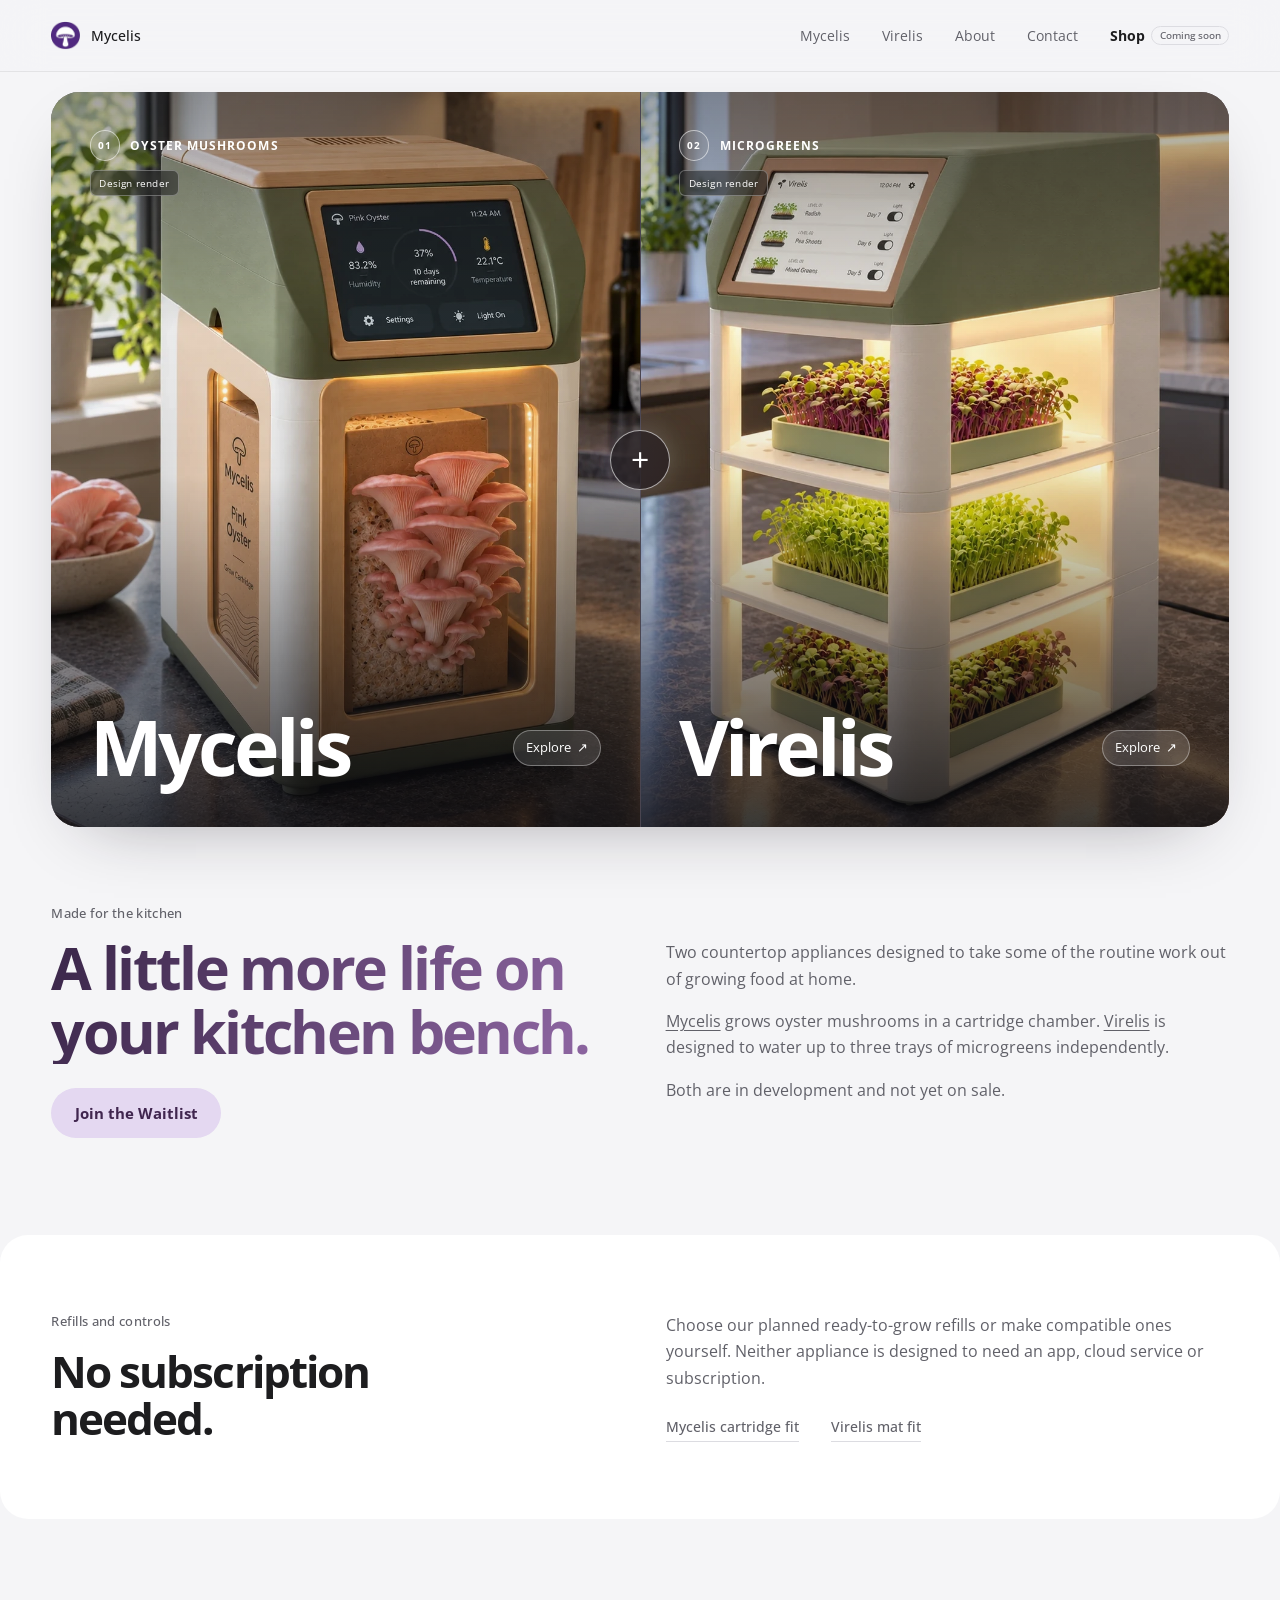
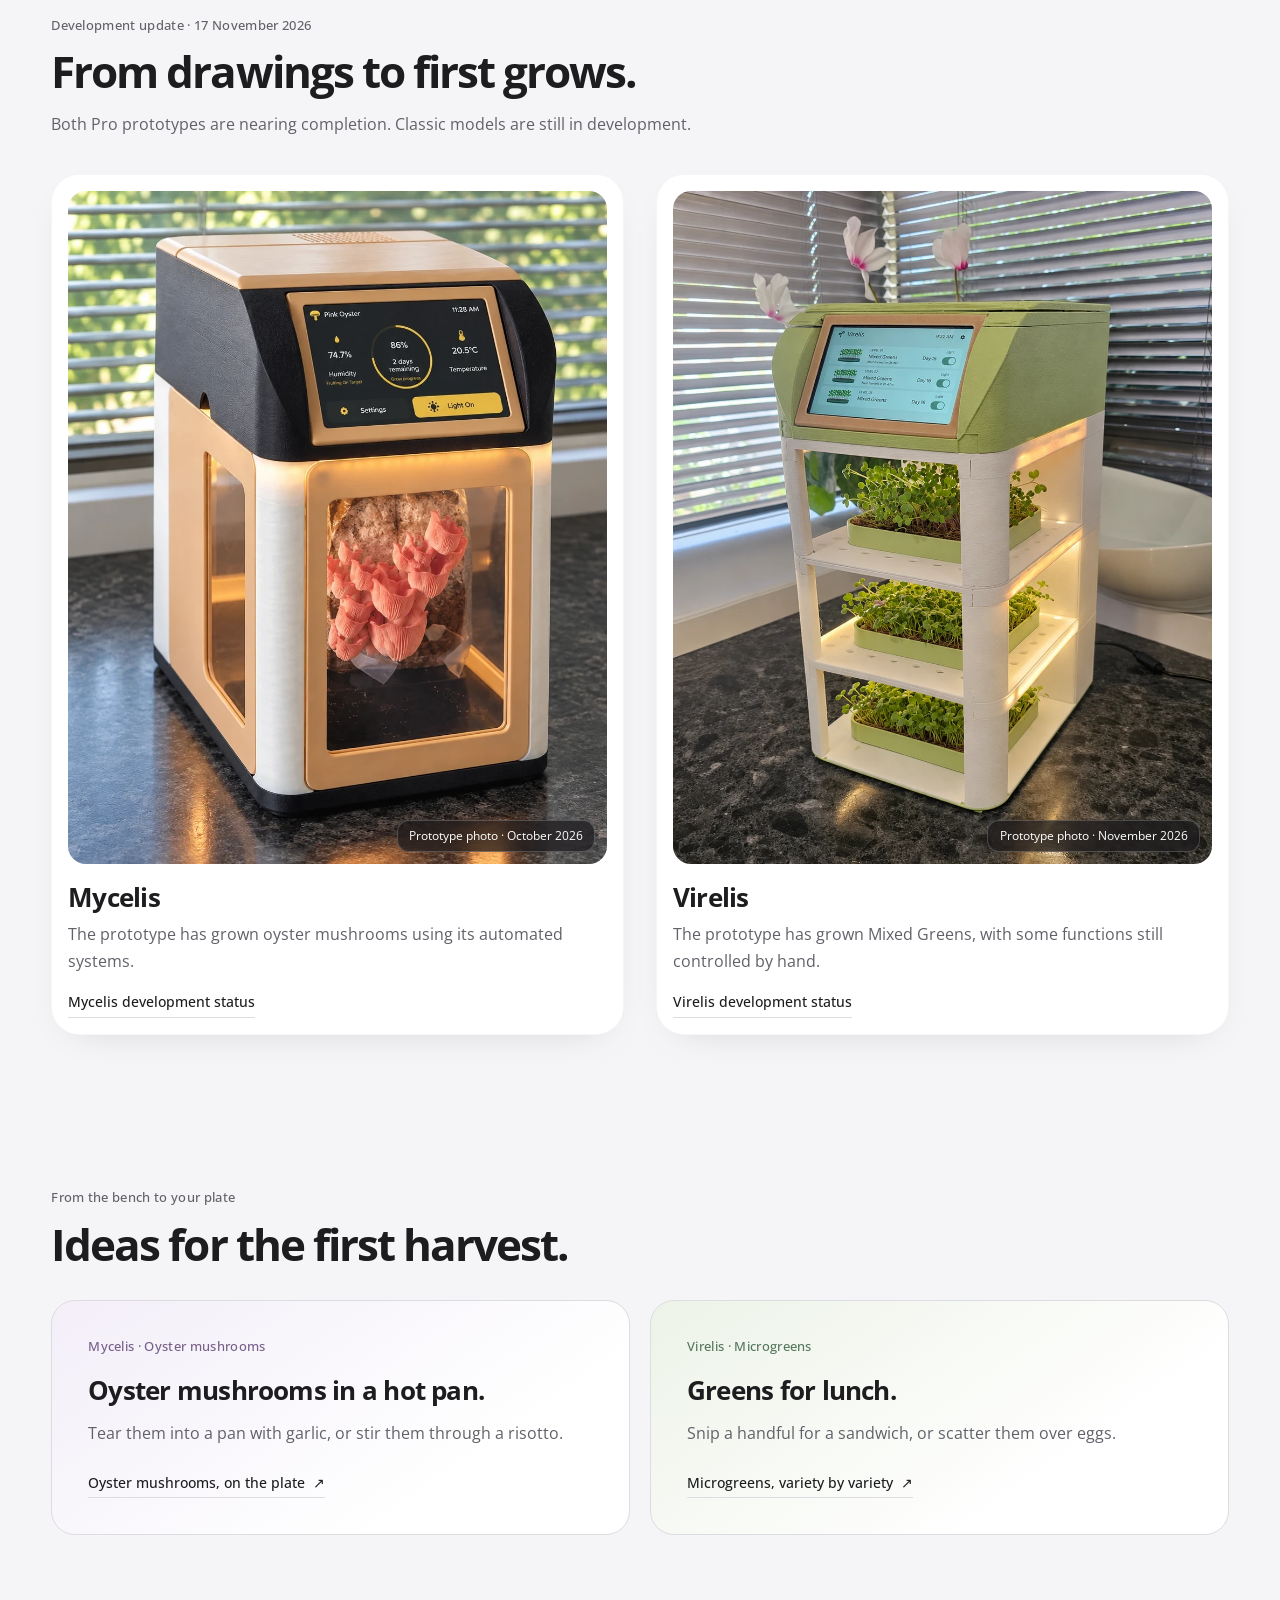
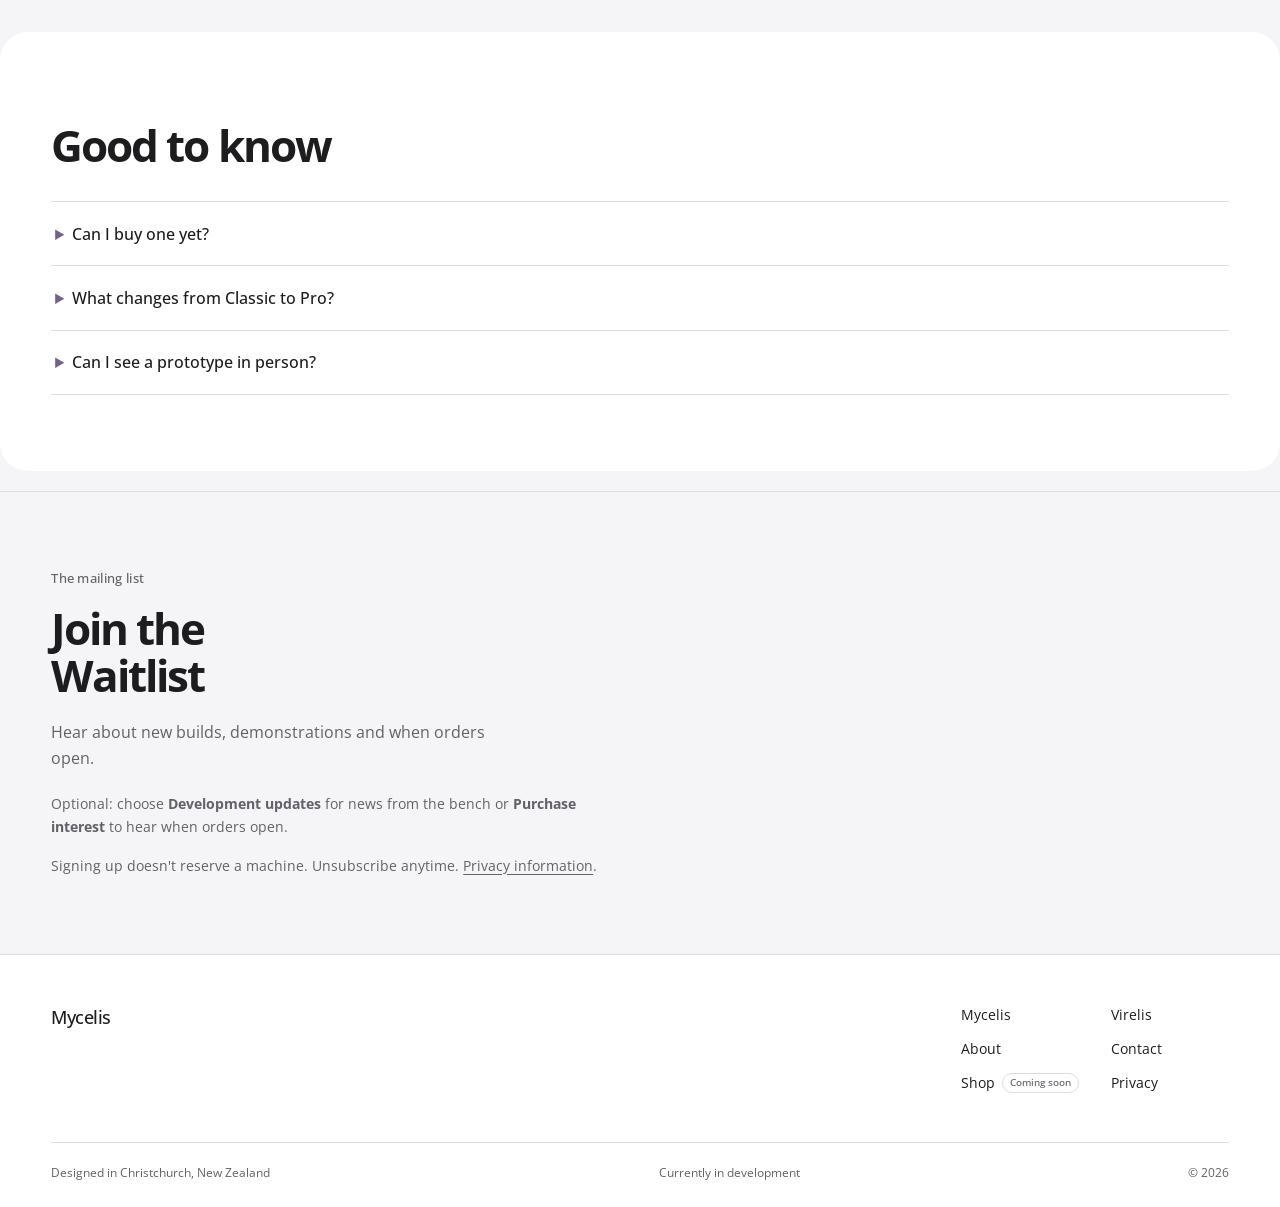
==== commit dee504c6: "Lead with the appliances and consolidate development notes" ====
--- a/index.html
+++ b/index.html
@@ -17,7 +17,7 @@
     <meta name="twitter:title" content="Mycelis | Kitchen appliances for mushrooms and microgreens">
     <meta name="twitter:description" content="Kitchen appliances by Mycelis, designed to make home growing simpler to manage. Choose oyster mushrooms with Mycelis or microgreens with Virelis. In development.">
     <meta name="twitter:image" content="https://mycelis.co.nz/assets/branding/og-preview.png">
-    <link rel="stylesheet" href="css/styles.css?v=20261117-mobile-nutrition">
+    <link rel="stylesheet" href="css/styles.css?v=20261120-editorial">
     <script src="js/main.js" defer></script>
   </head>
   <body class="page-home">
@@ -42,8 +42,7 @@
     </header>
 
     <main id="main">
-      <section class="duel-hero" aria-labelledby="home-title">
-        <h1 class="visually-hidden" id="home-title">Mycelis and Virelis home-growing appliances</h1>
+      <section class="duel-hero" aria-label="Explore the two growing appliances">
 
         <a class="duel-panel duel-panel--mycelis" href="mycelis.html" aria-label="Explore Mycelis, the oyster mushroom growing appliance" data-product-panel>
           <figure class="duel-visual">
@@ -52,7 +51,7 @@
           <div class="duel-copy">
             <p><span>01</span> Oyster mushrooms</p>
             <small class="duel-render-label">Design render</small>
-            <div><h2>Mycelis</h2><span class="duel-link"><span>Explore</span><i aria-hidden="true">↗</i></span></div>
+            <div><strong class="duel-name">Mycelis</strong><span class="duel-link"><span>Explore</span><i aria-hidden="true">↗</i></span></div>
           </div>
         </a>
 
@@ -65,87 +64,87 @@
           <div class="duel-copy">
             <p><span>02</span> Microgreens</p>
             <small class="duel-render-label">Design render</small>
-            <div><h2>Virelis</h2><span class="duel-link"><span>Explore</span><i aria-hidden="true">↗</i></span></div>
+            <div><strong class="duel-name">Virelis</strong><span class="duel-link"><span>Explore</span><i aria-hidden="true">↗</i></span></div>
           </div>
         </a>
       </section>
 
       <section class="content-split home-intro" aria-labelledby="intro-title">
-        <div class="home-intro-heading"><p class="section-index">Kitchen appliances, in development</p><h2 id="intro-title">Made for the kitchen.</h2><a class="solid-link solid-link--purple" href="#waitlist">Join the Waitlist</a></div>
+        <div class="home-intro-heading">
+          <p class="section-index">Made for the kitchen</p>
+          <h1 id="intro-title">A little more life on your kitchen bench.</h1>
+          <a class="solid-link solid-link--purple" href="#waitlist">Join the Waitlist</a>
+        </div>
         <div class="prose">
-          <p>We're making appliances for people who care about what sits on their kitchen bench. The look matters, and so does making a grow easier to keep track of. The aim is fewer things to remember or manage, with something fresh to eat along the way.</p>
-          <p>Mycelis is a countertop appliance that automates key parts of growing oyster mushrooms at home. Virelis is a compact, three-tier countertop appliance designed to automate watering and help grow fresh microgreens indoors.</p>
-          <p>Choose by what you'd enjoy growing: mushrooms, microgreens, or both. Each appliance is planned in a button-controlled Classic and a screen-equipped Pro version, with official refills and compatible homemade options.</p>
-          <div class="text-links"><a class="arrow-link" href="mycelis.html">How Mycelis works <span aria-hidden="true">↗</span></a><a class="arrow-link" href="virelis.html">A look at Virelis <span aria-hidden="true">↗</span></a></div>
+          <p>Two countertop appliances designed to take some of the routine work out of growing food at home.</p>
+          <p><a href="mycelis.html">Mycelis</a> grows oyster mushrooms in a cartridge chamber. <a href="virelis.html">Virelis</a> is designed to water up to three trays of microgreens independently.</p>
+          <p>Both are in development and not yet on sale.</p>
+        </div>
+      </section>
+
+      <section class="content-split grow-your-way" aria-labelledby="home-diy-title">
+        <div><p class="section-index">Refills and controls</p><h2 id="home-diy-title">No subscription needed.</h2></div>
+        <div class="prose">
+          <p>Choose our planned ready-to-grow refills or make compatible ones yourself. Neither appliance is designed to need an app, cloud service or subscription.</p>
+          <div class="text-links"><a class="arrow-link" href="mycelis.html#mycelis-compatibility">Mycelis cartridge fit</a><a class="arrow-link" href="virelis.html#virelis-compatibility">Virelis mat fit</a></div>
+        </div>
+      </section>
+
+      <section class="development-overview" aria-labelledby="prototype-title">
+        <div class="development-overview-heading">
+          <p class="section-index">Development update · 17 November 2026</p>
+          <h2 id="prototype-title">From drawings to first grows.</h2>
+          <p>Both Pro prototypes are nearing completion. Classic models are still in development.</p>
+        </div>
+        <div class="prototype-grid">
+          <article class="prototype-card">
+            <figure>
+              <img src="assets/mycelis/prototype-portrait.webp" alt="October 2026 Mycelis prototype growing pink oyster mushrooms, with its screen and chamber light on" width="1000" height="1250" loading="lazy">
+              <figcaption>Prototype photo · October 2026</figcaption>
+            </figure>
+            <h3>Mycelis</h3>
+            <p>The prototype has grown oyster mushrooms using its automated systems.</p>
+            <a class="arrow-link" href="mycelis.html#mycelis-prototype-title">Mycelis development status</a>
+          </article>
+          <article class="prototype-card">
+            <figure>
+              <img src="assets/virelis/prototype-growing-nov-2026.webp" alt="November 2026 Virelis prototype growing microgreens on three illuminated shelves, with a touchscreen" width="1000" height="1250" loading="lazy">
+              <figcaption>Prototype photo · November 2026</figcaption>
+            </figure>
+            <h3>Virelis</h3>
+            <p>The prototype has grown Mixed Greens, with some functions still controlled by hand.</p>
+            <a class="arrow-link" href="virelis.html#virelis-development-title">Virelis development status</a>
+          </article>
         </div>
       </section>
 
       <section class="food-overview" aria-labelledby="home-food-title">
         <div class="section-heading">
           <p class="section-index">From the bench to your plate</p>
-          <h2 id="home-food-title">And something fresh to eat.</h2>
-          <p>A pan of mushrooms for dinner. A handful of greens in a sandwich. The point is to grow something you'll actually want to use.</p>
-        </div>
+          <h2 id="home-food-title">Ideas for the first harvest.</h2>
+          </div>
         <div class="food-grid">
           <article class="food-card food-card--mycelis">
             <p class="product-name product-name--mycelis">Mycelis · Oyster mushrooms</p>
-            <h3>Something savoury for dinner.</h3>
-            <p>Tear them into a pan, or stir them through a risotto. Published oyster-mushroom composition data list fibre and B vitamins, including riboflavin and niacin.</p>
+            <h3>Oyster mushrooms in a hot pan.</h3>
+            <p>Tear them into a pan with garlic, or stir them through a risotto.</p>
             <a class="arrow-link" href="mycelis.html#mycelis-food">Oyster mushrooms, on the plate <span aria-hidden="true">↗</span></a>
           </article>
           <article class="food-card food-card--virelis">
             <p class="product-name product-name--virelis">Virelis · Microgreens</p>
-            <h3>A little crunch with lunch.</h3>
-            <p>Pick a flavour you like, then find a place for it in your usual meals. Research has measured vitamins C, E and K1 in microgreens, with very different amounts between varieties.</p>
+            <h3>Greens for lunch.</h3>
+            <p>Snip a handful for a sandwich, or scatter them over eggs.</p>
             <a class="arrow-link" href="virelis.html#virelis-food">Microgreens, variety by variety <span aria-hidden="true">↗</span></a>
-          </article>
-        </div>
-        <p class="evidence-note">These are general food facts, not measurements of our harvests. See each product page for the sources and limits. We haven't tested whether either machine changes the nutritional content of what you grow.</p>
-      </section>
-
-      <section class="development-overview" aria-labelledby="prototype-title">
-        <div class="development-overview-heading">
-          <p class="section-index">Development update · 17 November 2026</p>
-          <h2 id="prototype-title">Here's what we've built so far.</h2>
-          <p>Both Pro models are nearing prototype completion; both Classic models are in development. Neither Pro is production-ready. All four models still need qualified safety review before customer use; no formal approval has been obtained. The green machines above are design renders. The prototype photographs below have minor edits, mainly to backgrounds.</p>
-        </div>
-        <div class="prototype-grid">
-          <article class="prototype-card">
-            <figure>
-              <img src="assets/mycelis/prototype-portrait.webp" alt="October 2026 Mycelis prototype growing pink oyster mushrooms, with its screen and chamber light on" width="1000" height="1250" loading="lazy">
-              <figcaption>October 2026</figcaption>
-            </figure>
-            <h3>Mycelis</h3>
-            <p>Mycelis has grown mushrooms using its automated systems. Airflow still needs refinement as we work towards completing the Pro prototype.</p>
-            <a class="arrow-link" href="mycelis.html#mycelis-prototype-title">See the prototype progress <span aria-hidden="true">↗</span></a>
-          </article>
-          <article class="prototype-card">
-            <figure>
-              <img src="assets/virelis/prototype-growing-nov-2026.webp" alt="November 2026 Virelis prototype growing microgreens on three illuminated shelves, with a touchscreen" width="1000" height="1250" loading="lazy">
-              <figcaption>November 2026</figcaption>
-            </figure>
-            <h3>Virelis</h3>
-            <p>Virelis has grown Mixed Greens, with some functions still manually controlled. Other varieties are being sourced. Spray coverage and drip control need improvement before the Pro prototype is complete.</p>
-            <a class="arrow-link" href="virelis.html#virelis-development-title">See the Virelis build <span aria-hidden="true">↗</span></a>
           </article>
         </div>
       </section>
 
-      <section class="content-split grow-your-way" aria-labelledby="home-diy-title">
-        <div><p class="section-index">Convenience, without the lock-in</p><h2 id="home-diy-title">Grow your way.</h2></div>
-        <div class="prose"><p>Prefer the convenience of ready-to-grow refills? That's what we're developing. Enjoy making your own? You're welcome to do that too.</p><p>Official refills aren't required. Compatible homemade cartridges and mats are welcome, with no proprietary digital service or subscription needed. We'll share dimensions and basic DIY guidance, rather than promise that every homemade or third-party refill will work.</p><p>Official refills are being developed for convenience; final materials and growing routines still need validation. A future Virelis mat subscription would be entirely optional; one-off packs are planned too.</p><div class="text-links"><a class="arrow-link" href="mycelis.html#mycelis-compatibility">Mycelis compatibility <span aria-hidden="true">↗</span></a><a class="arrow-link" href="virelis.html#virelis-refills">Virelis mats &amp; refill plans <span aria-hidden="true">↗</span></a></div></div>
-      </section>
-
       <section class="faq-section" aria-labelledby="home-questions-title">
-        <div class="section-heading"><p class="section-index">A few common questions</p><h2 id="home-questions-title">Good to know</h2></div>
+        <div class="section-heading"><h2 id="home-questions-title">Good to know</h2></div>
         <div class="faq-list">
-          <details open><summary>Which grower is right for me?</summary><div class="prose"><p>Choose <a href="mycelis.html">Mycelis</a> for oyster mushrooms or <a href="virelis.html">Virelis</a> for microgreens. Each brings its growing space and controls together in a countertop appliance designed for the kitchen.</p></div></details>
-          <details><summary>What's different between Classic and Pro?</summary><div class="prose"><p>Classic is designed around tactile buttons and manual lighting. Pro adds a touchscreen, automatic light scheduling and harvest estimates. Both versions are designed for automatic water delivery. Explore the <a href="mycelis.html#mycelis-models">Mycelis</a> and <a href="virelis.html#virelis-models">Virelis</a> model comparisons.</p></div></details>
-          <details><summary>Can I choose my own refills?</summary><div class="prose"><p>Yes. Choose the convenience of official refills or make compatible cartridges and seed mats yourself. No subscription is required. Fit information and basic DIY guidance will be available at launch.</p></div></details>
-          <details><summary>Can I grow without Wi-Fi?</summary><div class="prose"><p>Yes. Growing works without an app or cloud connection. Pro can optionally use Wi-Fi to set its date and time.</p></div></details>
-          <details><summary>Where will you deliver?</summary><div class="prose"><p>We plan to deliver across New Zealand. Shipping options and charges will be confirmed when orders open.</p></div></details>
-          <details><summary>How can I hear about the launch?</summary><div class="prose"><p>Mycelis and Virelis are in development. <a href="#waitlist">Join the waitlist</a> for product news and to hear when orders open. Signing up is free and does not place an order.</p></div></details>
-          <details><summary>How can I get support?</summary><div class="prose"><p>Email <a href="mailto:hello@mycelis.co.nz">hello@mycelis.co.nz</a> with your question. Warranty and care information will be published before sales begin. Your rights under the New Zealand Consumer Guarantees Act apply independently of any written warranty.</p></div></details>
+          <details><summary>Can I buy one yet?</summary><div class="prose"><p>No. Both machines are in development, and orders and preorders are not open. The Shop button leads to a password-protected preview, not a live checkout.</p></div></details>
+          <details><summary>What changes from Classic to Pro?</summary><div class="prose"><p>Both are designed to handle routine growing tasks. Classic uses tactile controls. Pro adds a touchscreen, light scheduling and harvest estimates. Compare <a href="mycelis.html#mycelis-models">Mycelis models</a> and <a href="virelis.html#virelis-models">Virelis models</a>.</p></div></details>
+          <details><summary>Can I see a prototype in person?</summary><div class="prose"><p>We plan to show them at Sunday markets, but no event is confirmed. <a href="#waitlist">Join the waitlist</a> for announcements or see <a href="about.html#availability">what's planned</a>.</p></div></details>
         </div>
       </section>
 
@@ -154,11 +153,11 @@
           <div class="waitlist-heading">
           <p class="section-index">The mailing list</p>
           <h2 id="waitlist-title">Join the Waitlist</h2>
-          <p>Leave your email for meaningful development news, demonstration announcements and updates when orders or preorders become available. There is no fixed email schedule, demonstration date or release date.</p>
+          <p>Hear about new builds, demonstrations and when orders open.</p>
           </div>
           <div class="waitlist-notes">
-          <p class="signup-note" id="signup-preference-note">Signup interest is optional: choose Development updates to follow the project, or Purchase interest to hear when orders or preorders open. Both use this same mailing list; purchase-interest subscribers can also receive general development news and preorder announcements.</p>
-          <p class="signup-note">This only registers your interest; it does not reserve a machine or guarantee a place in a production batch. No purchase or subscription commitment. You can unsubscribe from any email. <a class="inline-link" href="privacy.html">Privacy information</a>.</p>
+          <p class="signup-note" id="signup-preference-note">Optional: choose <strong>Development updates</strong> for news from the bench or <strong>Purchase interest</strong> to hear when orders open.</p>
+          <p class="signup-note">Signing up doesn't reserve a machine. Unsubscribe anytime. <a class="inline-link" href="privacy.html">Privacy information</a>.</p>
           </div>
         </div>
         <div class="waitlist-form-slot">
@@ -167,7 +166,6 @@
             <noscript><p>JavaScript is required to load the signup form. You can also email <a href="mailto:hello@mycelis.co.nz">hello@mycelis.co.nz</a>.</p></noscript>
           </div>
         </div>
-        <div class="waitlist-interests"><p>Have a particular interest? You can also email us a note.</p><nav class="interest-links" aria-label="Email us about a specific interest"><a href="mailto:hello@mycelis.co.nz?subject=Mycelis%20development%20interest">Mycelis</a><a href="mailto:hello@mycelis.co.nz?subject=Virelis%20development%20interest">Virelis</a><a href="mailto:hello@mycelis.co.nz?subject=DIY%20consumable%20compatibility%20interest">DIY compatibility</a><a href="mailto:hello@mycelis.co.nz?subject=Future%20Virelis%20seed-mat%20subscription%20interest">Future mat subscriptions</a></nav><p class="signup-note">These open email drafts for you to review and send. They're separate from the waitlist form and don't start a subscription.</p></div>
       </section>
     </main>
 
--- a/css/styles.css
+++ b/css/styles.css
@@ -123,7 +123,7 @@
 .duel-copy > p { display: flex; align-items: center; gap: .65rem; color: white; font-size: .75rem; font-weight: 600; letter-spacing: .09em; text-transform: uppercase; }
 .duel-copy > p > span { display: inline-grid; width: 1.9rem; height: 1.9rem; place-items: center; border: 1px solid rgba(255,255,255,.55); border-radius: 50%; background: rgba(255,255,255,.08); backdrop-filter: blur(12px); font-size: .65rem; }
 .duel-copy > div { display: flex; align-items: center; justify-content: space-between; gap: .8rem; }
-.duel-copy h2 { color: white; font-size: clamp(2.5rem,6vw,5.25rem); font-weight: 650; letter-spacing: -.055em; }
+.duel-copy .duel-name { font-family: var(--display-font); line-height: 1.08; color: white; font-size: clamp(2.5rem,6vw,5.25rem); font-weight: 650; letter-spacing: -.055em; }
 .duel-link { display: inline-flex; min-height: 36px; align-items: center; justify-content: center; gap: .4rem; padding: .4rem .75rem; border: 1px solid rgba(255,255,255,.35); border-radius: 999px; background: rgba(255,255,255,.13); color: white; backdrop-filter: blur(16px); font-size: .8rem; white-space: nowrap; }
 .duel-link i { font-style: normal; }
 .duel-mark { position: absolute; z-index: 5; top: 50%; left: 50%; display: grid; width: 3.75rem; height: 3.75rem; place-items: center; border: 1px solid rgba(255,255,255,.6); border-radius: 50%; background: rgba(27,24,34,.45); color: white; box-shadow: -10px 0 32px rgba(190,157,233,.2), 10px 0 32px rgba(182,213,163,.18); backdrop-filter: blur(20px); font-size: 2rem; font-weight: 400; transform: translate(-50%,-50%); pointer-events: none; }
@@ -242,6 +242,10 @@
 .content-split .prose h2 { color: var(--text-primary); }
 .content-split .prose h2 + p { margin-top: 1.25rem; }
 .home-intro { background: transparent; }
+.home-intro h1 { margin-top: .8rem; }
+.about-hero--prototype figure { aspect-ratio: 4 / 5; max-width: 28rem; margin-inline: auto; }
+.about-hero--with-image.about-hero--prototype > figure img { aspect-ratio: 4 / 5; }
+.prototype-copy > .prose { margin-top: 1.25rem; }
 .home-intro-heading > .solid-link { margin-top: 1.5rem; }
 .waitlist-heading > p:not(.section-index) { max-width: 30rem; margin-top: 1.25rem; color: var(--text-secondary); }
 .waitlist-notes { margin-top: 1.25rem; color: var(--text-secondary); font-size: .875rem; }
@@ -374,7 +378,7 @@
 .preorder-details { margin-bottom: 1.25rem; padding: var(--section-space) var(--page-gutter); border-radius: 28px; background: var(--bg-paper); }
 
 @supports (background-clip: text) {
-  .home-intro h2, .mycelis-hero h1 { background: linear-gradient(115deg, #3e294d 5%, #8a639e 90%); background-clip: text; color: transparent; }
+  .home-intro h1, .mycelis-hero h1 { background: linear-gradient(115deg, #3e294d 5%, #8a639e 90%); background-clip: text; color: transparent; }
   .virelis-hero h1 { background: linear-gradient(115deg, #1c3d2a 5%, #6a8756 90%); background-clip: text; color: transparent; }
 }
 
@@ -436,7 +440,7 @@
   .duel-copy > p { font-size: .65rem; letter-spacing: .02em; }
   .duel-copy > p > span { display: none; }
   .duel-copy > div { gap: .35rem; }
-  .duel-copy h2 { font-size: clamp(1.45rem,7.4vw,2.2rem); }
+  .duel-copy .duel-name { font-size: clamp(1.45rem,7.4vw,2.2rem); }
   .duel-link { width: 1.8rem; min-width: 1.8rem; min-height: 1.8rem; padding: 0; font-size: .85rem; }
   .duel-link > span { display: none; }
   .duel-mark { width: 2.5rem; height: 2.5rem; font-size: 1.4rem; }
@@ -469,7 +473,7 @@
   .duel-copy { padding: .8rem .65rem; }
   .duel-copy > p { font-size: .65rem; letter-spacing: .02em; }
   .duel-copy > p > span { display: none; }
-  .duel-copy h2 { font-size: clamp(1.45rem, 7.4vw, 2.2rem); }
+  .duel-copy .duel-name { font-size: clamp(1.45rem, 7.4vw, 2.2rem); }
   .duel-render-label { top: 2.15rem; left: .65rem; padding: .2rem .4rem; font-size: .5625rem; }
   .content-split, .prototype-story, .virelis-development, .process-summary, .design-intent, .waitlist { gap: 1.5rem; }
   .mycelis-hero, .virelis-hero, .about-hero--with-image { gap: 1.5rem; margin-top: .75rem; padding-block: 1.75rem; border-radius: 20px; }
@@ -480,7 +484,7 @@
   .mycelis-hero h1, .virelis-hero h1, .about-hero h1 { max-width: none; margin-top: .85rem; font-size: clamp(2rem, 8.4vw, 2.5rem); }
   .virelis-hero-top > p:last-child { display: none; }
   .hero-lead { margin-top: 1rem; }
-  .hero-intro > .solid-link, .mycelis-hero-copy .solid-link { margin-top: 1.25rem; }
+  .hero-intro > .solid-link { margin-top: 1.25rem; }
   .hero-actions { margin-top: 1.25rem; gap: .5rem 1rem; }
   .mycelis-hero > figure img, .virelis-hero-media img { height: auto; aspect-ratio: 4 / 5; border-radius: 16px; }
   .about-hero--with-image > figure img { height: auto; aspect-ratio: 3 / 2; border-radius: 16px; }
@@ -555,5 +559,5 @@
 }
 
 @media (forced-colors: active) {
-  .home-intro h2, .mycelis-hero h1, .virelis-hero h1 { background: none; color: CanvasText; }
-}
+  .home-intro h1, .mycelis-hero h1, .virelis-hero h1 { background: none; color: CanvasText; }
+}
